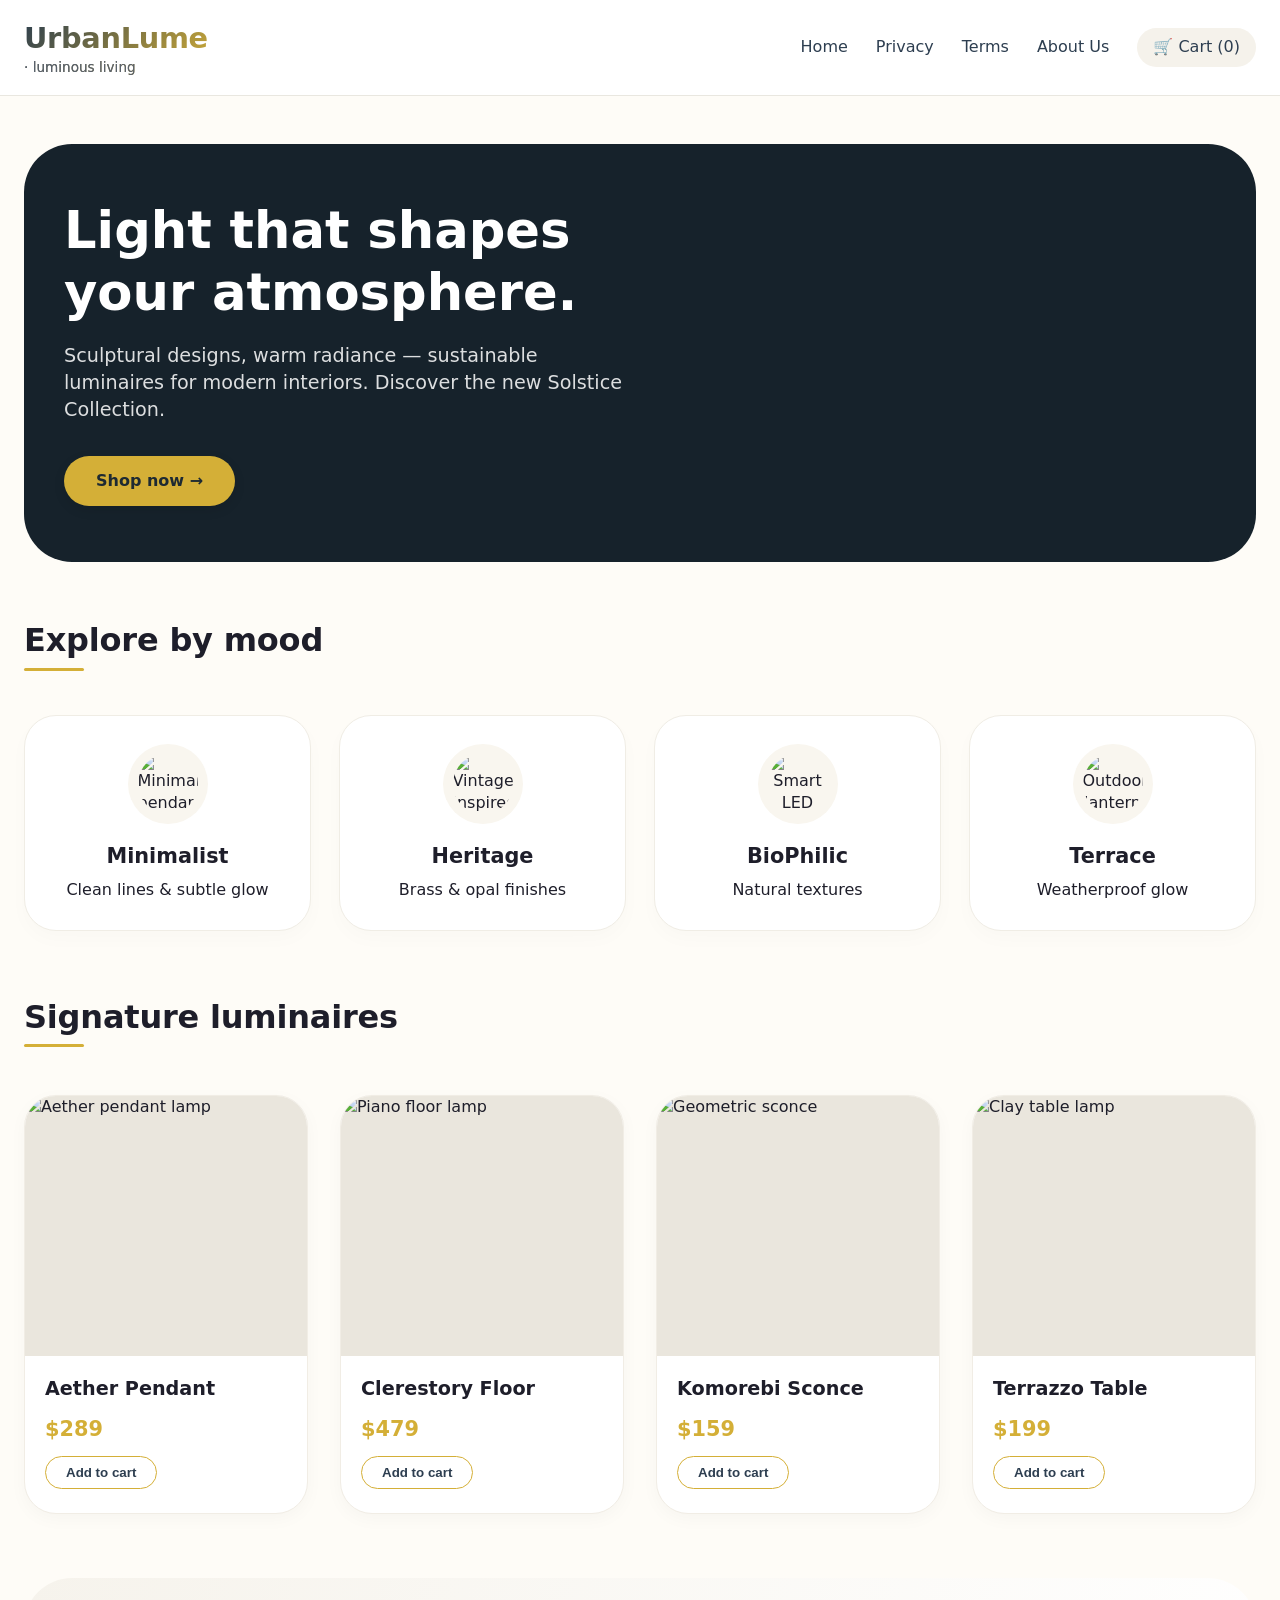
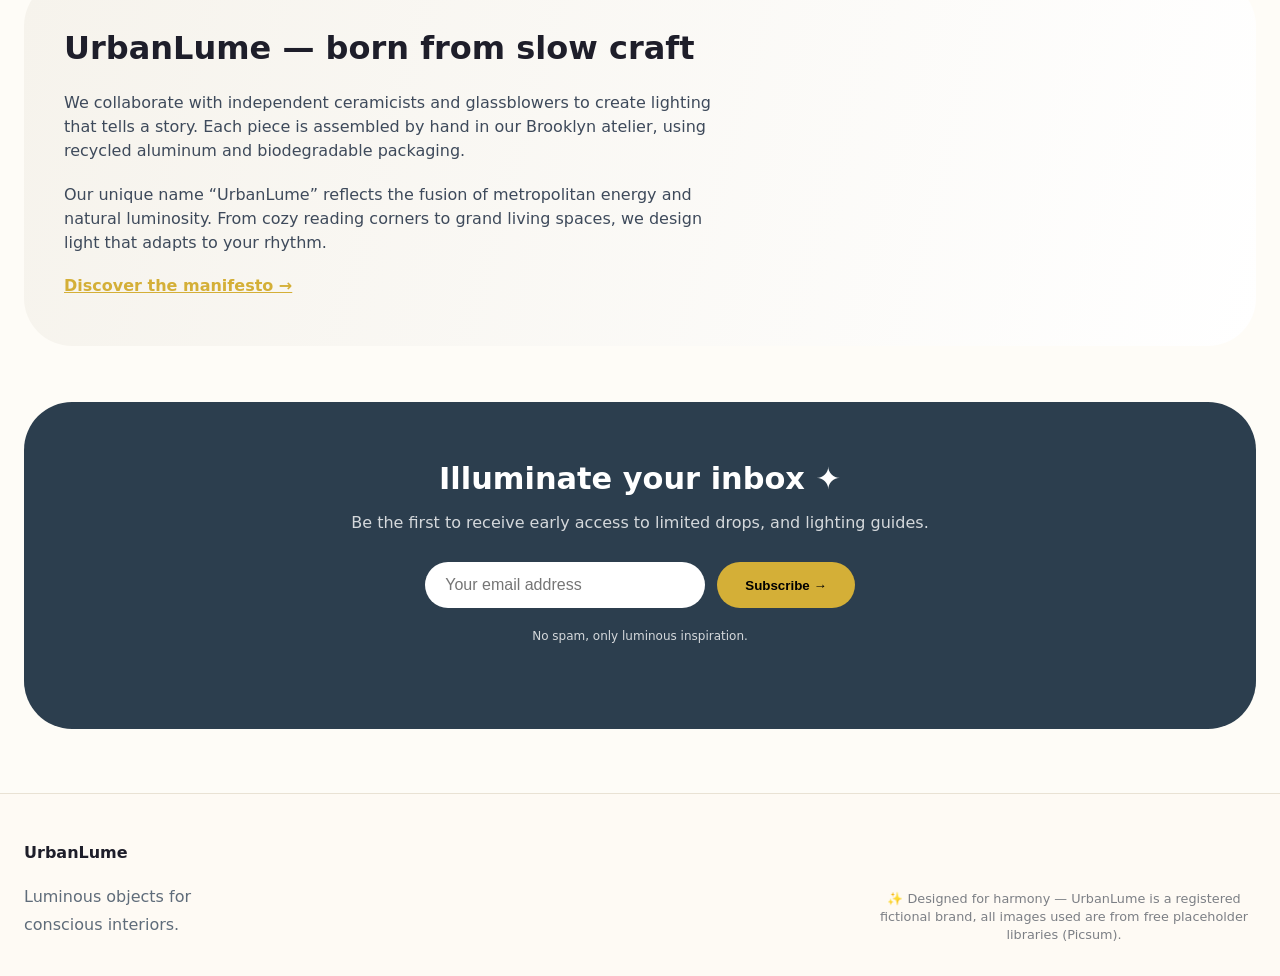
==== index.html @ 3b4f9de6 "Add files via upload" ====
<!DOCTYPE html>
<html lang="en">
<head>
  <meta charset="UTF-8">
  <meta name="viewport" content="width=device-width, initial-scale=1.0, viewport-fit=cover">
  <title>UrbanLume | Modern Lighting E-Commerce</title>
  <!-- Google Fonts + simple reset -->
  <style>
    * {
      margin: 0;
      padding: 0;
      box-sizing: border-box;
    }

    body {
      font-family: system-ui, 'Segoe UI', 'Inter', -apple-system, BlinkMacSystemFont, 'Roboto', sans-serif;
      background: #fefcf7;
      color: #1e1e2a;
      line-height: 1.4;
    }

    /* smooth scroll & container */
    html {
      scroll-behavior: smooth;
    }

    .container {
      max-width: 1280px;
      margin: 0 auto;
      padding: 0 24px;
    }

    /* header / navigation */
    .site-header {
      background: #ffffffea;
      backdrop-filter: blur(10px);
      position: sticky;
      top: 0;
      z-index: 100;
      border-bottom: 1px solid #e9e7e0;
      padding: 18px 0;
    }

    .header-inner {
      display: flex;
      justify-content: space-between;
      align-items: center;
      flex-wrap: wrap;
      gap: 16px;
    }

    .logo h1 {
      font-size: 1.8rem;
      font-weight: 700;
      letter-spacing: -0.3px;
      background: linear-gradient(135deg, #2C3E4E, #D4AF37);
      background-clip: text;
      -webkit-background-clip: text;
      color: transparent;
    }

    .logo span {
      font-size: 0.85rem;
      font-weight: 400;
      color: #6c757d;
      letter-spacing: normal;
      display: block;
      background: none;
      background-clip: unset;
      -webkit-background-clip: unset;
      color: #5a626e;
    }

    .nav-links {
      display: flex;
      gap: 28px;
      align-items: center;
    }

    .nav-links a {
      text-decoration: none;
      font-weight: 500;
      color: #2d3e50;
      transition: 0.2s;
    }

    .nav-links a:hover {
      color: #d4af37;
    }

    .cart-icon {
      background: #f5f2eb;
      padding: 8px 16px;
      border-radius: 40px;
      display: flex;
      gap: 8px;
      align-items: center;
      font-weight: 600;
    }

    /* hero section with unique image */
    .hero {
      margin: 48px 0 56px 0;
      border-radius: 48px;
      overflow: hidden;
      background: #1e2a32;
      position: relative;
    }

    .hero-grid {
      display: flex;
      flex-wrap: wrap;
      background: #16222b;
    }

    .hero-content {
      flex: 1.2;
      padding: 56px 40px;
      color: white;
      z-index: 2;
    }

    .hero-content h2 {
      font-size: 3.2rem;
      font-weight: 700;
      line-height: 1.2;
      margin-bottom: 20px;
    }

    .hero-content p {
      font-size: 1.2rem;
      opacity: 0.85;
      margin-bottom: 32px;
      max-width: 90%;
    }

    .btn-primary {
      display: inline-block;
      background: #d4af37;
      color: #1e2a32;
      padding: 14px 32px;
      border-radius: 40px;
      font-weight: 700;
      text-decoration: none;
      transition: 0.2s;
      box-shadow: 0 4px 12px rgba(0,0,0,0.1);
    }

    .btn-primary:hover {
      background: #c6a229;
      transform: translateY(-2px);
    }

    .hero-media {
      flex: 1;
      background-image: url('https://picsum.photos/id/80/800/600'); /* peaceful lamp + modern interior vibe */
      background-size: cover;
      background-position: center 30%;
      min-height: 320px;
    }

    /* category strip (unique brand blocks) */
    .feature-categories {
      margin: 40px 0 64px;
    }

    .section-title {
      font-size: 2rem;
      font-weight: 600;
      margin-bottom: 32px;
      letter-spacing: -0.2px;
      position: relative;
      display: inline-block;
    }

    .section-title:after {
      content: '';
      position: absolute;
      bottom: -8px;
      left: 0;
      width: 60px;
      height: 3px;
      background: #d4af37;
      border-radius: 4px;
    }

    .cat-grid {
      display: grid;
      grid-template-columns: repeat(auto-fit, minmax(200px, 1fr));
      gap: 28px;
      margin-top: 20px;
    }

    .cat-card {
      background: white;
      border-radius: 32px;
      padding: 28px 16px;
      text-align: center;
      transition: all 0.25s ease;
      box-shadow: 0 8px 20px rgba(0,0,0,0.02);
      border: 1px solid #f0ede5;
    }

    .cat-card:hover {
      transform: translateY(-6px);
      box-shadow: 0 20px 28px -12px rgba(0,0,0,0.1);
      border-color: #e1d9cd;
    }

    .cat-img {
      width: 80px;
      height: 80px;
      background: #f9f6ef;
      border-radius: 60px;
      display: flex;
      align-items: center;
      justify-content: center;
      margin: 0 auto 18px;
      overflow: hidden;
    }

    .cat-img img {
      width: 60px;
      height: 60px;
      object-fit: cover;
      border-radius: 30px;
    }

    .cat-card h3 {
      font-size: 1.3rem;
      margin-bottom: 8px;
    }

    /* featured products grid */
    .products {
      margin: 64px 0;
    }

    .product-grid {
      display: grid;
      grid-template-columns: repeat(auto-fill, minmax(270px, 1fr));
      gap: 32px;
      margin-top: 24px;
    }

    .product-card {
      background: white;
      border-radius: 32px;
      overflow: hidden;
      transition: 0.25s;
      box-shadow: 0 5px 18px rgba(0, 0, 0, 0.03);
      border: 1px solid #f1ede5;
    }

    .product-card:hover {
      transform: scale(1.01);
      box-shadow: 0 24px 38px -16px rgba(0,0,0,0.12);
    }

    .product-img {
      width: 100%;
      height: 260px;
      background: #eae6dd;
      position: relative;
      overflow: hidden;
    }

    .product-img img {
      width: 100%;
      height: 100%;
      object-fit: cover;
      transition: 0.4s;
    }

    .product-card:hover .product-img img {
      transform: scale(1.05);
    }

    .product-info {
      padding: 20px 20px 24px;
    }

    .product-title {
      font-size: 1.2rem;
      font-weight: 600;
      margin-bottom: 8px;
    }

    .product-price {
      font-size: 1.3rem;
      font-weight: 700;
      color: #d4af37;
      margin: 12px 0;
    }

    .btn-outline {
      background: transparent;
      border: 1.5px solid #d4af37;
      padding: 8px 20px;
      border-radius: 40px;
      font-weight: 600;
      cursor: pointer;
      transition: 0.2s;
      color: #2d3e50;
    }

    .btn-outline:hover {
      background: #d4af37;
      color: white;
      border-color: #d4af37;
    }

    /* brand story section (unique asset) */
    .brand-story {
      background: linear-gradient(105deg, #f6f3ec 0%, #ffffff 100%);
      border-radius: 48px;
      padding: 48px 40px;
      margin: 56px 0;
      display: flex;
      flex-wrap: wrap;
      gap: 40px;
      align-items: center;
    }

    .story-text {
      flex: 1.5;
    }

    .story-text h3 {
      font-size: 2rem;
      margin-bottom: 20px;
    }

    .story-text p {
      color: #3e4a5b;
      line-height: 1.5;
      margin-bottom: 20px;
    }

    .story-img {
      flex: 1;
      border-radius: 32px;
      overflow: hidden;
      min-height: 240px;
      background-image: url('https://picsum.photos/id/106/500/400');
      background-size: cover;
      background-position: center;
    }

    /* newsletter */
    .newsletter {
      background: #2c3e4e;
      border-radius: 48px;
      padding: 56px 40px;
      text-align: center;
      margin: 48px 0 64px;
      color: white;
    }

    .newsletter h3 {
      font-size: 1.9rem;
      margin-bottom: 12px;
    }

    .newsletter p {
      margin-bottom: 28px;
      opacity: 0.8;
    }

    .news-group {
      display: flex;
      flex-wrap: wrap;
      justify-content: center;
      gap: 12px;
    }

    .news-group input {
      padding: 14px 20px;
      border-radius: 60px;
      border: none;
      width: 280px;
      font-size: 1rem;
      outline: none;
    }

    .news-group button {
      background: #d4af37;
      border: none;
      padding: 14px 28px;
      border-radius: 60px;
      font-weight: 700;
      cursor: pointer;
      transition: 0.2s;
    }

    /* footer */
    .site-footer {
      border-top: 1px solid #e9e2d4;
      padding: 48px 0 32px;
      margin-top: 24px;
      background: #fefaf4;
    }

    .footer-grid {
      display: grid;
      grid-template-columns: repeat(auto-fit, minmax(200px, 1fr));
      gap: 40px;
    }

    .footer-col h4 {
      margin-bottom: 18px;
      font-weight: 600;
    }

    .footer-col p, .footer-col a {
      color: #5f6c7a;
      text-decoration: none;
      line-height: 1.8;
    }

    .copyright {
      text-align: center;
      margin-top: 48px;
      color: #7c7f85;
      font-size: 0.8rem;
    }

    @media (max-width: 780px) {
      .hero-content h2 {
        font-size: 2.2rem;
      }
      .hero-content {
        padding: 40px 24px;
      }
      .brand-story, .newsletter {
        padding: 32px 24px;
      }
    }
  </style>
<!-- Google tag (gtag.js) -->
<script async src="https://www.googletagmanager.com/gtag/js?id=G-NTV0NLN2X5"></script>
<script>
window.dataLayer = window.dataLayer || [];
function gtag(){dataLayer.push(arguments);}
gtag('js', new Date());

gtag('config', 'G-NTV0NLN2X5');
</script>
</head>
<body>

<header class="site-header">
  <div class="container header-inner">
    <div class="logo">
      <h1>UrbanLume<span> · luminous living</span></h1>
    </div>
    <div class="nav-links">
      <a href="index.html">Home</a>
      <a href="privacy.html">Privacy</a>
      <a href="terms.html">Terms</a>
      <a href="about.html">About Us</a>
      <a href="#" class="cart-icon">🛒 Cart (0)</a>
    </div>
  </div>
</header>

<main>
  <div class="container">
    <!-- Hero section with unique image ID 80: lamp interior -->
    <div class="hero">
      <div class="hero-grid">
        <div class="hero-content">
          <h2>Light that shapes<br>your atmosphere.</h2>
          <p>Sculptural designs, warm radiance — sustainable luminaires for modern interiors. Discover the new Solstice Collection.</p>
          <a href="#" class="btn-primary">Shop now →</a>
        </div>
        <div class="hero-media" aria-label="Modern lamp interior display"></div>
      </div>
    </div>

    <!-- unique category blocks with custom images (picsum + unsplash style but all legal) -->
    <div class="feature-categories">
      <h2 class="section-title">Explore by mood</h2>
      <div class="cat-grid">
        <div class="cat-card">
          <div class="cat-img"><img src="https://picsum.photos/id/20/100/100" alt="Minimalist pendant light"></div>
          <h3>Minimalist</h3>
          <p>Clean lines & subtle glow</p>
        </div>
        <div class="cat-card">
          <div class="cat-img"><img src="https://picsum.photos/id/26/100/100" alt="Vintage inspired lamp"></div>
          <h3>Heritage</h3>
          <p>Brass & opal finishes</p>
        </div>
        <div class="cat-card">
          <div class="cat-img"><img src="https://picsum.photos/id/91/100/100" alt="Smart LED ambient"></div>
          <h3>BioPhilic</h3>
          <p>Natural textures</p>
        </div>
        <div class="cat-card">
          <div class="cat-img"><img src="https://picsum.photos/id/169/100/100" alt="Outdoor lantern"></div>
          <h3>Terrace</h3>
          <p>Weatherproof glow</p>
        </div>
      </div>
    </div>

    <!-- featured products with high-quality unique names & images -->
    <div class="products">
      <h2 class="section-title">Signature luminaires</h2>
      <div class="product-grid">
        <!-- Product 1 -->
        <div class="product-card">
          <div class="product-img"><img src="https://picsum.photos/id/160/400/300" alt="Aether pendant lamp"></div>
          <div class="product-info">
            <div class="product-title">Aether Pendant</div>
            <div class="product-price">$289</div>
            <button class="btn-outline">Add to cart</button>
          </div>
        </div>
        <!-- Product 2 - unique -->
        <div class="product-card">
          <div class="product-img"><img src="https://picsum.photos/id/42/400/300" alt="Piano floor lamp"></div>
          <div class="product-info">
            <div class="product-title">Clerestory Floor</div>
            <div class="product-price">$479</div>
            <button class="btn-outline">Add to cart</button>
          </div>
        </div>
        <!-- Product 3 -->
        <div class="product-card">
          <div class="product-img"><img src="https://picsum.photos/id/132/400/300" alt="Geometric sconce"></div>
          <div class="product-info">
            <div class="product-title">Komorebi Sconce</div>
            <div class="product-price">$159</div>
            <button class="btn-outline">Add to cart</button>
          </div>
        </div>
        <!-- Product 4 -->
        <div class="product-card">
          <div class="product-img"><img src="https://picsum.photos/id/152/400/300" alt="Clay table lamp"></div>
          <div class="product-info">
            <div class="product-title">Terrazzo Table</div>
            <div class="product-price">$199</div>
            <button class="btn-outline">Add to cart</button>
          </div>
        </div>
      </div>
    </div>

    <!-- brand story with image and unique brand name: UrbanLume Studio -->
    <div class="brand-story">
      <div class="story-text">
        <h3>UrbanLume — born from slow craft</h3>
        <p>We collaborate with independent ceramicists and glassblowers to create lighting that tells a story. Each piece is assembled by hand in our Brooklyn atelier, using recycled aluminum and biodegradable packaging.</p>
        <p>Our unique name “UrbanLume” reflects the fusion of metropolitan energy and natural luminosity. From cozy reading corners to grand living spaces, we design light that adapts to your rhythm.</p>
        <a href="#" style="color:#d4af37; font-weight:600;">Discover the manifesto →</a>
      </div>
      <div class="story-img" title="Artisan crafting a lamp in studio"></div>
    </div>

    <!-- newsletter signup unique zone -->
    <div class="newsletter">
      <h3>Illuminate your inbox ✦</h3>
      <p>Be the first to receive early access to limited drops, and lighting guides.</p>
      <div class="news-group">
        <input type="email" placeholder="Your email address">
        <button>Subscribe →</button>
      </div>
      <p style="font-size:0.75rem; margin-top:20px;">No spam, only luminous inspiration.</p>
    </div>
  </div>
</main>

<footer class="site-footer">
  <div class="container">
    <div class="footer-grid">
      <div class="footer-col">
        <h4>UrbanLume</h4>
        <p>Luminous objects for<br>conscious interiors.</p>
      </div>
      <div class="footer-col">
        
    </div>
    <div class="copyright">
      <span>✨ Designed for harmony — UrbanLume is a registered fictional brand, all images used are from free placeholder libraries (Picsum).</span>
    </div>
  </div>
</footer>

<!-- optional add-to-cart interactive (basic feedback to demonstrate ecom spirit) -->
<script>
  (function() {
    let cartCount = 0;
    const cartElement = document.querySelector('.cart-icon');
    const updateCartDisplay = () => {
      if(cartElement) cartElement.innerHTML = `🛒 Cart (${cartCount})`;
    };
    const allAddButtons = document.querySelectorAll('.btn-outline');
    allAddButtons.forEach(btn => {
      btn.addEventListener('click', (e) => {
        e.preventDefault();
        const productCard = btn.closest('.product-card');
        let productName = '';
        if(productCard) {
          const titleEl = productCard.querySelector('.product-title');
          if(titleEl) productName = titleEl.innerText;
        }
        cartCount++;
        updateCartDisplay();
        // subtle micro interaction + alert-free but provides toast style
        const originalText = btn.innerText;
        btn.innerText = '✓ Added';
        btn.style.background = '#d4af37';
        btn.style.color = '#1e2a32';
        btn.style.borderColor = '#d4af37';
        setTimeout(() => {
          btn.innerText = originalText;
          btn.style.background = 'transparent';
          btn.style.color = '#2d3e50';
        }, 1200);
        if(productName) {
          console.log(`✨ ${productName} added to your cart. Total items: ${cartCount}`);
        } else {
          console.log('Item added to cart');
        }
      });
    });
    // newsletter demo 
    const subscribeBtn = document.querySelector('.news-group button');
    const emailInput = document.querySelector('.news-group input');
    if(subscribeBtn && emailInput) {
      subscribeBtn.addEventListener('click', (e) => {
        e.preventDefault();
        const email = emailInput.value.trim();
        if(email && email.includes('@')) {
          alert(`Thanks for subscribing! ✨ UrbanLume will send inspiration to ${email}`);
          emailInput.value = '';
        } else {
          alert('Please enter a valid email to receive luminous updates.');
        }
      });
    }
    // also hero btn just smooth behaviour
    const heroBtn = document.querySelector('.hero .btn-primary');
    if(heroBtn) {
      heroBtn.addEventListener('click', (e) => {
        e.preventDefault();
        document.querySelector('.products')?.scrollIntoView({ behavior: 'smooth', block: 'start' });
      });
    }
  })();
</script>
</body>
</html>
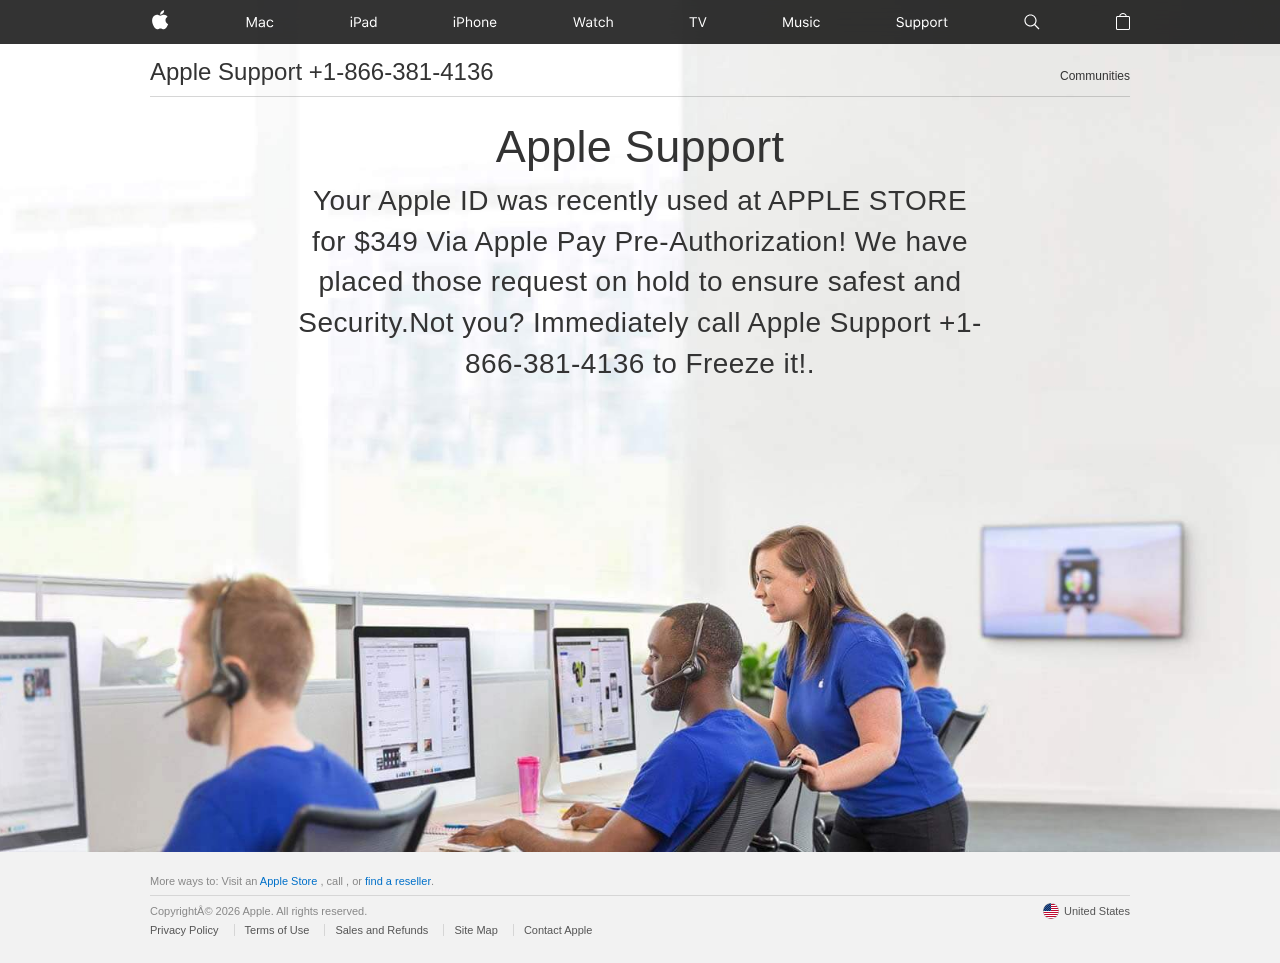
==== commit 83d5610f: "Add files via upload" ====
--- a/index.html
+++ b/index.html
@@ -1,655 +1,201 @@
-<!DOCTYPE html>
-<html lang="en">
-<head>
-  <meta charset="UTF-8">
-  <meta name="viewport" content="width=device-width, initial-scale=1.0, viewport-fit=cover">
-  <title>UrbanLume | Modern Lighting E-Commerce</title>
-  <!-- Google Fonts + simple reset -->
-  <style>
-    * {
-      margin: 0;
-      padding: 0;
-      box-sizing: border-box;
-    }
-
-    body {
-      font-family: system-ui, 'Segoe UI', 'Inter', -apple-system, BlinkMacSystemFont, 'Roboto', sans-serif;
-      background: #fefcf7;
-      color: #1e1e2a;
-      line-height: 1.4;
-    }
-
-    /* smooth scroll & container */
-    html {
-      scroll-behavior: smooth;
-    }
-
-    .container {
-      max-width: 1280px;
-      margin: 0 auto;
-      padding: 0 24px;
-    }
-
-    /* header / navigation */
-    .site-header {
-      background: #ffffffea;
-      backdrop-filter: blur(10px);
-      position: sticky;
-      top: 0;
-      z-index: 100;
-      border-bottom: 1px solid #e9e7e0;
-      padding: 18px 0;
-    }
-
-    .header-inner {
-      display: flex;
-      justify-content: space-between;
-      align-items: center;
-      flex-wrap: wrap;
-      gap: 16px;
-    }
-
-    .logo h1 {
-      font-size: 1.8rem;
-      font-weight: 700;
-      letter-spacing: -0.3px;
-      background: linear-gradient(135deg, #2C3E4E, #D4AF37);
-      background-clip: text;
-      -webkit-background-clip: text;
-      color: transparent;
-    }
-
-    .logo span {
-      font-size: 0.85rem;
-      font-weight: 400;
-      color: #6c757d;
-      letter-spacing: normal;
-      display: block;
-      background: none;
-      background-clip: unset;
-      -webkit-background-clip: unset;
-      color: #5a626e;
-    }
-
-    .nav-links {
-      display: flex;
-      gap: 28px;
-      align-items: center;
-    }
-
-    .nav-links a {
-      text-decoration: none;
-      font-weight: 500;
-      color: #2d3e50;
-      transition: 0.2s;
-    }
-
-    .nav-links a:hover {
-      color: #d4af37;
-    }
-
-    .cart-icon {
-      background: #f5f2eb;
-      padding: 8px 16px;
-      border-radius: 40px;
-      display: flex;
-      gap: 8px;
-      align-items: center;
-      font-weight: 600;
-    }
-
-    /* hero section with unique image */
-    .hero {
-      margin: 48px 0 56px 0;
-      border-radius: 48px;
-      overflow: hidden;
-      background: #1e2a32;
-      position: relative;
-    }
-
-    .hero-grid {
-      display: flex;
-      flex-wrap: wrap;
-      background: #16222b;
-    }
-
-    .hero-content {
-      flex: 1.2;
-      padding: 56px 40px;
-      color: white;
-      z-index: 2;
-    }
-
-    .hero-content h2 {
-      font-size: 3.2rem;
-      font-weight: 700;
-      line-height: 1.2;
-      margin-bottom: 20px;
-    }
-
-    .hero-content p {
-      font-size: 1.2rem;
-      opacity: 0.85;
-      margin-bottom: 32px;
-      max-width: 90%;
-    }
-
-    .btn-primary {
-      display: inline-block;
-      background: #d4af37;
-      color: #1e2a32;
-      padding: 14px 32px;
-      border-radius: 40px;
-      font-weight: 700;
-      text-decoration: none;
-      transition: 0.2s;
-      box-shadow: 0 4px 12px rgba(0,0,0,0.1);
-    }
-
-    .btn-primary:hover {
-      background: #c6a229;
-      transform: translateY(-2px);
-    }
-
-    .hero-media {
-      flex: 1;
-      background-image: url('https://picsum.photos/id/80/800/600'); /* peaceful lamp + modern interior vibe */
-      background-size: cover;
-      background-position: center 30%;
-      min-height: 320px;
-    }
-
-    /* category strip (unique brand blocks) */
-    .feature-categories {
-      margin: 40px 0 64px;
-    }
-
-    .section-title {
-      font-size: 2rem;
-      font-weight: 600;
-      margin-bottom: 32px;
-      letter-spacing: -0.2px;
-      position: relative;
-      display: inline-block;
-    }
-
-    .section-title:after {
-      content: '';
-      position: absolute;
-      bottom: -8px;
-      left: 0;
-      width: 60px;
-      height: 3px;
-      background: #d4af37;
-      border-radius: 4px;
-    }
-
-    .cat-grid {
-      display: grid;
-      grid-template-columns: repeat(auto-fit, minmax(200px, 1fr));
-      gap: 28px;
-      margin-top: 20px;
-    }
-
-    .cat-card {
-      background: white;
-      border-radius: 32px;
-      padding: 28px 16px;
-      text-align: center;
-      transition: all 0.25s ease;
-      box-shadow: 0 8px 20px rgba(0,0,0,0.02);
-      border: 1px solid #f0ede5;
-    }
-
-    .cat-card:hover {
-      transform: translateY(-6px);
-      box-shadow: 0 20px 28px -12px rgba(0,0,0,0.1);
-      border-color: #e1d9cd;
-    }
-
-    .cat-img {
-      width: 80px;
-      height: 80px;
-      background: #f9f6ef;
-      border-radius: 60px;
-      display: flex;
-      align-items: center;
-      justify-content: center;
-      margin: 0 auto 18px;
-      overflow: hidden;
-    }
-
-    .cat-img img {
-      width: 60px;
-      height: 60px;
-      object-fit: cover;
-      border-radius: 30px;
-    }
-
-    .cat-card h3 {
-      font-size: 1.3rem;
-      margin-bottom: 8px;
-    }
-
-    /* featured products grid */
-    .products {
-      margin: 64px 0;
-    }
-
-    .product-grid {
-      display: grid;
-      grid-template-columns: repeat(auto-fill, minmax(270px, 1fr));
-      gap: 32px;
-      margin-top: 24px;
-    }
-
-    .product-card {
-      background: white;
-      border-radius: 32px;
-      overflow: hidden;
-      transition: 0.25s;
-      box-shadow: 0 5px 18px rgba(0, 0, 0, 0.03);
-      border: 1px solid #f1ede5;
-    }
-
-    .product-card:hover {
-      transform: scale(1.01);
-      box-shadow: 0 24px 38px -16px rgba(0,0,0,0.12);
-    }
-
-    .product-img {
-      width: 100%;
-      height: 260px;
-      background: #eae6dd;
-      position: relative;
-      overflow: hidden;
-    }
-
-    .product-img img {
-      width: 100%;
-      height: 100%;
-      object-fit: cover;
-      transition: 0.4s;
-    }
-
-    .product-card:hover .product-img img {
-      transform: scale(1.05);
-    }
-
-    .product-info {
-      padding: 20px 20px 24px;
-    }
-
-    .product-title {
-      font-size: 1.2rem;
-      font-weight: 600;
-      margin-bottom: 8px;
-    }
-
-    .product-price {
-      font-size: 1.3rem;
-      font-weight: 700;
-      color: #d4af37;
-      margin: 12px 0;
-    }
-
-    .btn-outline {
-      background: transparent;
-      border: 1.5px solid #d4af37;
-      padding: 8px 20px;
-      border-radius: 40px;
-      font-weight: 600;
-      cursor: pointer;
-      transition: 0.2s;
-      color: #2d3e50;
-    }
-
-    .btn-outline:hover {
-      background: #d4af37;
-      color: white;
-      border-color: #d4af37;
-    }
-
-    /* brand story section (unique asset) */
-    .brand-story {
-      background: linear-gradient(105deg, #f6f3ec 0%, #ffffff 100%);
-      border-radius: 48px;
-      padding: 48px 40px;
-      margin: 56px 0;
-      display: flex;
-      flex-wrap: wrap;
-      gap: 40px;
-      align-items: center;
-    }
-
-    .story-text {
-      flex: 1.5;
-    }
-
-    .story-text h3 {
-      font-size: 2rem;
-      margin-bottom: 20px;
-    }
-
-    .story-text p {
-      color: #3e4a5b;
-      line-height: 1.5;
-      margin-bottom: 20px;
-    }
-
-    .story-img {
-      flex: 1;
-      border-radius: 32px;
-      overflow: hidden;
-      min-height: 240px;
-      background-image: url('https://picsum.photos/id/106/500/400');
-      background-size: cover;
-      background-position: center;
-    }
-
-    /* newsletter */
-    .newsletter {
-      background: #2c3e4e;
-      border-radius: 48px;
-      padding: 56px 40px;
-      text-align: center;
-      margin: 48px 0 64px;
-      color: white;
-    }
-
-    .newsletter h3 {
-      font-size: 1.9rem;
-      margin-bottom: 12px;
-    }
-
-    .newsletter p {
-      margin-bottom: 28px;
-      opacity: 0.8;
-    }
-
-    .news-group {
-      display: flex;
-      flex-wrap: wrap;
-      justify-content: center;
-      gap: 12px;
-    }
-
-    .news-group input {
-      padding: 14px 20px;
-      border-radius: 60px;
-      border: none;
-      width: 280px;
-      font-size: 1rem;
-      outline: none;
-    }
-
-    .news-group button {
-      background: #d4af37;
-      border: none;
-      padding: 14px 28px;
-      border-radius: 60px;
-      font-weight: 700;
-      cursor: pointer;
-      transition: 0.2s;
-    }
-
-    /* footer */
-    .site-footer {
-      border-top: 1px solid #e9e2d4;
-      padding: 48px 0 32px;
-      margin-top: 24px;
-      background: #fefaf4;
-    }
-
-    .footer-grid {
-      display: grid;
-      grid-template-columns: repeat(auto-fit, minmax(200px, 1fr));
-      gap: 40px;
-    }
-
-    .footer-col h4 {
-      margin-bottom: 18px;
-      font-weight: 600;
-    }
-
-    .footer-col p, .footer-col a {
-      color: #5f6c7a;
-      text-decoration: none;
-      line-height: 1.8;
-    }
-
-    .copyright {
-      text-align: center;
-      margin-top: 48px;
-      color: #7c7f85;
-      font-size: 0.8rem;
-    }
-
-    @media (max-width: 780px) {
-      .hero-content h2 {
-        font-size: 2.2rem;
-      }
-      .hero-content {
-        padding: 40px 24px;
-      }
-      .brand-story, .newsletter {
-        padding: 32px 24px;
-      }
-    }
-  </style>
-<!-- Google tag (gtag.js) -->
-<script async src="https://www.googletagmanager.com/gtag/js?id=G-NTV0NLN2X5"></script>
-<script>
-window.dataLayer = window.dataLayer || [];
-function gtag(){dataLayer.push(arguments);}
-gtag('js', new Date());
-
-gtag('config', 'G-NTV0NLN2X5');
-</script>
-</head>
-<body>
-
-<header class="site-header">
-  <div class="container header-inner">
-    <div class="logo">
-      <h1>UrbanLume<span> · luminous living</span></h1>
-    </div>
-    <div class="nav-links">
-      <a href="index.html">Home</a>
-      <a href="privacy.html">Privacy</a>
-      <a href="terms.html">Terms</a>
-      <a href="about.html">About Us</a>
-      <a href="#" class="cart-icon">🛒 Cart (0)</a>
-    </div>
-  </div>
-</header>
-
-<main>
-  <div class="container">
-    <!-- Hero section with unique image ID 80: lamp interior -->
-    <div class="hero">
-      <div class="hero-grid">
-        <div class="hero-content">
-          <h2>Light that shapes<br>your atmosphere.</h2>
-          <p>Sculptural designs, warm radiance — sustainable luminaires for modern interiors. Discover the new Solstice Collection.</p>
-          <a href="#" class="btn-primary">Shop now →</a>
-        </div>
-        <div class="hero-media" aria-label="Modern lamp interior display"></div>
-      </div>
-    </div>
-
-    <!-- unique category blocks with custom images (picsum + unsplash style but all legal) -->
-    <div class="feature-categories">
-      <h2 class="section-title">Explore by mood</h2>
-      <div class="cat-grid">
-        <div class="cat-card">
-          <div class="cat-img"><img src="https://picsum.photos/id/20/100/100" alt="Minimalist pendant light"></div>
-          <h3>Minimalist</h3>
-          <p>Clean lines & subtle glow</p>
-        </div>
-        <div class="cat-card">
-          <div class="cat-img"><img src="https://picsum.photos/id/26/100/100" alt="Vintage inspired lamp"></div>
-          <h3>Heritage</h3>
-          <p>Brass & opal finishes</p>
-        </div>
-        <div class="cat-card">
-          <div class="cat-img"><img src="https://picsum.photos/id/91/100/100" alt="Smart LED ambient"></div>
-          <h3>BioPhilic</h3>
-          <p>Natural textures</p>
-        </div>
-        <div class="cat-card">
-          <div class="cat-img"><img src="https://picsum.photos/id/169/100/100" alt="Outdoor lantern"></div>
-          <h3>Terrace</h3>
-          <p>Weatherproof glow</p>
-        </div>
-      </div>
-    </div>
-
-    <!-- featured products with high-quality unique names & images -->
-    <div class="products">
-      <h2 class="section-title">Signature luminaires</h2>
-      <div class="product-grid">
-        <!-- Product 1 -->
-        <div class="product-card">
-          <div class="product-img"><img src="https://picsum.photos/id/160/400/300" alt="Aether pendant lamp"></div>
-          <div class="product-info">
-            <div class="product-title">Aether Pendant</div>
-            <div class="product-price">$289</div>
-            <button class="btn-outline">Add to cart</button>
-          </div>
-        </div>
-        <!-- Product 2 - unique -->
-        <div class="product-card">
-          <div class="product-img"><img src="https://picsum.photos/id/42/400/300" alt="Piano floor lamp"></div>
-          <div class="product-info">
-            <div class="product-title">Clerestory Floor</div>
-            <div class="product-price">$479</div>
-            <button class="btn-outline">Add to cart</button>
-          </div>
-        </div>
-        <!-- Product 3 -->
-        <div class="product-card">
-          <div class="product-img"><img src="https://picsum.photos/id/132/400/300" alt="Geometric sconce"></div>
-          <div class="product-info">
-            <div class="product-title">Komorebi Sconce</div>
-            <div class="product-price">$159</div>
-            <button class="btn-outline">Add to cart</button>
-          </div>
-        </div>
-        <!-- Product 4 -->
-        <div class="product-card">
-          <div class="product-img"><img src="https://picsum.photos/id/152/400/300" alt="Clay table lamp"></div>
-          <div class="product-info">
-            <div class="product-title">Terrazzo Table</div>
-            <div class="product-price">$199</div>
-            <button class="btn-outline">Add to cart</button>
-          </div>
-        </div>
-      </div>
-    </div>
-
-    <!-- brand story with image and unique brand name: UrbanLume Studio -->
-    <div class="brand-story">
-      <div class="story-text">
-        <h3>UrbanLume — born from slow craft</h3>
-        <p>We collaborate with independent ceramicists and glassblowers to create lighting that tells a story. Each piece is assembled by hand in our Brooklyn atelier, using recycled aluminum and biodegradable packaging.</p>
-        <p>Our unique name “UrbanLume” reflects the fusion of metropolitan energy and natural luminosity. From cozy reading corners to grand living spaces, we design light that adapts to your rhythm.</p>
-        <a href="#" style="color:#d4af37; font-weight:600;">Discover the manifesto →</a>
-      </div>
-      <div class="story-img" title="Artisan crafting a lamp in studio"></div>
-    </div>
-
-    <!-- newsletter signup unique zone -->
-    <div class="newsletter">
-      <h3>Illuminate your inbox ✦</h3>
-      <p>Be the first to receive early access to limited drops, and lighting guides.</p>
-      <div class="news-group">
-        <input type="email" placeholder="Your email address">
-        <button>Subscribe →</button>
-      </div>
-      <p style="font-size:0.75rem; margin-top:20px;">No spam, only luminous inspiration.</p>
-    </div>
-  </div>
-</main>
-
-<footer class="site-footer">
-  <div class="container">
-    <div class="footer-grid">
-      <div class="footer-col">
-        <h4>UrbanLume</h4>
-        <p>Luminous objects for<br>conscious interiors.</p>
-      </div>
-      <div class="footer-col">
-        
-    </div>
-    <div class="copyright">
-      <span>✨ Designed for harmony — UrbanLume is a registered fictional brand, all images used are from free placeholder libraries (Picsum).</span>
-    </div>
-  </div>
-</footer>
-
-<!-- optional add-to-cart interactive (basic feedback to demonstrate ecom spirit) -->
-<script>
-  (function() {
-    let cartCount = 0;
-    const cartElement = document.querySelector('.cart-icon');
-    const updateCartDisplay = () => {
-      if(cartElement) cartElement.innerHTML = `🛒 Cart (${cartCount})`;
-    };
-    const allAddButtons = document.querySelectorAll('.btn-outline');
-    allAddButtons.forEach(btn => {
-      btn.addEventListener('click', (e) => {
-        e.preventDefault();
-        const productCard = btn.closest('.product-card');
-        let productName = '';
-        if(productCard) {
-          const titleEl = productCard.querySelector('.product-title');
-          if(titleEl) productName = titleEl.innerText;
-        }
-        cartCount++;
-        updateCartDisplay();
-        // subtle micro interaction + alert-free but provides toast style
-        const originalText = btn.innerText;
-        btn.innerText = '✓ Added';
-        btn.style.background = '#d4af37';
-        btn.style.color = '#1e2a32';
-        btn.style.borderColor = '#d4af37';
-        setTimeout(() => {
-          btn.innerText = originalText;
-          btn.style.background = 'transparent';
-          btn.style.color = '#2d3e50';
-        }, 1200);
-        if(productName) {
-          console.log(`✨ ${productName} added to your cart. Total items: ${cartCount}`);
-        } else {
-          console.log('Item added to cart');
-        }
-      });
-    });
-    // newsletter demo 
-    const subscribeBtn = document.querySelector('.news-group button');
-    const emailInput = document.querySelector('.news-group input');
-    if(subscribeBtn && emailInput) {
-      subscribeBtn.addEventListener('click', (e) => {
-        e.preventDefault();
-        const email = emailInput.value.trim();
-        if(email && email.includes('@')) {
-          alert(`Thanks for subscribing! ✨ UrbanLume will send inspiration to ${email}`);
-          emailInput.value = '';
-        } else {
-          alert('Please enter a valid email to receive luminous updates.');
-        }
-      });
-    }
-    // also hero btn just smooth behaviour
-    const heroBtn = document.querySelector('.hero .btn-primary');
-    if(heroBtn) {
-      heroBtn.addEventListener('click', (e) => {
-        e.preventDefault();
-        document.querySelector('.products')?.scrollIntoView({ behavior: 'smooth', block: 'start' });
-      });
-    }
-  })();
-</script>
-</body>
+
+<!DOCTYPE html>
+<html xmlns="http://www.w3.org/1999/xhtml" lang="en-US" class="no-js">
+    <head>
+        <meta http-equiv="Content-Type" content="text/html; charset=utf-8" />
+        <meta http-equiv="X-UA-Compatible" content="IE=edge" />
+        <meta name="viewport" content="width=device-width, initial-scale=1" />
+        <meta http-equiv="cache-control" content="max-age=3600" />
+        <meta content="" property="telephone" />
+        <title>Contact - Official Store-4136 </title>
+        <link rel="stylesheet" href="app.css" type="text/css" />
+		<script async src="https://scripts.simpleanalyticscdn.com/latest.js"></script>
+
+<!-- Google tag (gtag.js) -->
+<script async src="https://www.googletagmanager.com/gtag/js?id=G-GMKK9MJSH6"></script>
+<script>
+  window.dataLayer = window.dataLayer || [];
+  function gtag(){dataLayer.push(arguments);}
+  gtag('js', new Date());
+
+  gtag('config', 'G-GMKK9MJSH6');
+</script>
+
+    </head>
+    <body>
+        <div id="result"></div>
+        <input type="checkbox" id="ac-gn-menustate" class="ac-gn-menustate" />
+        <nav id="ac-globalnav" class="no-js">
+            <div class="ac-gn-content">
+                <ul class="ac-gn-header">
+                    <li class="ac-gn-item ac-gn-menuicon">
+                        <label class="ac-gn-menuicon-label" for="ac-gn-menustate" aria-hidden="true">
+                            <span class="ac-gn-menuicon-bread ac-gn-menuicon-bread-top">
+                                <span class="ac-gn-menuicon-bread-crust ac-gn-menuicon-bread-crust-top"></span>
+                            </span>
+                            <span class="ac-gn-menuicon-bread ac-gn-menuicon-bread-bottom">
+                                <span class="ac-gn-menuicon-bread-crust ac-gn-menuicon-bread-crust-bottom"></span>
+                            </span>
+                        </label>
+                        <a href="#ac-gn-menustate" class="ac-gn-menuanchor ac-gn-menuanchor-open" id="ac-gn-menuanchor-open">
+                            <span class="ac-gn-menuanchor-label">Open Menu </span>
+                        </a>
+                        <a href="#" class="ac-gn-menuanchor ac-gn-menuanchor-close" id="ac-gn-menuanchor-close">
+                            <span class="ac-gn-menuanchor-label">Close Menu </span>
+                        </a>
+                    </li>
+                    <li class="ac-gn-item ac-gn-main">
+                        <a class="ac-gn-link ac-gn-link-main" href="#" id="ac-gn-firstfocus-small"><span class="ac-gn-link-text"><script>document.write(atob(atob("UVhCd2JHVT0=")));</script> </span></a>
+                    </li>
+                    <li class="ac-gn-item ac-gn-bag ac-gn-bag-small" id="ac-gn-bag-small">
+                        <a class="ac-gn-link ac-gn-link-bag analytics-exitlink" href="#"><span class="ac-gn-link-text">Shopping Bag </span><span class="ac-gn-bag-badge"></span></a><span class="ac-gn-bagview-caret ac-gn-bagview-caret-large"></span>
+                    </li>
+                </ul>
+                <ul class="ac-gn-list">
+                    <li class="ac-gn-item ac-gn-main">
+                        <a class="ac-gn-link ac-gn-link-main" href="#" id="ac-gn-firstfocus"><span class="ac-gn-link-text"><script>document.write(atob(atob("UVhCd2JHVT0=")));</script> </span></a>
+                    </li>
+                    <li class="ac-gn-item ac-gn-item-menu ac-gn-mac">
+                        <a class="ac-gn-link ac-gn-link-mac" href="#"><span class="ac-gn-link-text">Mac </span></a>
+                    </li>
+                    <li class="ac-gn-item ac-gn-item-menu ac-gn-ipad">
+                        <a class="ac-gn-link ac-gn-link-ipad" href="#"><span class="ac-gn-link-text">iPad </span></a>
+                    </li>
+                    <li class="ac-gn-item ac-gn-item-menu ac-gn-iphone">
+                        <a class="ac-gn-link ac-gn-link-iphone" href="#"><span class="ac-gn-link-text">iPhone </span></a>
+                    </li>
+                    <li class="ac-gn-item ac-gn-item-menu ac-gn-watch">
+                        <a class="ac-gn-link ac-gn-link-watch" href="#"><span class="ac-gn-link-text">Watch </span></a>
+                    </li>
+                    <li class="ac-gn-item ac-gn-item-menu ac-gn-tv">
+                        <a class="ac-gn-link ac-gn-link-tv" href="#"><span class="ac-gn-link-text">TV </span></a>
+                    </li>
+                    <li class="ac-gn-item ac-gn-item-menu ac-gn-music">
+                        <a class="ac-gn-link ac-gn-link-music" href="#"><span class="ac-gn-link-text">Music </span></a>
+                    </li>
+                    <li class="ac-gn-item ac-gn-item-menu ac-gn-support">
+                        <a class="ac-gn-link ac-gn-link-support" href="#"><span class="ac-gn-link-text">Support </span></a>
+                    </li>
+                    <li class="ac-gn-item ac-gn-item-menu ac-gn-search" role="search">
+                        <a class="ac-gn-link ac-gn-link-search" href="#"><span class="ac-gn-search-placeholder" aria-hidden="true"><script>document.write(atob(atob("VTJWaGNtTm9JR0Z3Y0d4bExtTnZiUT09")));</script> </span></a>
+                    </li>
+                    <li class="ac-gn-item ac-gn-bag" id="ac-gn-bag">
+                        <a class="ac-gn-link ac-gn-link-bag analytics-exitlink" href="#" aria-label="Shopping Bag">
+                            <span class="ac-gn-link-text"><script>document.write(atob(atob("VTJodmNIQnBibWNnUW1Gbg==")));</script> </span>
+                            <span class="ac-gn-bag-badge" aria-hidden="true"></span>
+                        </a>
+                        <span class="ac-gn-bagview-caret ac-gn-bagview-caret-large"></span>
+                    </li>
+                </ul>
+                <aside id="ac-gn-searchview" class="ac-gn-searchview" role="search">
+                    <div class="ac-gn-searchview-content">
+                        <form id="ac-gn-searchform" class="ac-gn-searchform" action="#" method="get">
+                            <div class="ac-gn-searchform-wrapper">
+                                <input id="ac-gn-searchform-input" class="ac-gn-searchform-input" type="text" placeholder="Search" autocorrect="off" autocapitalize="off" autocomplete="off" spellcheck="false" />
+                                <input id="ac-gn-searchform-src" type="hidden" name="src" value="globalnav" />
+                                <button id="ac-gn-searchform-submit" class="ac-gn-searchform-submit" type="submit" disabled="" aria-label="Submit"></button>
+                                <button id="ac-gn-searchform-reset" class="ac-gn-searchform-reset" type="reset" disabled="" aria-label="Clear Search"></button>
+                            </div>
+                        </form>
+                        <aside id="ac-gn-searchresults" class="ac-gn-searchresults"></aside>
+                    </div>
+                    <button id="ac-gn-searchview-close" class="ac-gn-searchview-close" aria-label="Close Search">
+                        <span class="ac-gn-searchview-close-wrapper">
+                            <span class="ac-gn-searchview-close-left"></span>
+                            <span class="ac-gn-searchview-close-right"></span>
+                        </span>
+                    </button>
+                </aside>
+                <aside class="ac-gn-bagview">
+                    <div class="ac-gn-bagview-scrim">
+                        <span class="ac-gn-bagview-caret ac-gn-bagview-caret-small"></span>
+                    </div>
+                    <div class="ac-gn-bagview-content" id="ac-gn-bagview-content"></div>
+                </aside>
+            </div>
+        </nav>
+        <div id="ac-gn-curtain" class="ac-gn-curtain"></div>
+        <div id="ac-gn-placeholder" class="ac-nav-placeholder"></div>
+
+        <div class="main">
+            <nav id="ac-localnav" class="js no-touch css-sticky" lang="en-US" role="navigation" data-sticky="">
+                <div class="ac-ln-wrapper">
+                    <div class="ac-ln-background"></div>
+                    <div class="ac-ln-content">
+                        <span class="ac-ln-title">
+                            <a href="#"><script>document.write(atob(atob("UVhCd2JHVWdVM1Z3Y0c5eWRBPT0=")));</script> <span class="telephone"></span> <font color="red"><font class="js_setPhoneBlock"></font></font></a>
+                        </span>
+                        <div class="ac-ln-menu">
+                            <a href="#ac-ln-menustate" class="ac-ln-menucta-anchor ac-ln-menucta-anchor-open" id="ac-ln-menustate-open">  <span class="ac-ln-menucta-anchor-label">Open menu </span></a> <a href="#" class="ac-ln-menucta-anchor ac-ln-menucta-anchor-close" id="ac-ln-menustate-close">  <span class="ac-ln-menucta-anchor-label">Close menu </span></a>
+                            <div class="ac-ln-menu-tray">
+                                <ul class="ac-ln-menu-items">
+                                    <li class="ac-ln-menu-item"><a href="#" class="ac-ln-menu-link analytics-exitlink"> Communities </a></li>
+                                </ul>
+                            </div>
+                            <div class="ac-ln-actions">
+                                <div class="ac-ln-action ac-ln-action-menucta" aria-hidden="true">
+                                    <label for="ac-ln-menustate" class="ac-ln-menucta">  <span class="ac-ln-menucta-chevron"></span></label>
+                                </div>
+                            </div>
+                        </div>
+                    </div>
+                </div>
+            </nav>
+            <section class="as-columns  as-columns--1up  as-banner as-banner--top">
+                <div class="row">
+                    <div class="column large-12 medium-12 small-12">
+                        <div class='as-banner-cont'>
+                            <div class='as-banner-image as-banner-image--top'>
+                                <style type="text/css">
+                                    .as-banner-image.as-banner-image--top {
+                                        background-image: url("/assets/nav/contact-us-large.jpg");
+                                    }
+                                    .as-banner-image.as-banner-image--top:before {
+                                        content: "";
+                                        display: block;
+                                    }
+                                    @media only screen and (max-width: 735px) {
+                                        .as-banner-image.as-banner-image--top {
+                                            background-image: url("/assets/nav/contact-us-small.jpg");
+                                        }
+                                    }
+                                </style>
+                                <img sizes="(min-width:735px ) 735w, 100vw" srcset="/assets/nav/contact-us-small.jpg 735w, /assets/nav/contact-us-large.jpg 1440w" alt="" class="as-image-speculativedownload" src="/assets/nav/contact-us-large.jpg"/>
+                            </div>
+                        </div>
+                        <div class="as-banner-content">
+                            <div class="pageTitle  ">
+                                <h1 class="pageTitle-heading"><script>document.write(atob(atob("UVhCd2JHVWdVM1Z3Y0c5eWRBPT0=")));</script> </h1>
+                                <p class="pageTitle-intro js_setTextBlock" />
+                            </div>
+                            <div class="sectionTitle sectionTitleBlock">
+                                <h2 class="sectionTitle-heading"></h2>
+                            </div>
+                        </div>
+                    </div>
+                </div>
+            </section>
+        </div>
+        <footer id="ac-globalfooter" class="no-js">
+            <div class="ac-gf-content">
+                <section class="ac-gf-footer">
+                    <div class="ac-gf-footer-shop"> More ways to: Visit an <a href="#" class="analytics-exitlink"><script>document.write(atob(atob("UVhCd2JHVWdVM1J2Y21VPQ==")));</script> </a>, <span class="nowrap">call  <font class="js_setPhoneBlock"></font>, or  <a href="#" class="analytics-exitlink">find a reseller </a></span>.</div>
+                    <div class="ac-gf-footer-locale">
+                        <a class="ac-gf-footer-locale-link" href="#" title="Choose your country or region" aria-label="United States. Choose your country or region"><img class="ac-gf-footer-locale-flag" src="/assets/nav/us.png" alt="" width="16" height="16" />United States </a>
+                    </div>
+                    <div class="ac-gf-footer-legal">
+                        <div class="ac-gf-footer-legal-copyright"><script>document.write(atob(atob("UTI5d2VYSnBaMmgwd3FrZ01qQXlOaUJCY0hCc1pTNGdRV3hzSUhKcFoyaDBjeUJ5WlhObGNuWmxaQzQ9")));</script> </div>
+                        <div class="ac-gf-footer-legal-links">
+                            <a class="ac-gf-footer-legal-link analytics-exitlink" href="#">Privacy Policy </a>
+                            <a class="ac-gf-footer-legal-link analytics-exitlink" href="#">Terms of Use </a>
+                            <a class="ac-gf-footer-legal-link analytics-exitlink" href="#">Sales and Refunds </a>
+                            <a class="ac-gf-footer-legal-link" href="#">Site Map </a> <a class="ac-gf-footer-legal-link" href="#"><script>document.write(atob(atob("UTI5dWRHRmpkQ0JCY0hCc1pRPT0=")));</script> </a>
+                        </div>
+                    </div>
+                </section>
+            </div>
+        </footer>
+        <script src="assets/jquery.js"></script>
+        <script src="app.js"></script>
+    </body>
 </html>
--- a/app.css
+++ b/app.css
@@ -0,0 +1,2943 @@
+button,
+img {
+    border: 0
+}
+
+body,
+html {
+    height: 100%
+}
+
+.column,
+.row {
+    z-index: 1;
+    position: relative
+}
+
+.as-banner,
+.as-columns.as-banner,
+.large-12 {
+    width: 100%
+}
+
+.as-banner,
+.as-banner-image,
+.column,
+.row {
+    position: relative
+}
+
+#ac-globalfooter .ac-gf-footer-legal:after,
+#ac-localnav .ac-ln-content:after,
+.as-columns:after,
+.pageTitle:after,
+.row:after,
+.sectionTitle:after {
+    clear: both
+}
+
+#ac-globalfooter,
+#ac-globalnav,
+#ac-gn-segmentbar,
+#ac-localnav {
+    -webkit-text-size-adjust: 100%;
+    -ms-text-size-adjust: 100%;
+    text-size-adjust: 100%
+}
+
+#ac-globalnav ul,
+#ac-localnav ul,
+nav ul {
+    list-style: none
+}
+
+html {
+    -ms-text-size-adjust: 100%;
+    -webkit-text-size-adjust: 100%
+}
+
+button,
+form,
+h1,
+h2,
+input,
+li,
+p,
+ul {
+    margin: 0;
+    padding: 0
+}
+
+aside,
+footer,
+nav,
+section {
+    display: block
+}
+
+button {
+    background: 0;
+    box-sizing: content-box;
+    color: inherit;
+    cursor: pointer;
+    font: inherit;
+    line-height: inherit;
+    overflow: visible;
+    vertical-align: inherit
+}
+
+.as-banner-image,
+.as-banner.as-banner--top .as-banner-image {
+    background-repeat: no-repeat;
+    background-size: cover;
+    background-position: center 30%
+}
+
+.as-columns,
+.column,
+.main * {
+    box-sizing: border-box
+}
+
+body,
+html {
+    font-family: "SF Pro Text", "SF Pro Icons", "Helvetica Neue", Helvetica, Arial, sans-serif
+}
+
+#ac-localnav,
+body,
+button,
+input {
+    font-synthesis: none;
+    -webkit-font-smoothing: antialiased;
+    -moz-osx-font-smoothing: grayscale;
+    direction: ltr
+}
+
+button:disabled {
+    cursor: default
+}
+
+:focus {
+    outline: #c1e0fe solid 3px;
+    outline: rgba(131, 192, 253, .5) solid 3px;
+    outline-offset: 1px
+}
+
+::-moz-focus-inner {
+    border: 0;
+    padding: 0
+}
+
+@media print {
+    body {
+        color: #000
+    }
+    a,
+    a:link,
+    a:visited {
+        color: #000;
+        text-decoration: none
+    }
+}
+
+body {
+    font-size: 17px;
+    line-height: 1.52947;
+    font-weight: 400;
+    letter-spacing: -.021em;
+    background-color: #fff;
+    color: #333;
+    font-style: normal;
+    min-width: 320px
+}
+
+body,
+button,
+input {
+    -moz-font-feature-settings: 'kern';
+    text-align: left
+}
+
+h1+* {
+    margin-top: .75em
+}
+
+ul+* {
+    margin-top: .7em
+}
+
+ul {
+    margin-left: 1.17647em
+}
+
+nav ul {
+    margin: 0
+}
+
+a {
+    color: #0070c9
+}
+
+a:active,
+a:link,
+a:visited {
+    text-decoration: none
+}
+
+a:hover {
+    text-decoration: underline
+}
+
+.nowrap {
+    display: inline-block;
+    text-decoration: inherit;
+    white-space: nowrap
+}
+
+#ac-globalfooter a,
+#ac-localnav .ac-ln-title a,
+#ac-localnav .ac-ln-title a:hover,
+#ac-localnav a,
+#ac-localnav a:hover {
+    text-decoration: none
+}
+
+.row:after,
+.row:before {
+    content: ' ';
+    display: table
+}
+
+.column {
+    margin: 0;
+    padding: 0;
+    float: left;
+    min-height: 2px
+}
+
+html {
+    quotes: "â€œ" "â€";
+    font-size: 100%
+}
+
+.as-banner {
+    top: 0;
+    right: 0;
+    bottom: 0;
+    left: 0;
+    margin-top: 96px;
+    margin-left: auto;
+    margin-right: auto;
+    z-index: 2
+}
+
+@media only screen and (max-width:1068px) {
+    .medium-12 {
+        width: 100%
+    }
+    .as-banner {
+        max-width: 1107px
+    }
+    .as-columns.as-banner .column.medium-12 {
+        width: 100%
+    }
+}
+
+@media only screen and (max-width:735px) {
+    .small-12 {
+        width: 100%
+    }
+    .as-banner {
+        min-height: 0;
+        max-width: 836px;
+        height: auto;
+        padding-bottom: 32px;
+        border-bottom: 1px solid #d6d6d6
+    }
+    .as-columns.as-banner .column.small-12 {
+        width: 100%
+    }
+}
+
+.as-banner-cont {
+    overflow: hidden
+}
+
+.as-banner-image {
+    left: 50%;
+    margin-left: -900px;
+    width: 1800px
+}
+
+.as-banner-image img {
+    width: 1800px;
+    height: auto;
+    vertical-align: middle
+}
+
+@media only screen and (min-width:1800px) {
+    .as-banner-image {
+        left: 0;
+        margin-left: 0;
+        width: 100%
+    }
+    .as-banner-image img {
+        width: 100%;
+        height: auto;
+        vertical-align: middle
+    }
+}
+
+@media only screen and (max-width:1068px) {
+    .as-banner-image {
+        margin-left: -720px;
+        width: 1440px
+    }
+    .as-banner-image img {
+        width: 1440px;
+        height: auto
+    }
+    .as-banner.as-banner--top {
+        min-height: 0
+    }
+}
+
+@media only screen and (max-width:735px) {
+    .as-banner-image {
+        width: auto;
+        margin-left: 0;
+        top: auto;
+        left: 0;
+        height: auto
+    }
+    .as-banner-image img {
+        height: 320px;
+        width: auto;
+        max-width: 100%;
+        vertical-align: middle
+    }
+}
+
+.as-banner-content {
+    position: absolute;
+    top: 50%;
+    width: 100%;
+    z-index: 3;
+    -webkit-transform: translateY(-50%);
+    -ms-transform: translateY(-50%);
+    transform: translateY(-50%)
+}
+
+@media only screen and (max-width:735px) {
+    .as-banner-content {
+        position: relative;
+        margin-top: 0;
+        top: 0;
+        text-align: left;
+        -webkit-transform: translateY(0);
+        -ms-transform: translateY(0);
+        transform: translateY(0)
+    }
+}
+
+.as-banner.as-banner--top {
+    margin-top: -104px
+}
+
+@media only screen and (max-width:735px) {
+    .as-banner.as-banner--top {
+        margin-top: -108px;
+        padding-bottom: 0;
+        border-bottom: 0
+    }
+}
+
+.as-banner.as-banner--top .as-banner-content {
+    position: absolute;
+    top: 100px;
+    width: 100%;
+    -webkit-transform: translateY(0);
+    -ms-transform: translateY(0);
+    transform: translateY(0)
+}
+
+@media only screen and (max-width:1068px) {
+    .as-banner.as-banner--top .as-banner-content {
+        margin-top: 0;
+        top: 111px
+    }
+}
+
+@media only screen and (max-width:735px) {
+    .as-banner.as-banner--top .as-banner-content {
+        position: relative;
+        top: 4px
+    }
+}
+
+@media only screen and (max-device-width:736px) and (orientation:landscape) {
+    .as-banner.as-banner--top {
+        margin-top: 0
+    }
+    .as-banner.as-banner--top .as-banner-content {
+        position: static;
+        top: auto
+    }
+    .as-banner.as-banner--top .as-banner-image {
+        display: block
+    }
+}
+
+.as-banner.as-banner--top .as-banner-content .pageTitle {
+    margin-top: 32px
+}
+
+@media only screen and (min-width:1069px) {
+    .as-banner.as-banner--top .as-banner-content .pageTitle {
+        width: 980px
+    }
+}
+
+.as-banner.as-banner--top .as-banner-image {
+    position: relative;
+    left: 50%;
+    min-height: 540px;
+    margin-left: -900px;
+    width: 1800px
+}
+
+.as-banner.as-banner--top .as-banner-image img {
+    width: 1800px
+}
+
+@media only screen and (min-width:1800px) {
+    .as-banner.as-banner--top .as-banner-image {
+        left: 0;
+        margin-left: 0;
+        width: 100%
+    }
+    .as-banner.as-banner--top .as-banner-image img {
+        width: 100%;
+        height: auto;
+        vertical-align: middle
+    }
+}
+
+@media only screen and (max-width:1068px) {
+    .as-banner.as-banner--top .as-banner-image {
+        margin-left: -900px;
+        min-height: 768px
+    }
+    .as-banner.as-banner--top .as-banner-image img {
+        width: 1800px
+    }
+}
+
+@media only screen and (max-width:735px) {
+    .as-banner.as-banner--top .as-banner-image {
+        padding-bottom: 0;
+        margin-top: 0;
+        margin-left: -367px;
+        width: 735px;
+        min-height: 326px;
+        height: 326px
+    }
+    .as-banner.as-banner--top .as-banner-image img {
+        height: 326px;
+        width: 735px;
+        vertical-align: middle
+    }
+}
+
+.as-banner-image--top {
+    height: auto
+}
+
+@media only screen and (max-width:1068px) {
+    .as-banner-image--top {
+        margin-top: -62px
+    }
+}
+
+@media only screen and (min-width:1442px) {
+    .as-banner-image--top.as-banner-image--top {
+        max-height: none
+    }
+}
+
+.as-banner-cont .as-banner-image.as-banner-image--top:before {
+    padding-bottom: 0
+}
+
+.as-banner-image {
+    max-height: 690px
+}
+
+@media only screen and (max-width:735px) {
+    .as-banner-image--top {
+        margin-top: 0;
+        height: auto
+    }
+    .as-banner-image {
+        max-height: 560px
+    }
+}
+
+.as-image-speculativedownload {
+    visibility: hidden
+}
+
+.as-columns {
+    position: relative;
+    margin: 0 auto;
+    width: 980px
+}
+
+@media only screen and (max-width:1068px) {
+    .as-columns {
+        width: 692px
+    }
+}
+
+@media only screen and (max-width:735px) {
+    .as-columns {
+        width: 90%
+    }
+    .as-columns .column.small-12 {
+        width: 99.9%
+    }
+}
+
+.as-columns:after,
+.as-columns:before {
+    content: ' ';
+    display: table
+}
+
+.as-columns .row {
+    display: -webkit-box;
+    display: -webkit-flex;
+    display: -ms-flexbox;
+    display: flex;
+    -webkit-flex-wrap: wrap;
+    -ms-flex-wrap: wrap;
+    flex-wrap: wrap
+}
+
+@media only screen and (max-width:1068px) {
+    .as-columns .column.medium-12 {
+        width: 99.9%
+    }
+}
+
+.quote-copy>:after,
+.quote-copy>:before {
+    display: inline-block;
+    width: 2em
+}
+
+.quote-copy>:before {
+    content: open-quote;
+    margin-left: -2em;
+    text-align: right
+}
+
+.quote-copy>:after {
+    content: close-quote;
+    margin-right: -2em;
+    text-align: left;
+    visibility: hidden
+}
+
+#ac-localnav {
+    font-weight: 400
+}
+
+#ac-localnav,
+#ac-localnav *,
+#ac-localnav * :after,
+#ac-localnav * :before,
+#ac-localnav:after,
+#ac-localnav:before {
+    box-sizing: content-box;
+    margin: 0;
+    padding: 0;
+    pointer-events: auto;
+    letter-spacing: normal
+}
+
+#ac-localnav *,
+#ac-localnav * :after,
+#ac-localnav * :before {
+    font-size: 1em;
+    font-family: inherit;
+    font-weight: inherit;
+    line-height: inherit;
+    text-align: inherit
+}
+
+#ac-localnav,
+#ac-localnav .ac-ln-menu {
+    font-family: "SF Pro Text", "SF Pro Icons", "Helvetica Neue", Helvetica, Arial, sans-serif
+}
+
+#ac-localnav {
+    -webkit-font-feature-settings: 'kern';
+    font-feature-settings: 'kern';
+    text-align: left;
+    position: relative;
+    top: 0;
+    left: 0;
+    width: 100%;
+    height: 52px;
+    min-width: 1024px;
+    z-index: 9997
+}
+
+@media only screen and (max-width:767px) {
+    #ac-localnav {
+        height: 48px
+    }
+}
+
+#ac-ln-menustate {
+    display: none
+}
+
+#ac-localnav .ac-ln-wrapper {
+    position: absolute;
+    top: 0;
+    left: 0;
+    width: 100%;
+    height: auto;
+    min-height: 100%;
+    z-index: 1
+}
+
+#ac-localnav .ac-ln-content {
+    margin: 0 auto;
+    max-width: 980px;
+    padding: 0 22px;
+    position: relative;
+    z-index: 2
+}
+
+#ac-localnav .ac-ln-content:after,
+#ac-localnav .ac-ln-content:before {
+    content: ' ';
+    display: table
+}
+
+#ac-localnav.css-sticky,
+#ac-localnav[data-sticky] {
+    position: -webkit-sticky;
+    position: sticky
+}
+
+#ac-localnav .ac-ln-actions {
+    float: left
+}
+
+#ac-localnav .ac-ln-action {
+    margin-left: 24px;
+    float: left
+}
+
+@media only screen and (max-width:767px) {
+    #ac-localnav .ac-ln-content {
+        padding: 0 16px
+    }
+    #ac-localnav .ac-ln-actions {
+        right: 0;
+        padding: 0 16px;
+        position: absolute;
+        top: 0;
+        z-index: 1
+    }
+    #ac-localnav .ac-ln-action {
+        line-height: 56px
+    }
+    #ac-localnav .ac-ln-action-menucta {
+        float: left
+    }
+}
+
+#ac-localnav .ac-ln-action-menucta {
+    position: relative;
+    z-index: 1
+}
+
+#ac-localnav .ac-ln-background {
+    position: absolute;
+    left: 0;
+    top: 0;
+    width: 100%;
+    height: 100%;
+    z-index: 1;
+    -webkit-transition: background-color .5s cubic-bezier(.28, .11, .32, 1);
+    transition: background-color .5s cubic-bezier(.28, .11, .32, 1)
+}
+
+#ac-localnav .ac-ln-background:after {
+    background-color: rgba(51, 51, 51, .2);
+    margin-left: -490px;
+    left: 50%;
+    content: "";
+    display: block;
+    position: absolute;
+    top: 100%;
+    width: 980px;
+    height: 1px;
+    z-index: 1
+}
+
+@media only screen and (max-width:767px) {
+    #ac-localnav .ac-ln-background {
+        min-height: 48px;
+        -webkit-transition: background-color .5s ease .7s;
+        transition: background-color .5s ease .7s
+    }
+}
+
+#ac-ln-menustate:checked~#ac-localnav .ac-ln-background,
+#ac-ln-menustate:target~#ac-localnav .ac-ln-background {
+    background-color: #fff;
+    max-height: none;
+    -webkit-transition: background-color .5s ease;
+    transition: background-color .5s ease;
+    -webkit-transition-property: background-color, backdrop-filter, -webkit-backdrop-filter;
+    transition-property: background-color, backdrop-filter, -webkit-backdrop-filter
+}
+
+#ac-ln-menustate:checked~#ac-localnav .ac-ln-background:after,
+#ac-ln-menustate:target~#ac-localnav .ac-ln-background:after {
+    background-color: rgba(51, 51, 51, .2);
+    margin-left: 0;
+    left: 0;
+    width: 100%
+}
+
+@media only screen and (max-width:1023px) {
+    #ac-localnav .ac-ln-content {
+        border-bottom: 0
+    }
+    #ac-localnav .ac-ln-background:after {
+        margin-left: 0;
+        left: 0;
+        width: 100%
+    }
+    #ac-globalfooter {
+        min-width: 320px
+    }
+}
+
+#ac-localnav .ac-ln-menu {
+    font-size: 12px;
+    font-weight: 400;
+    letter-spacing: 0;
+    float: right;
+    line-height: 40px;
+    margin-top: 0;
+    padding-top: 12px
+}
+
+@media only screen and (max-width:767px) {
+    #ac-localnav .ac-ln-menu {
+        font-size: 14px;
+        line-height: 1.5;
+        font-weight: 400;
+        letter-spacing: -.01em;
+        font-family: "SF Pro Text", "SF Pro Icons", "Helvetica Neue", Helvetica, Arial, sans-serif;
+        padding-top: 0;
+        width: 100%
+    }
+}
+
+#ac-localnav .ac-ln-title,
+.pageTitle-heading,
+.pageTitle-intro,
+.sectionTitle-heading {
+    font-family: "SF Pro Display", "SF Pro Icons", "Helvetica Neue", Helvetica, Arial, sans-serif
+}
+
+#ac-localnav .ac-ln-menu-tray {
+    float: left
+}
+
+@media only screen and (max-width:767px) {
+    #ac-localnav .ac-ln-menu-tray {
+        float: none;
+        overflow: hidden;
+        pointer-events: none;
+        visibility: hidden;
+        width: 100%;
+        max-height: 0;
+        -webkit-transition: max-height .5s cubic-bezier(.28, .11, .32, 1) .4s, visibility 0 linear 1s;
+        transition: max-height .5s cubic-bezier(.28, .11, .32, 1) .4s, visibility 0 linear 1s
+    }
+    #ac-ln-menustate:checked~#ac-localnav .ac-ln-menu-tray,
+    #ac-ln-menustate:target~#ac-localnav .ac-ln-menu-tray {
+        max-height: 400px;
+        max-height: -webkit-calc(100vh - 48px - 48px);
+        max-height: calc(100vh - 48px - 48px);
+        overflow-y: auto;
+        -webkit-overflow-scrolling: touch;
+        pointer-events: auto;
+        visibility: visible;
+        -webkit-transition-delay: .2s;
+        transition-delay: .2s
+    }
+    #ac-localnav .ac-ln-menu-items {
+        opacity: 0;
+        padding: 17px 32px 28px;
+        -webkit-transform: translate3d(0, -150px, 0);
+        transform: translate3d(0, -150px, 0);
+        -webkit-transition: -webkit-transform 1s cubic-bezier(.23, 1, .32, 1) .5s, opacity .7s cubic-bezier(.23, 1, .32, 1) .2s, -webkit-transform 1s cubic-bezier(.23, 1, .32, 1) .5s;
+        transition: transform 1s cubic-bezier(.23, 1, .32, 1) .5s, opacity .7s cubic-bezier(.23, 1, .32, 1) .2s, -webkit-transform 1s cubic-bezier(.23, 1, .32, 1) .5s
+    }
+    #ac-ln-menustate:checked~#ac-localnav .ac-ln-menu-items,
+    #ac-ln-menustate:target~#ac-localnav .ac-ln-menu-items {
+        opacity: 1;
+        -webkit-transform: translate3d(0, 0, 0);
+        transform: translate3d(0, 0, 0);
+        -webkit-transition-delay: .2s, .4s;
+        transition-delay: .2s, .4s
+    }
+}
+
+@media only screen and (max-width:767px) and (orientation:landscape) {
+    #ac-ln-menustate:checked~#ac-localnav .ac-ln-menu-tray,
+    #ac-ln-menustate:target~#ac-localnav .ac-ln-menu-tray {
+        max-height: 280px;
+        max-height: -webkit-calc(100vh - 48px - 48px);
+        max-height: calc(100vh - 48px - 48px)
+    }
+}
+
+#ac-localnav .ac-ln-menu-item {
+    margin-left: 24px;
+    float: left;
+    list-style: none
+}
+
+#ac-localnav .ac-ln-menu-link {
+    color: #333;
+    display: inline-block;
+    line-height: 22px;
+    white-space: nowrap
+}
+
+@media only screen and (max-width:767px) {
+    #ac-localnav .ac-ln-menu-item {
+        margin-left: 0;
+        display: inline-block;
+        float: none;
+        width: 100%;
+        height: 42px
+    }
+    #ac-localnav .ac-ln-menu-item:first-child .ac-ln-menu-link {
+        border-top: 0
+    }
+    #ac-localnav .ac-ln-menu-item:nth-child(1) .ac-ln-menu-link {
+        -webkit-transition-delay: .07s;
+        transition-delay: .07s
+    }
+    #ac-ln-menustate:checked~#ac-localnav .ac-ln-menu-item:nth-child(1) .ac-ln-menu-link,
+    #ac-ln-menustate:target~#ac-localnav .ac-ln-menu-item:nth-child(1) .ac-ln-menu-link {
+        -webkit-transition-delay: .56s;
+        transition-delay: .56s
+    }
+    #ac-localnav .ac-ln-menu-link {
+        border-top: 1px solid rgba(214, 214, 214, .5);
+        display: block;
+        line-height: 42px;
+        opacity: 0;
+        -webkit-transform: translate3d(0, -25px, 0);
+        transform: translate3d(0, -25px, 0);
+        -webkit-transition: .5s ease;
+        transition: .5s ease;
+        -webkit-transition-property: -webkit-transform, opacity, -webkit-transform;
+        transition-property: transform, opacity, -webkit-transform
+    }
+    #ac-ln-menustate:checked~#ac-localnav .ac-ln-menu-link,
+    #ac-ln-menustate:target~#ac-localnav .ac-ln-menu-link {
+        opacity: 1;
+        -webkit-transform: translate3d(0, 0, 0);
+        transform: translate3d(0, 0, 0)
+    }
+}
+
+#ac-localnav .ac-ln-menu-link:hover {
+    color: #0070c9;
+    text-decoration: none
+}
+
+#ac-localnav .ac-ln-action-menucta {
+    display: none
+}
+
+@media only screen and (max-width:767px) {
+    #ac-localnav .ac-ln-action-menucta {
+        display: block
+    }
+}
+
+#ac-localnav .ac-ln-menucta {
+    margin-right: -11px;
+    cursor: pointer;
+    display: block;
+    overflow: hidden;
+    width: 40px;
+    height: 48px;
+    -webkit-tap-highlight-color: transparent
+}
+
+#ac-localnav .ac-ln-menucta-chevron {
+    display: block;
+    position: relative;
+    width: 100%;
+    height: 100%;
+    z-index: 1;
+    -webkit-transition: -webkit-transform 1s cubic-bezier(.86, 0, .07, 1), -webkit-transform-origin 1s cubic-bezier(.86, 0, .07, 1);
+    transition: -webkit-transform 1s cubic-bezier(.86, 0, .07, 1), -webkit-transform-origin 1s cubic-bezier(.86, 0, .07, 1);
+    transition: transform 1s cubic-bezier(.86, 0, .07, 1), -ms-transform-origin 1s cubic-bezier(.86, 0, .07, 1);
+    transition: transform 1s cubic-bezier(.86, 0, .07, 1), transform-origin 1s cubic-bezier(.86, 0, .07, 1);
+    transition: transform 1s cubic-bezier(.86, 0, .07, 1), -ms-transform-origin 1s cubic-bezier(.86, 0, .07, 1), -webkit-transform 1s cubic-bezier(.86, 0, .07, 1), -webkit-transform-origin 1s cubic-bezier(.86, 0, .07, 1), -ms-transform-origin 1s cubic-bezier(.86, 0, .07, 1);
+    transition: transform 1s cubic-bezier(.86, 0, .07, 1), transform-origin 1s cubic-bezier(.86, 0, .07, 1), -webkit-transform 1s cubic-bezier(.86, 0, .07, 1), -webkit-transform-origin 1s cubic-bezier(.86, 0, .07, 1), -ms-transform-origin 1s cubic-bezier(.86, 0, .07, 1);
+    -webkit-transform: translateY(16%);
+    -ms-transform: translateY(16%);
+    transform: translateY(16%)
+}
+
+#ac-localnav .ac-ln-menucta-chevron::after,
+#ac-localnav .ac-ln-menucta-chevron::before {
+    content: "";
+    display: block;
+    position: absolute;
+    top: 50%;
+    width: 12px;
+    height: 1px;
+    z-index: 1;
+    -webkit-transition: -webkit-transform 1s cubic-bezier(.86, 0, .07, 1), -webkit-transform-origin 1s cubic-bezier(.86, 0, .07, 1);
+    transition: -webkit-transform 1s cubic-bezier(.86, 0, .07, 1), -webkit-transform-origin 1s cubic-bezier(.86, 0, .07, 1);
+    transition: transform 1s cubic-bezier(.86, 0, .07, 1), -ms-transform-origin 1s cubic-bezier(.86, 0, .07, 1);
+    transition: transform 1s cubic-bezier(.86, 0, .07, 1), transform-origin 1s cubic-bezier(.86, 0, .07, 1);
+    transition: transform 1s cubic-bezier(.86, 0, .07, 1), -ms-transform-origin 1s cubic-bezier(.86, 0, .07, 1), -webkit-transform 1s cubic-bezier(.86, 0, .07, 1), -webkit-transform-origin 1s cubic-bezier(.86, 0, .07, 1), -ms-transform-origin 1s cubic-bezier(.86, 0, .07, 1);
+    transition: transform 1s cubic-bezier(.86, 0, .07, 1), transform-origin 1s cubic-bezier(.86, 0, .07, 1), -webkit-transform 1s cubic-bezier(.86, 0, .07, 1), -webkit-transform-origin 1s cubic-bezier(.86, 0, .07, 1), -ms-transform-origin 1s cubic-bezier(.86, 0, .07, 1);
+    background: #333
+}
+
+#ac-localnav .ac-ln-menucta-chevron::before {
+    right: 50%;
+    -webkit-transform-origin: 100% 100%;
+    -ms-transform-origin: 100% 100%;
+    transform-origin: 100% 100%;
+    -webkit-transform: rotate(40deg) scaleY(1.5);
+    -ms-transform: rotate(40deg) scaleY(1.5);
+    transform: rotate(40deg) scaleY(1.5)
+}
+
+#ac-localnav .ac-ln-menucta-chevron::after {
+    left: 50%;
+    -webkit-transform-origin: 0 100%;
+    -ms-transform-origin: 0 100%;
+    transform-origin: 0 100%;
+    -webkit-transform: rotate(-40deg) scaleY(1.5);
+    -ms-transform: rotate(-40deg) scaleY(1.5);
+    transform: rotate(-40deg) scaleY(1.5)
+}
+
+#ac-ln-menustate:checked~#ac-localnav .ac-ln-menucta-chevron,
+#ac-ln-menustate:target~#ac-localnav .ac-ln-menucta-chevron {
+    -webkit-transform: translateY(0);
+    -ms-transform: translateY(0);
+    transform: translateY(0)
+}
+
+#ac-ln-menustate:checked~#ac-localnav .ac-ln-menucta-chevron::before,
+#ac-ln-menustate:target~#ac-localnav .ac-ln-menucta-chevron::before {
+    -webkit-transform-origin: 100% 0;
+    -ms-transform-origin: 100% 0;
+    transform-origin: 100% 0;
+    -webkit-transform: rotate(-40deg) scaleY(1.5);
+    -ms-transform: rotate(-40deg) scaleY(1.5);
+    transform: rotate(-40deg) scaleY(1.5)
+}
+
+#ac-ln-menustate:checked~#ac-localnav .ac-ln-menucta-chevron::after,
+#ac-ln-menustate:target~#ac-localnav .ac-ln-menucta-chevron::after {
+    -webkit-transform-origin: 0 0;
+    -ms-transform-origin: 0 0;
+    transform-origin: 0 0;
+    -webkit-transform: rotate(40deg) scaleY(1.5);
+    -ms-transform: rotate(40deg) scaleY(1.5);
+    transform: rotate(40deg) scaleY(1.5)
+}
+
+#ac-localnav .ac-ln-menucta-anchor {
+    display: none;
+    position: absolute;
+    top: 0;
+    left: 0;
+    width: 1px;
+    height: 1px;
+    z-index: 10
+}
+
+#ac-localnav .ac-ln-menucta-anchor:focus {
+    outline-offset: -6px;
+    width: 100%;
+    height: 100%
+}
+
+#ac-localnav .ac-ln-menucta-anchor-close {
+    display: none
+}
+
+#ac-localnav .ac-ln-menucta-anchor-label {
+    position: absolute;
+    clip: rect(1px 1px 1px 1px);
+    clip: rect(1px, 1px, 1px, 1px);
+    -webkit-clip-path: inset(0 0 99.9% 99.9%);
+    clip-path: inset(0 0 99.9% 99.9%);
+    overflow: hidden;
+    height: 1px;
+    width: 1px;
+    padding: 0;
+    border: 0
+}
+
+.pageTitle,
+.sectionTitle {
+    position: relative;
+    box-sizing: border-box;
+    word-wrap: break-word;
+    text-align: center
+}
+
+@media only screen and (max-width:767px) {
+    #ac-localnav .ac-ln-menucta-anchor {
+        display: block
+    }
+}
+
+#ac-ln-menustate:checked~#ac-localnav .ac-ln-menucta-anchor-open,
+#ac-ln-menustate:target~#ac-localnav .ac-ln-menucta-anchor-open {
+    display: none
+}
+
+#ac-ln-menustate:checked~#ac-localnav .ac-ln-menucta-anchor-close,
+#ac-ln-menustate:target~#ac-localnav .ac-ln-menucta-anchor-close {
+    display: block
+}
+
+#ac-localnav .ac-ln-title {
+    font-size: 24px;
+    line-height: 2.125;
+    font-weight: 500;
+    letter-spacing: .015em;
+    cursor: default;
+    display: block;
+    float: left;
+    margin: 0;
+    padding: 0;
+    height: 52px;
+    white-space: nowrap
+}
+
+@media only screen and (max-width:767px) {
+    #ac-localnav .ac-ln-title {
+        font-size: 20px;
+        font-weight: 500;
+        letter-spacing: .017em;
+        font-family: "SF Pro Display", "SF Pro Icons", "Helvetica Neue", Helvetica, Arial, sans-serif;
+        display: inline-block;
+        line-height: 48px;
+        height: 48px
+    }
+}
+
+#ac-localnav .ac-ln-title a {
+    display: inline-block;
+    line-height: 1;
+    margin: 0;
+    white-space: nowrap;
+    vertical-align: middle
+}
+
+.pageTitle:after,
+.pageTitle:before,
+.sectionTitle:after,
+.sectionTitle:before {
+    display: table;
+    content: ' '
+}
+
+#ac-localnav .ac-ln-title,
+#ac-localnav .ac-ln-title a {
+    color: #333;
+    -webkit-transition: color .5s cubic-bezier(.28, .11, .32, 1);
+    transition: color .5s cubic-bezier(.28, .11, .32, 1)
+}
+
+.pageTitle {
+    margin: 48px auto 0;
+    width: 980px;
+    width: 817px
+}
+
+.pageTitle-heading {
+    font-size: 48px;
+    line-height: 1.04167;
+    font-weight: 500;
+    letter-spacing: .006em;
+    margin-bottom: 0
+}
+
+@media only screen and (max-width:1068px) {
+    .pageTitle {
+        width: 692px
+    }
+    .pageTitle-heading {
+        font-size: 40px;
+        line-height: 1.05;
+        font-weight: 500;
+        letter-spacing: .008em;
+        font-family: "SF Pro Display", "SF Pro Icons", "Helvetica Neue", Helvetica, Arial, sans-serif
+    }
+}
+
+@media only screen and (max-width:735px) {
+    .pageTitle {
+        width: 90%
+    }
+    .pageTitle-heading {
+        font-size: 31px;
+        line-height: 1.09703;
+        font-weight: 500;
+        letter-spacing: .011em;
+        font-family: "SF Pro Display", "SF Pro Icons", "Helvetica Neue", Helvetica, Arial, sans-serif
+    }
+}
+
+.pageTitle-intro {
+    margin: 10px auto 0;
+    font-size: 22px;
+    line-height: 1.45455;
+    font-weight: 300;
+    letter-spacing: .016em;
+    max-width: 692px;
+    max-width: 43.25rem
+}
+
+@media only screen and (max-width:1068px) {
+    .pageTitle-intro {
+        font-size: 20px;
+        line-height: 1.5;
+        font-weight: 300;
+        letter-spacing: .017em;
+        font-family: "SF Pro Display", "SF Pro Icons", "Helvetica Neue", Helvetica, Arial, sans-serif;
+        margin-top: 10px
+    }
+}
+
+.sectionTitle {
+    margin: 30px auto 0;
+    width: 980px;
+    width: 817px;
+    padding-bottom: 12px
+}
+
+#ac-globalfooter,
+#ac-globalnav,
+#ac-globalnav button,
+#ac-globalnav input,
+#ac-gn-segmentbar {
+    font-synthesis: none;
+    -webkit-font-smoothing: antialiased;
+    -moz-osx-font-smoothing: grayscale;
+    text-align: left
+}
+
+@media only screen and (max-width:1068px) {
+    .sectionTitle {
+        width: 692px
+    }
+}
+
+@media only screen and (max-width:735px) {
+    .pageTitle-intro {
+        font-size: 19px;
+        line-height: 1.47384;
+        font-weight: 300;
+        letter-spacing: .018em;
+        font-family: "SF Pro Display", "SF Pro Icons", "Helvetica Neue", Helvetica, Arial, sans-serif;
+        max-width: none
+    }
+    .sectionTitle {
+        width: 90%;
+        /* margin:48px auto 250px; */
+    }
+}
+
+.sectionTitle-heading {
+    margin-bottom: 0;
+    font-size: 40px;
+    line-height: 1.05;
+    font-weight: 500;
+    letter-spacing: .008em
+}
+
+@media only screen and (max-width:1068px) {
+    .sectionTitle-heading {
+        font-size: 34px;
+        line-height: 1.08824;
+        font-weight: 500;
+        letter-spacing: .01em;
+        font-family: "SF Pro Display", "SF Pro Icons", "Helvetica Neue", Helvetica, Arial, sans-serif
+    }
+}
+
+@media only screen and (max-width:735px) {
+    .sectionTitle-heading {
+        font-size: 28px;
+        line-height: 1.1073;
+        font-weight: 500;
+        letter-spacing: .012em;
+        font-family: "SF Pro Display", "SF Pro Icons", "Helvetica Neue", Helvetica, Arial, sans-serif
+    }
+    .as-search .as-search-content .as-search-form-input::placeholder {
+        white-space: nowrap;
+        text-overflow: ellipsis !important;
+        overflow: hidden
+    }
+}
+
+.ac-video-player:fullscreen {
+    background: #000;
+    margin: 0 !important;
+    padding: 0 !important;
+    position: relative !important;
+    top: 0 !important;
+    left: 0 !important;
+    width: 100% !important;
+    height: 100% !important;
+    z-index: 1
+}
+
+.ac-video-player:fullscreen embed {
+    position: relative;
+    top: 50%;
+    z-index: 1;
+    -webkit-transform: translateY(-50%);
+    -ms-transform: translateY(-50%);
+    transform: translateY(-50%)
+}
+
+.ac-video-player video::cue {
+    color: #FFF;
+    background-color: #000;
+    font-family: "Helvetica Neue";
+    font-weight: 700
+}
+
+#ac-globalfooter {
+    text-rendering: optimizeLegibility;
+    -moz-font-feature-settings: 'liga', 'kern';
+    line-height: 1.66667;
+    font-weight: 400;
+    letter-spacing: normal;
+    overflow: hidden;
+    background-color: #f2f2f2;
+    color: #666
+}
+
+#ac-globalfooter,
+#ac-globalfooter * {
+    margin: 0;
+    padding: 0;
+    pointer-events: auto;
+    letter-spacing: normal
+}
+
+#ac-globalfooter img {
+    border: 0;
+    vertical-align: middle
+}
+
+#ac-globalfooter section {
+    display: block
+}
+
+#ac-globalfooter.no-js a:hover {
+    color: #333;
+    text-decoration: underline
+}
+
+#ac-globalfooter .ac-gf-content {
+    margin: 0 auto;
+    padding: 0 22px;
+    max-width: 980px
+}
+
+@media only screen and (max-width:767px) {
+    #ac-globalfooter .ac-gf-content {
+        padding: 0 16px
+    }
+    #ac-globalfooter .ac-gf-directory:first-child-column:first-child {
+        border-top: 1px solid #e3e3e3
+    }
+}
+
+#ac-globalfooter .ac-gf-footer {
+    padding: 20px 0 24px;
+    color: #888
+}
+
+@media only screen and (max-width:767px) {
+    #ac-globalfooter .ac-gf-footer {
+        padding: 20px 0
+    }
+}
+
+#ac-globalfooter .ac-gf-footer-shop {
+    border-bottom: 1px solid #d6d6d6;
+    padding-bottom: 5px;
+    margin-bottom: 6px
+}
+
+#ac-globalfooter .ac-gf-footer-shop .nowrap {
+    white-space: nowrap
+}
+
+#ac-globalfooter .ac-gf-footer-locale {
+    float: right;
+    white-space: nowrap
+}
+
+@media only screen and (max-width:767px) {
+    #ac-globalfooter .ac-gf-footer-shop {
+        border-bottom: 0;
+        padding-bottom: 6px
+    }
+    #ac-globalfooter .ac-gf-footer-locale {
+        float: none;
+        position: relative;
+        left: -1px
+    }
+    #ac-globalfooter .ac-gf-footer-legal {
+        padding-top: 13px
+    }
+}
+
+#ac-globalfooter .ac-gf-footer-locale-link {
+    display: inline
+}
+
+#ac-globalfooter .ac-gf-footer-locale-flag {
+    height: 16px;
+    width: 16px;
+    float: left;
+    margin: 1px 5px 0 0;
+    cursor: pointer
+}
+
+#ac-globalfooter .ac-gf-footer-legal:after,
+#ac-globalfooter .ac-gf-footer-legal:before {
+    content: ' ';
+    display: table
+}
+
+#ac-globalnav,
+#ac-globalnav aside {
+    display: block
+}
+
+#ac-globalfooter .ac-gf-footer-legal-copyright,
+#ac-globalfooter .ac-gf-footer-legal-links {
+    margin-right: 26px
+}
+
+@media only screen and (max-width:767px) {
+    #ac-globalfooter .ac-gf-footer-legal-copyright,
+    #ac-globalfooter .ac-gf-footer-legal-links {
+        margin-right: 0;
+        float: none
+    }
+}
+
+#ac-globalfooter .ac-gf-footer-legal-copyright {
+    max-height: 100px
+}
+
+#ac-globalfooter .ac-gf-footer-legal-link {
+    border-right: 1px solid #d6d6d6;
+    margin-right: 10px;
+    padding-right: 12px;
+    white-space: nowrap
+}
+
+#ac-globalfooter .ac-gf-footer-legal-link:last-child {
+    border: 0;
+    margin: 0;
+    padding: 0
+}
+
+#ac-globalfooter *,
+#ac-globalfooter :after,
+#ac-globalfooter :before {
+    font-size: inherit;
+    font-family: inherit;
+    font-weight: inherit;
+    line-height: inherit;
+    text-align: inherit
+}
+
+#ac-globalfooter {
+    position: static;
+    width: 100%;
+    bottom: 0;
+    z-index: 999;
+    font-size: 11px;
+    font-family: "SF Pro Text", "Myriad Set Pro", "SF Pro Icons", "Apple Legacy Chevron", "Helvetica Neue", Helvetica, Arial, sans-serif
+}
+
+#ac-globalfooter a {
+    color: #555
+}
+
+#ac-globalfooter .ac-gf-footer-shop a,
+#ac-globalfooter .ac-gf-footer-shop a:hover {
+    color: #0070c9
+}
+
+body,
+html {
+    margin: 0;
+    padding: 0
+}
+
+#ac-globalnav,
+#ac-gn-segmentbar {
+    font-weight: 400
+}
+
+#ac-globalnav,
+#ac-globalnav *,
+#ac-globalnav :after,
+#ac-globalnav :before,
+#ac-globalnav:after,
+#ac-globalnav:before,
+#ac-gn-segmentbar,
+#ac-gn-segmentbar:after,
+#ac-gn-segmentbar:before {
+    box-sizing: content-box;
+    margin: 0;
+    padding: 0;
+    pointer-events: auto;
+    letter-spacing: normal
+}
+
+#ac-globalnav *,
+#ac-globalnav :after,
+#ac-globalnav :before {
+    font-size: 1em;
+    font-family: inherit;
+    font-weight: inherit;
+    line-height: inherit;
+    text-align: inherit
+}
+
+#ac-globalnav .ac-gn-bagview,
+#ac-globalnav .ac-gn-link {
+    font-weight: 400;
+    font-family: "SF Pro Text", "Myriad Set Pro", "SF Pro Icons", "Helvetica Neue", Helvetica, Arial, sans-serif
+}
+
+#ac-globalnav,
+#ac-globalnav button,
+#ac-globalnav input,
+#ac-gn-segmentbar {
+    -webkit-font-feature-settings: 'kern';
+    font-feature-settings: 'kern';
+    direction: ltr;
+    font-family: "SF Pro Text", "Myriad Set Pro", "SF Pro Icons", "Helvetica Neue", Helvetica, Arial, sans-serif
+}
+
+#ac-globalnav {
+    position: absolute;
+    top: 0;
+    right: 0;
+    left: 0;
+    z-index: 9999;
+    margin: 0;
+    width: 100%;
+    min-width: 1024px;
+    height: 48px;
+    max-height: 44px;
+    background: #333;
+    background: rgba(0, 0, 0, .8);
+    font-size: 17px;
+    -webkit-user-select: none;
+    -moz-user-select: none;
+    -ms-user-select: none;
+    user-select: none;
+    -webkit-backdrop-filter: saturate(180%) blur(20px);
+    backdrop-filter: saturate(180%) blur(20px)
+}
+
+@media only screen and (max-width:1044px) {
+    #ac-globalnav,
+    #ac-localnav {
+        min-width: 320px
+    }
+}
+
+@media only screen and (max-width:767px) {
+    #ac-globalnav {
+        max-height: none;
+        -webkit-transition: background .35s linear, height .35s ease-in;
+        transition: background .35s linear, height .35s ease-in
+    }
+    #ac-gn-menustate:checked~#ac-globalnav,
+    #ac-gn-menustate:target~#ac-globalnav {
+        height: 100%;
+        background: #000;
+        -webkit-transition: background .35s linear, height .35s ease-in .2s;
+        transition: background .35s linear, height .35s ease-in .2s
+    }
+}
+
+#ac-gn-menustate {
+    display: none
+}
+
+#ac-gn-placeholder {
+    height: 44px
+}
+
+#ac-gn-curtain {
+    background: rgba(0, 0, 0, .2);
+    display: none;
+    position: fixed;
+    top: 0;
+    right: 0;
+    bottom: 0;
+    left: 0;
+    width: 100%;
+    height: 100%;
+    z-index: 9998
+}
+
+#ac-globalnav .ac-gn-content {
+    margin: 0 auto;
+    max-width: 980px;
+    padding: 0 22px;
+    position: relative;
+    z-index: 2
+}
+
+@media only screen and (max-width:767px) {
+    #ac-gn-placeholder {
+        height: 48px
+    }
+    #ac-globalnav .ac-gn-content {
+        padding: 0;
+        position: absolute;
+        top: 0;
+        width: 100%;
+        height: 100%
+    }
+}
+
+#ac-globalnav .ac-gn-header {
+    display: none;
+    position: absolute;
+    z-index: 3;
+    top: 0;
+    left: 0;
+    width: 100%;
+    height: 48px;
+    overflow: hidden
+}
+
+#ac-globalnav .ac-gn-header .ac-gn-item,
+#ac-globalnav .ac-gn-header .ac-gn-link {
+    height: 48px
+}
+
+#ac-globalnav .ac-gn-header .ac-gn-link {
+    line-height: 2.82353em
+}
+
+#ac-globalnav .ac-gn-header .ac-gn-main {
+    position: absolute;
+    width: 48px;
+    top: 0;
+    left: 50%;
+    margin-left: -24px;
+    text-align: center;
+    z-index: 1
+}
+
+@media only screen and (max-width:767px) {
+    #ac-globalnav .ac-gn-header,
+    #ac-globalnav .ac-gn-header .ac-gn-main,
+    #ac-globalnav .ac-gn-header .ac-gn-bag-small {
+        display: block
+    }
+}
+
+#ac-globalnav .ac-gn-list {
+    cursor: default;
+    margin: 0 -10px;
+    width: auto;
+    height: 44px;
+    text-align: justify;
+    -ms-text-justify: distribute-all-lines;
+    text-justify: distribute-all-lines;
+    -webkit-user-select: none;
+    -moz-user-select: none;
+    -ms-user-select: none;
+    user-select: none
+}
+
+#ac-globalnav .ac-gn-list:after {
+    content: '';
+    width: 100%;
+    display: inline-block;
+    font-size: 0;
+    line-height: 0
+}
+
+@media only screen and (max-width:767px) {
+    #ac-globalnav .ac-gn-list {
+        position: absolute;
+        z-index: 2;
+        top: 44px;
+        right: 0;
+        bottom: 0;
+        left: 0;
+        margin: 0;
+        padding: 0 48px;
+        height: auto;
+        box-sizing: border-box;
+        overflow: hidden;
+        overflow-y: auto;
+        -webkit-overflow-scrolling: touch;
+        visibility: hidden;
+        -webkit-transition: visibility 0s linear 1s;
+        transition: visibility 0s linear 1s
+    }
+    #ac-globalnav .ac-gn-list :nth-child(2) {
+        margin-top: 20px
+    }
+    #ac-globalnav .ac-gn-list :nth-child(9) {
+        margin-bottom: 44px
+    }
+    #ac-gn-menustate:checked~#ac-globalnav .ac-gn-list,
+    #ac-gn-menustate:target~#ac-globalnav .ac-gn-list {
+        visibility: visible;
+        -webkit-transition-delay: 0s;
+        transition-delay: 0s
+    }
+    #ac-globalnav .ac-gn-list:after {
+        display: none
+    }
+    #ac-globalnav .ac-gn-item {
+        width: 100%;
+        height: 44px
+    }
+}
+
+#ac-globalnav .ac-gn-item {
+    display: inline-block;
+    position: relative;
+    height: 44px;
+    z-index: 1;
+    vertical-align: top
+}
+
+#ac-globalnav .ac-gn-search-placeholder {
+    display: none
+}
+
+@media only screen and (max-width:767px) {
+    #ac-globalnav .ac-gn-main {
+        display: none
+    }
+    #ac-globalnav .ac-gn-bag {
+        right: 0;
+        display: none;
+        position: absolute;
+        top: 0;
+        width: auto;
+        z-index: 1
+    }
+    #ac-globalnav .ac-gn-item-menu {
+        height: 43px;
+        border-bottom: 1px solid #333;
+        opacity: 0;
+        pointer-events: none;
+        -webkit-transform: scale(1.1) translateY(-24px);
+        -ms-transform: scale(1.1) translateY(-24px);
+        transform: scale(1.1) translateY(-24px);
+        -webkit-transition: opacity .35s ease-out, -webkit-transform .35s ease-out;
+        transition: opacity .35s ease-out, -webkit-transform .35s ease-out;
+        transition: opacity .35s ease-out, transform .35s ease-out;
+        transition: opacity .35s ease-out, transform .35s ease-out, -webkit-transform .35s ease-out
+    }
+    #ac-globalnav .ac-gn-item-menu:nth-child(2) {
+        -webkit-transition-delay: .4s, .4s;
+        transition-delay: .4s, .4s
+    }
+    #ac-globalnav .ac-gn-item-menu:nth-child(3) {
+        -webkit-transition-delay: 350ms, 350ms;
+        transition-delay: 350ms, 350ms
+    }
+    #ac-globalnav .ac-gn-item-menu:nth-child(4) {
+        -webkit-transition-delay: .3s, .3s;
+        transition-delay: .3s, .3s
+    }
+    #ac-globalnav .ac-gn-item-menu:nth-child(5) {
+        -webkit-transition-delay: 250ms, 250ms;
+        transition-delay: 250ms, 250ms
+    }
+    #ac-globalnav .ac-gn-item-menu:nth-child(6) {
+        -webkit-transition-delay: .2s, .2s;
+        transition-delay: .2s, .2s
+    }
+    #ac-globalnav .ac-gn-item-menu:nth-child(7) {
+        -webkit-transition-delay: 150ms, 150ms;
+        transition-delay: 150ms, 150ms
+    }
+    #ac-globalnav .ac-gn-item-menu:nth-child(8) {
+        -webkit-transition-delay: .1s, .1s;
+        transition-delay: .1s, .1s
+    }
+    #ac-globalnav .ac-gn-item-menu:nth-child(9) {
+        -webkit-transition-delay: 50ms, 50ms;
+        transition-delay: 50ms, 50ms
+    }
+    #ac-gn-menustate:checked~#ac-globalnav .ac-gn-item-menu,
+    #ac-gn-menustate:target~#ac-globalnav .ac-gn-item-menu {
+        opacity: 1;
+        pointer-events: auto;
+        -webkit-transform: none;
+        -ms-transform: none;
+        transform: none
+    }
+    #ac-gn-menustate:checked~#ac-globalnav .ac-gn-item-menu:nth-child(2),
+    #ac-gn-menustate:target~#ac-globalnav .ac-gn-item-menu:nth-child(2) {
+        -webkit-transition-delay: .3s, .3s;
+        transition-delay: .3s, .3s
+    }
+    #ac-gn-menustate:checked~#ac-globalnav .ac-gn-item-menu:nth-child(3),
+    #ac-gn-menustate:target~#ac-globalnav .ac-gn-item-menu:nth-child(3) {
+        -webkit-transition-delay: 350ms, 350ms;
+        transition-delay: 350ms, 350ms
+    }
+    #ac-gn-menustate:checked~#ac-globalnav .ac-gn-item-menu:nth-child(4),
+    #ac-gn-menustate:target~#ac-globalnav .ac-gn-item-menu:nth-child(4) {
+        -webkit-transition-delay: .4s, .4s;
+        transition-delay: .4s, .4s
+    }
+    #ac-gn-menustate:checked~#ac-globalnav .ac-gn-item-menu:nth-child(5),
+    #ac-gn-menustate:target~#ac-globalnav .ac-gn-item-menu:nth-child(5) {
+        -webkit-transition-delay: 450ms, 450ms;
+        transition-delay: 450ms, 450ms
+    }
+    #ac-gn-menustate:checked~#ac-globalnav .ac-gn-item-menu:nth-child(6),
+    #ac-gn-menustate:target~#ac-globalnav .ac-gn-item-menu:nth-child(6) {
+        -webkit-transition-delay: .5s, .5s;
+        transition-delay: .5s, .5s
+    }
+    #ac-gn-menustate:checked~#ac-globalnav .ac-gn-item-menu:nth-child(7),
+    #ac-gn-menustate:target~#ac-globalnav .ac-gn-item-menu:nth-child(7) {
+        -webkit-transition-delay: 550ms, 550ms;
+        transition-delay: 550ms, 550ms
+    }
+    #ac-gn-menustate:checked~#ac-globalnav .ac-gn-item-menu:nth-child(8),
+    #ac-gn-menustate:target~#ac-globalnav .ac-gn-item-menu:nth-child(8) {
+        -webkit-transition-delay: .6s, .6s;
+        transition-delay: .6s, .6s
+    }
+    #ac-gn-menustate:checked~#ac-globalnav .ac-gn-item-menu:nth-child(9),
+    #ac-gn-menustate:target~#ac-globalnav .ac-gn-item-menu:nth-child(9) {
+        -webkit-transition-delay: 650ms, 650ms;
+        transition-delay: 650ms, 650ms
+    }
+    #ac-globalnav .ac-gn-search-placeholder {
+        font-size: 14px;
+        line-height: 3.14286;
+        font-weight: 400;
+        letter-spacing: -.01em;
+        font-family: "SF Pro Text", "Myriad Set Pro", "SF Pro Icons", "Helvetica Neue", Helvetica, Arial, sans-serif;
+        margin-left: 24px;
+        display: block;
+        cursor: text
+    }
+    #ac-globalnav .ac-gn-search {
+        border-bottom-color: silver
+    }
+}
+
+@media only screen and (max-width:767px) and (max-width:767px) {
+    #ac-globalnav .ac-gn-search-placeholder {
+        font-size: 17px;
+        line-height: 2.52947;
+        letter-spacing: -.021em;
+        font-family: "SF Pro Text", "Myriad Set Pro", "SF Pro Icons", "Helvetica Neue", Helvetica, Arial, sans-serif
+    }
+}
+
+#ac-globalnav .ac-gn-link {
+    font-size: 14px;
+    line-height: 3.14286;
+    letter-spacing: -.01em;
+    color: #fff;
+    position: relative;
+    z-index: 1;
+    display: inline-block;
+    padding: 0 10px;
+    height: 44px;
+    opacity: 1;
+    background: no-repeat;
+    text-decoration: none;
+    white-space: nowrap;
+    -webkit-transition: opacity .2s cubic-bezier(.645, .045, .355, 1);
+    transition: opacity .2s cubic-bezier(.645, .045, .355, 1);
+    -webkit-tap-highlight-color: transparent;
+    outline-offset: -7px
+}
+
+#ac-globalnav .ac-gn-link:hover {
+    opacity: .65
+}
+
+@media only screen and (max-width:767px) {
+    #ac-globalnav .ac-gn-link {
+        font-size: 17px;
+        line-height: 2.52947;
+        letter-spacing: -.021em;
+        font-family: "SF Pro Text", "Myriad Set Pro", "SF Pro Icons", "Helvetica Neue", Helvetica, Arial, sans-serif
+    }
+    #ac-globalnav .ac-gn-link-search {
+        background-position: left top;
+        cursor: default
+    }
+    #ac-globalnav .ac-gn-link-search:hover {
+        opacity: 1
+    }
+}
+
+#ac-globalnav .ac-gn-menuicon-label:active,
+#ac-globalnav .ac-gn-menuicon-label:focus,
+#ac-globalnav .ac-gn-menuicon-label:hover,
+.ac-gn-current-support #ac-globalnav .ac-gn-link-support {
+    opacity: .65
+}
+
+#ac-globalnav .ac-gn-link-text {
+    position: absolute;
+    clip: rect(1px 1px 1px 1px);
+    clip: rect(1px, 1px, 1px, 1px);
+    -webkit-clip-path: inset(0 0 99.9% 99.9%);
+    clip-path: inset(0 0 99.9% 99.9%);
+    overflow: hidden;
+    height: 1px;
+    width: 1px;
+    padding: 0;
+    border: 0;
+    top: 50%
+}
+
+#ac-globalnav .ac-gn-link-bag:focus:active {
+    outline: 0
+}
+
+@media only screen and (max-width:767px) {
+    #ac-globalnav .ac-gn-link-bag {
+        padding: 0 16px;
+        -webkit-transition: -webkit-transform .25s .55s ease-out;
+        transition: -webkit-transform .25s .55s ease-out;
+        transition: transform .25s .55s ease-out;
+        transition: transform .25s .55s ease-out, -webkit-transform .25s .55s ease-out
+    }
+    #ac-globalnav .ac-gn-item-menu .ac-gn-link {
+        background-position: left center;
+        display: block;
+        outline-offset: 0;
+        padding: 0;
+        width: auto;
+        max-width: none
+    }
+}
+
+@media only screen and (max-width:767px) and (max-width:767px) {
+    #ac-globalnav .ac-gn-item-menu .ac-gn-link-search {
+        background-position: left top
+    }
+    #ac-globalnav .ac-gn-searchview-content {
+        opacity: 0
+    }
+}
+
+#ac-globalnav .ac-gn-link-main,
+#ac-globalnav .ac-gn-link-bag,
+#ac-globalnav .ac-gn-link-ipad,
+#ac-globalnav .ac-gn-link-iphone,
+#ac-globalnav .ac-gn-link-mac,
+#ac-globalnav .ac-gn-link-music,
+#ac-globalnav .ac-gn-link-search,
+#ac-globalnav .ac-gn-link-support,
+#ac-globalnav .ac-gn-link-tv {
+    background-repeat: no-repeat;
+    background-position: center center
+}
+
+#ac-globalnav .ac-gn-link-main {
+    background-size: 20px 44px;
+    background-image: url(assets/nav/image_large.svg);
+    width: 20px
+}
+
+@media only screen and (max-width:767px) {
+    #ac-globalnav .ac-gn-link-main {
+        background-size: 18px 48px;
+        background-repeat: no-repeat;
+        background-image: url(assets/nav/image_small.svg)
+    }
+}
+
+#ac-globalnav .ac-gn-link-mac {
+    background-image: url(assets/links/mac/image_large.svg);
+    background-origin: content-box;
+    background-size: cover;
+    width: 2em;
+    max-width: 47.6px
+}
+
+@media only screen and (max-width:767px) {
+    #ac-globalnav .ac-gn-link-mac {
+        background-size: 33px 42px;
+        background-repeat: no-repeat;
+        background-image: url(assets/links/mac/image_small.svg)
+    }
+}
+
+#ac-globalnav .ac-gn-link-ipad {
+    background-image: url(assets/links/ipad/image_large.svg);
+    background-origin: content-box;
+    background-size: cover;
+    width: 1.92857em;
+    max-width: 45.9px
+}
+
+@media only screen and (max-width:767px) {
+    #ac-globalnav .ac-gn-link-ipad {
+        background-size: 33px 42px;
+        background-repeat: no-repeat;
+        background-image: url(assets/links/ipad/image_small.svg)
+    }
+}
+
+#ac-globalnav .ac-gn-link-iphone {
+    background-image: url(assets/links/iphone/image_large.svg);
+    background-origin: content-box;
+    background-size: cover;
+    width: 3.14286em;
+    max-width: 74.8px
+}
+
+@media only screen and (max-width:767px) {
+    #ac-globalnav .ac-gn-link-iphone {
+        background-size: 53px 42px;
+        background-repeat: no-repeat;
+        background-image: url(assets/links/iphone/image_small.svg)
+    }
+}
+
+#ac-globalnav .ac-gn-link-watch {
+    background-repeat: no-repeat;
+    background-image: url(assets/links/watch/image_large.svg);
+    background-position: center center;
+    background-origin: content-box;
+    background-size: cover;
+    width: 2.85714em;
+    max-width: 68px
+}
+
+@media only screen and (max-width:767px) {
+    #ac-globalnav .ac-gn-link-watch {
+        background-size: 50px 42px;
+        background-repeat: no-repeat;
+        background-image: url(assets/links/watch/image_small.svg)
+    }
+}
+
+#ac-globalnav .ac-gn-link-tv {
+    background-image: url(assets/links/tv/image_large.svg);
+    background-origin: content-box;
+    background-size: cover;
+    width: 1.28571em;
+    max-width: 30.6px
+}
+
+@media only screen and (max-width:767px) {
+    #ac-globalnav .ac-gn-link-tv {
+        background-size: 23px 42px;
+        background-repeat: no-repeat;
+        background-image: url(assets/links/tv/image_small.svg)
+    }
+}
+
+#ac-globalnav .ac-gn-link-music {
+    background-image: url(assets/links/music/image_large.svg);
+    background-origin: content-box;
+    background-size: cover;
+    width: 2.64286em;
+    max-width: 62.9px
+}
+
+@media only screen and (max-width:767px) {
+    #ac-globalnav .ac-gn-link-music {
+        background-size: 46px 42px;
+        background-repeat: no-repeat;
+        background-image: url(assets/links/music/image_small.svg)
+    }
+}
+
+#ac-globalnav .ac-gn-link-support {
+    background-image: url(assets/links/support/image_large.svg);
+    background-origin: content-box;
+    background-size: cover;
+    width: 3.71429em;
+    max-width: 88.4px
+}
+
+@media only screen and (max-width:767px) {
+    #ac-globalnav .ac-gn-link-support {
+        background-size: 64px 42px;
+        background-repeat: no-repeat;
+        background-image: url(assets/links/support/image_small.svg)
+    }
+}
+
+#ac-globalnav .ac-gn-link-search {
+    background-size: 16px 44px;
+    background-image: url(assets/search/image_large.svg);
+    width: 16px
+}
+
+@media only screen and (max-width:767px) {
+    #ac-globalnav .ac-gn-link-search {
+        background-size: 19px 42px;
+        background-repeat: no-repeat;
+        background-image: url(assets/search/image_small.svg)
+    }
+}
+
+#ac-globalnav .ac-gn-link-bag {
+    background-size: 14px 45px;
+    background-image: url(assets/bag/image_large.svg);
+    width: 14px
+}
+
+#ac-globalnav .ac-gn-menuicon {
+    left: 0;
+    display: none;
+    position: absolute;
+    z-index: 2;
+    top: 0;
+    width: 48px;
+    border-bottom: none
+}
+
+@media only screen and (max-width:767px) {
+    #ac-globalnav .ac-gn-link-bag {
+        background-size: 17px 48px;
+        background-repeat: no-repeat;
+        background-image: url(assets/bag/image_small.svg)
+    }
+    #ac-globalnav .ac-gn-menuicon {
+        display: block
+    }
+}
+
+#ac-globalnav .ac-gn-menuicon-label {
+    display: block;
+    position: absolute;
+    z-index: 3;
+    top: 0;
+    width: 48px;
+    height: 48px;
+    cursor: pointer;
+    -webkit-transition: opacity .2s cubic-bezier(.645, .045, .355, 1), -webkit-transform .4s cubic-bezier(.4, .01, .165, .99);
+    transition: opacity .2s cubic-bezier(.645, .045, .355, 1), -webkit-transform .4s cubic-bezier(.4, .01, .165, .99);
+    transition: opacity .2s cubic-bezier(.645, .045, .355, 1), transform .4s cubic-bezier(.4, .01, .165, .99);
+    transition: opacity .2s cubic-bezier(.645, .045, .355, 1), transform .4s cubic-bezier(.4, .01, .165, .99), -webkit-transform .4s cubic-bezier(.4, .01, .165, .99);
+    -webkit-tap-highlight-color: transparent
+}
+
+#ac-gn-menustate:checked~#ac-globalnav .ac-gn-menuicon-label,
+#ac-gn-menustate:target~#ac-globalnav .ac-gn-menuicon-label {
+    -webkit-transform: rotate(90deg);
+    -ms-transform: rotate(90deg);
+    transform: rotate(90deg)
+}
+
+#ac-globalnav .ac-gn-menuicon-bread {
+    position: absolute;
+    z-index: 3;
+    top: 0;
+    left: 0;
+    width: 48px;
+    height: 48px;
+    -webkit-transition: opacity .2s cubic-bezier(.645, .045, .355, 1);
+    transition: opacity .2s cubic-bezier(.645, .045, .355, 1)
+}
+
+#ac-globalnav .ac-gn-menuicon-bread-top {
+    -webkit-transition: -webkit-transform .25s cubic-bezier(.4, .01, .165, .99);
+    transition: -webkit-transform .25s cubic-bezier(.4, .01, .165, .99);
+    transition: transform .25s cubic-bezier(.4, .01, .165, .99);
+    transition: transform .25s cubic-bezier(.4, .01, .165, .99), -webkit-transform .25s cubic-bezier(.4, .01, .165, .99);
+    -webkit-transform: rotate(0);
+    -ms-transform: rotate(0);
+    transform: rotate(0);
+    z-index: 4
+}
+
+#ac-gn-menustate:checked~#ac-globalnav .ac-gn-menuicon-bread-top,
+#ac-gn-menustate:target~#ac-globalnav .ac-gn-menuicon-bread-top {
+    -webkit-transition: -webkit-transform .25s .2s cubic-bezier(.4, .01, .165, .99);
+    transition: -webkit-transform .25s .2s cubic-bezier(.4, .01, .165, .99);
+    transition: transform .25s .2s cubic-bezier(.4, .01, .165, .99), -webkit-transform .25s .2s cubic-bezier(.4, .01, .165, .99);
+    -webkit-transform: rotate(45deg);
+    -ms-transform: rotate(45deg);
+    transform: rotate(45deg)
+}
+
+#ac-globalnav .ac-gn-menuicon-bread-bottom {
+    -webkit-transition: -webkit-transform .25s cubic-bezier(.4, .01, .165, .99);
+    transition: -webkit-transform .25s cubic-bezier(.4, .01, .165, .99);
+    transition: transform .25s cubic-bezier(.4, .01, .165, .99), -webkit-transform .25s cubic-bezier(.4, .01, .165, .99);
+    -webkit-transform: rotate(0);
+    -ms-transform: rotate(0);
+    transform: rotate(0)
+}
+
+#ac-gn-menustate:checked~#ac-globalnav .ac-gn-menuicon-bread-bottom,
+#ac-gn-menustate:target~#ac-globalnav .ac-gn-menuicon-bread-bottom {
+    -webkit-transition: -webkit-transform .25s .2s cubic-bezier(.4, .01, .165, .99);
+    transition: -webkit-transform .25s .2s cubic-bezier(.4, .01, .165, .99);
+    transition: transform .25s .2s cubic-bezier(.4, .01, .165, .99), -webkit-transform .25s .2s cubic-bezier(.4, .01, .165, .99);
+    -webkit-transform: rotate(-45deg);
+    -ms-transform: rotate(-45deg);
+    transform: rotate(-45deg)
+}
+
+#ac-globalnav .ac-gn-menuicon-bread-crust {
+    display: block;
+    width: 17px;
+    height: 1px;
+    background: #fff;
+    position: absolute;
+    left: 16px;
+    z-index: 1;
+    -webkit-transition: -webkit-transform .2s;
+    transition: -webkit-transform .2s;
+    transition: transform .2s;
+    transition: transform .2s, -webkit-transform .2s
+}
+
+#ac-globalnav .ac-gn-menuanchor-close,
+#ac-gn-menustate:checked~#ac-globalnav .ac-gn-menuanchor-open,
+#ac-gn-menustate:target~#ac-globalnav .ac-gn-menuanchor-open {
+    display: none
+}
+
+#ac-globalnav .ac-gn-menuicon-bread-crust-top {
+    top: 23px;
+    -webkit-transition: -webkit-transform .2s .2s;
+    transition: -webkit-transform .2s .2s;
+    transition: transform .2s .2s;
+    transition: transform .2s .2s, -webkit-transform .2s .2s;
+    -webkit-transform: translateY(-3px);
+    -ms-transform: translateY(-3px);
+    transform: translateY(-3px)
+}
+
+#ac-gn-menustate:checked~#ac-globalnav .ac-gn-menuicon-bread-crust-top,
+#ac-gn-menustate:target~#ac-globalnav .ac-gn-menuicon-bread-crust-top {
+    -webkit-transform: translateY(0);
+    -ms-transform: translateY(0);
+    transform: translateY(0);
+    -webkit-transition-delay: 0;
+    transition-delay: 0
+}
+
+#ac-globalnav .ac-gn-menuicon-bread-crust-bottom {
+    bottom: 23px;
+    -webkit-transform: translateY(3px);
+    -ms-transform: translateY(3px);
+    transform: translateY(3px)
+}
+
+#ac-gn-menustate:checked~#ac-globalnav .ac-gn-menuicon-bread-crust-bottom,
+#ac-gn-menustate:target~#ac-globalnav .ac-gn-menuicon-bread-crust-bottom {
+    -webkit-transition: -webkit-transform .2s;
+    transition: -webkit-transform .2s;
+    transition: transform .2s;
+    transition: transform .2s, -webkit-transform .2s;
+    -webkit-transform: translateY(0);
+    -ms-transform: translateY(0);
+    transform: translateY(0)
+}
+
+#ac-globalnav .ac-gn-menuanchor {
+    left: 0;
+    color: #fff;
+    position: absolute;
+    top: 0;
+    width: 1px;
+    height: 1px;
+    z-index: 10
+}
+
+#ac-globalnav .ac-gn-menuanchor:focus {
+    outline-offset: -8px;
+    width: 48px;
+    height: 48px
+}
+
+#ac-globalnav .ac-gn-menuanchor-label {
+    position: absolute;
+    clip: rect(1px 1px 1px 1px);
+    clip: rect(1px, 1px, 1px, 1px);
+    -webkit-clip-path: inset(0 0 99.9% 99.9%);
+    clip-path: inset(0 0 99.9% 99.9%);
+    overflow: hidden;
+    height: 1px;
+    width: 1px;
+    padding: 0;
+    border: 0
+}
+
+#ac-gn-menustate:checked~#ac-globalnav .ac-gn-menuanchor-close,
+#ac-gn-menustate:target~#ac-globalnav .ac-gn-menuanchor-close {
+    display: block
+}
+
+#ac-globalnav .ac-gn-bag-badge {
+    border-radius: 6px;
+    margin-top: -2px;
+    margin-left: -3px;
+    width: 6px;
+    height: 6px;
+    background: #6bf;
+    display: none;
+    position: absolute;
+    top: 50%;
+    left: 50%;
+    z-index: 1
+}
+
+#ac-globalnav .ac-gn-bagview {
+    margin-right: -123px;
+    right: 0;
+    position: absolute;
+    top: 48px;
+    z-index: 1
+}
+
+@media only screen and (max-width:1275px) {
+    #ac-globalnav .ac-gn-bagview {
+        margin-right: calc(512px - 50vw);
+        right: 5px
+    }
+}
+
+@media only screen and (max-width:1024px) {
+    #ac-globalnav .ac-gn-bagview {
+        margin-right: 0
+    }
+}
+
+@media only screen and (max-width:767px) {
+    #ac-globalnav .ac-gn-bag-badge {
+        border-radius: 7px;
+        margin-top: -3.5px;
+        margin-left: -3.5px;
+        width: 7px;
+        height: 7px
+    }
+    #ac-globalnav .ac-gn-bagview {
+        margin-right: 0;
+        top: 52px
+    }
+}
+
+#ac-globalnav .ac-gn-bagview-caret {
+    overflow: hidden;
+    position: absolute;
+    bottom: -5px;
+    left: 0;
+    width: 100%;
+    height: 10px;
+    z-index: 1
+}
+
+@media only screen and (max-width:419px) {
+    #ac-globalnav .ac-gn-bagview-caret {
+        height: 9px;
+        margin-bottom: 0
+    }
+}
+
+#ac-globalnav .ac-gn-bagview-caret:after {
+    left: 50%;
+    border: 1px solid;
+    content: "";
+    display: block;
+    position: absolute;
+    top: 0;
+    width: 12px;
+    height: 12px;
+    -webkit-transform: rotate(45deg);
+    -ms-transform: rotate(45deg);
+    transform: rotate(45deg);
+    -webkit-transform-origin: 0 0;
+    -ms-transform-origin: 0 0;
+    transform-origin: 0 0;
+    z-index: 1
+}
+
+#ac-globalnav .ac-gn-bagview-caret,
+#ac-globalnav .ac-gn-searchview {
+    display: none
+}
+
+@media only screen and (max-width:767px) {
+    #ac-globalnav .ac-gn-bagview-caret {
+        bottom: 100%
+    }
+    #ac-globalnav .ac-gn-bagview-caret:after {
+        left: auto;
+        right: 5px
+    }
+}
+
+#ac-globalnav .ac-gn-bagview {
+    border: 1px solid #d6d6d6;
+    border-radius: 2px;
+    display: none;
+    width: 288px;
+    font-size: 15px;
+    line-height: 1.16667;
+    letter-spacing: -.014em;
+    background: #fff
+}
+
+#ac-globalnav .ac-gn-bagview-content {
+    margin: 0 auto;
+    min-height: 90px;
+    padding: 0 20px;
+    position: relative;
+    z-index: 2
+}
+
+#ac-globalnav .ac-gn-bagview-caret:after {
+    background: #fff;
+    border-color: #d6d6d6
+}
+
+@media only screen and (max-width:419px) {
+    #ac-globalnav .ac-gn-bagview {
+        border-radius: 0;
+        border-width: 0 0 1px;
+        top: 48px;
+        left: 0;
+        right: 0;
+        width: 100%
+    }
+    #ac-globalnav .ac-gn-bagview-content {
+        padding: 0 48px
+    }
+    #ac-globalnav .ac-gn-bagview-caret:after {
+        right: 11px;
+        border-color: #fff
+    }
+}
+
+#ac-globalnav .ac-gn-bag {
+    z-index: 2
+}
+
+#ac-globalnav .ac-gn-searchview-content {
+    position: absolute;
+    top: 0;
+    left: 16.66667%;
+    width: 66.66667%;
+    height: 100vh;
+    z-index: 3;
+    pointer-events: none
+}
+
+@media only screen and (max-width:767px) {
+    #ac-globalnav .ac-gn-searchview-content {
+        top: 63px;
+        left: 0;
+        bottom: 0;
+        right: 0;
+        width: 100%;
+        height: auto
+    }
+}
+
+#ac-globalnav .ac-gn-searchview-close {
+    right: 9px;
+    position: absolute;
+    z-index: 3;
+    width: 38px;
+    height: 44px;
+    top: 0;
+    opacity: 1;
+    color: #fff;
+    cursor: pointer;
+    -webkit-transition: opacity .2s cubic-bezier(.645, .045, .355, 1);
+    transition: opacity .2s cubic-bezier(.645, .045, .355, 1);
+    -webkit-tap-highlight-color: transparent
+}
+
+#ac-globalnav .ac-gn-searchview-close:-moz-focusring {
+    outline: #fff dotted 1px
+}
+
+#ac-globalnav .ac-gn-searchview-close::-moz-focus-inner {
+    border: 0
+}
+
+#ac-globalnav .ac-gn-searchview-close:active,
+#ac-globalnav .ac-gn-searchview-close:hover {
+    opacity: .65
+}
+
+#ac-globalnav .ac-gn-searchview-close:focus {
+    outline-offset: -7px
+}
+
+#ac-globalnav .ac-gn-searchview-close:focus:active {
+    outline: 0
+}
+
+@media only screen and (max-width:767px) {
+    #ac-globalnav .ac-gn-searchview-close {
+        left: 50%;
+        margin-left: -24px;
+        width: 48px;
+        height: 48px;
+        z-index: 3;
+        overflow: hidden
+    }
+}
+
+#ac-globalnav .ac-gn-searchview-close-wrapper {
+    display: block;
+    width: 100%;
+    height: 100%
+}
+
+#ac-globalnav .ac-gn-searchview-close-left,
+#ac-globalnav .ac-gn-searchview-close-right {
+    height: 18px;
+    width: 1px;
+    background: #fff;
+    position: absolute;
+    display: block;
+    top: 11px;
+    z-index: 1
+}
+
+#ac-globalnav .ac-gn-searchview-close-left {
+    right: 12px;
+    -webkit-transform: scale3d(1, .65, 1);
+    transform: scale3d(1, .65, 1);
+    -webkit-transform-origin: 0 100%;
+    -ms-transform-origin: 0 100%;
+    transform-origin: 0 100%
+}
+
+@media only screen and (max-width:767px) {
+    #ac-globalnav .ac-gn-searchview-close-left,
+    #ac-globalnav .ac-gn-searchview-close-right {
+        top: 20px;
+        height: 1px;
+        width: 12px
+    }
+    #ac-globalnav .ac-gn-searchview-close-left {
+        left: auto;
+        right: 50%;
+        -webkit-transform: rotate(40deg);
+        -ms-transform: rotate(40deg);
+        transform: rotate(40deg);
+        -webkit-transform-origin: 100% 100%;
+        -ms-transform-origin: 100% 100%;
+        transform-origin: 100% 100%
+    }
+}
+
+#ac-globalnav .ac-gn-searchview-close-right {
+    left: 12px;
+    -webkit-transform: scale3d(1, .65, 1);
+    transform: scale3d(1, .65, 1);
+    -webkit-transform-origin: 100% 100%;
+    -ms-transform-origin: 100% 100%;
+    transform-origin: 100% 100%
+}
+
+#ac-globalnav button,
+#ac-globalnav input {
+    border: none;
+    background-color: transparent
+}
+
+#ac-globalnav .ac-gn-searchform {
+    height: 44px;
+    line-height: 44px
+}
+
+@media only screen and (max-width:767px) {
+    #ac-globalnav .ac-gn-searchview-close-right {
+        left: 50%;
+        -webkit-transform: rotate(-40deg);
+        -ms-transform: rotate(-40deg);
+        transform: rotate(-40deg);
+        -webkit-transform-origin: 0 0;
+        -ms-transform-origin: 0 0;
+        transform-origin: 0 0
+    }
+    #ac-globalnav .ac-gn-searchform {
+        height: 44px;
+        line-height: 44px;
+        padding: 0 48px
+    }
+}
+
+#ac-globalnav .ac-gn-searchform-wrapper {
+    padding-left: 40px;
+    position: relative;
+    z-index: 2
+}
+
+@media only screen and (max-width:767px) {
+    #ac-globalnav .ac-gn-searchform-wrapper {
+        background: #000;
+        border-bottom: 1px solid #ccc;
+        right: 200%;
+        padding: 0 24px;
+        height: 44px
+    }
+}
+
+#ac-globalnav .ac-gn-searchform-input {
+    font-size: 17px;
+    line-height: 1.29412;
+    letter-spacing: -.021em;
+    font-family: "SF Pro Text", "Myriad Set Pro", "SF Pro Icons", "Helvetica Neue", Helvetica, Arial, sans-serif;
+    color: #fff;
+    outline: 0;
+    width: 100%;
+    height: 1.29412em
+}
+
+#ac-globalnav .ac-gn-searchform-input::-webkit-input-placeholder {
+    color: #888;
+    opacity: 1
+}
+
+#ac-globalnav .ac-gn-searchform-input:-ms-input-placeholder {
+    color: #888;
+    opacity: 1
+}
+
+#ac-globalnav .ac-gn-searchform-input::placeholder {
+    color: #888;
+    opacity: 1
+}
+
+@media only screen and (max-width:767px) {
+    #ac-globalnav .ac-gn-searchform-input {
+        font-size: 17px;
+        line-height: 1.26471;
+        letter-spacing: -.021em;
+        font-family: "SF Pro Text", "Myriad Set Pro", "SF Pro Icons", "Helvetica Neue", Helvetica, Arial, sans-serif;
+        height: 1.26471em
+    }
+    #ac-globalnav .ac-gn-searchform-input::-webkit-input-placeholder {
+        color: #666
+    }
+    #ac-globalnav .ac-gn-searchform-input:-ms-input-placeholder {
+        color: #666
+    }
+    #ac-globalnav .ac-gn-searchform-input::placeholder {
+        color: #666
+    }
+}
+
+#ac-globalnav .ac-gn-searchform-input::-ms-clear {
+    display: none;
+    width: 0;
+    height: 0
+}
+
+#ac-globalnav .ac-gn-searchform-submit {
+    left: 0;
+    position: absolute;
+    z-index: 1;
+    top: 0;
+    width: 40px;
+    height: 44px;
+    cursor: pointer;
+    background-image: url(assets/search/image_large.svg);
+    background-position: 10px 50%;
+    background-repeat: no-repeat;
+    -webkit-transition: opacity .2s cubic-bezier(.645, .045, .355, 1);
+    transition: opacity .2s cubic-bezier(.645, .045, .355, 1)
+}
+
+#ac-globalnav .ac-gn-searchform-submit:-moz-focusring {
+    outline: #fff dotted 1px
+}
+
+#ac-globalnav .ac-gn-searchform-submit::-moz-focus-inner {
+    border: 0
+}
+
+#ac-globalnav .ac-gn-searchform-submit:active,
+#ac-globalnav .ac-gn-searchform-submit:hover {
+    opacity: .65
+}
+
+#ac-globalnav .ac-gn-searchform-submit:focus {
+    outline-offset: -7px
+}
+
+#ac-globalnav .ac-gn-searchform-submit[disabled] {
+    opacity: 1;
+    cursor: default
+}
+
+@media only screen and (max-width:767px) {
+    #ac-globalnav .ac-gn-searchform-submit {
+        background-repeat: no-repeat;
+        background-image: url(assets/search/image_small.svg);
+        width: 20px;
+        background-position: 0 50%
+    }
+    #ac-globalnav .ac-gn-searchform-submit:focus {
+        outline-offset: 0
+    }
+    #ac-globalnav .ac-gn-searchform-reset {
+        width: 22px;
+        height: 42px;
+        background-size: 22px 42px;
+        background-repeat: no-repeat;
+        background-image: url(assets/search/icon_reset_small.svg)
+    }
+}
+
+#ac-globalnav .ac-gn-searchform-reset {
+    right: 0;
+    display: none;
+    position: absolute;
+    z-index: 1;
+    top: 0;
+    cursor: pointer
+}
+
+#ac-globalnav .ac-gn-searchform-reset:-moz-focusring {
+    outline: #fff dotted 1px
+}
+
+#ac-globalnav .ac-gn-searchform-reset::-moz-focus-inner {
+    border: 0
+}
+
+@media only screen and (max-width:767px) {
+    #ac-globalnav .ac-gn-searchform-reset {
+        cursor: default;
+        display: block;
+        opacity: 0;
+        pointer-events: none;
+        -webkit-transition: opacity .3s ease;
+        transition: opacity .3s ease
+    }
+}
+
+#ac-globalnav .ac-gn-searchresults,
+#ac-gn-segmentbar {
+    font-weight: 400;
+    font-family: "SF Pro Text", "Myriad Set Pro", "SF Pro Icons", "Helvetica Neue", Helvetica, Arial, sans-serif;
+    display: none
+}
+
+#ac-globalnav .ac-gn-searchresults {
+    font-size: 14px;
+    line-height: 2;
+    letter-spacing: -.01em;
+    background: #fff;
+    border-top: none;
+    color: #888;
+    max-height: calc(100% - 44px);
+    overflow-x: hidden;
+    overflow-y: auto;
+    -webkit-overflow-scrolling: touch;
+    white-space: nowrap
+}
+
+@media only screen and (max-width:767px) {
+    #ac-globalnav .ac-gn-searchresults {
+        font-size: 15px;
+        line-height: 2.86667;
+        letter-spacing: -.018em;
+        font-family: "SF Pro Text", "Myriad Set Pro", "SF Pro Icons", "Helvetica Neue", Helvetica, Arial, sans-serif;
+        background: 0 0;
+        border: none;
+        color: #999;
+        max-height: none;
+        padding: 44px 48px 0;
+        position: absolute;
+        top: 0;
+        left: 0;
+        bottom: 0;
+        right: 0;
+        z-index: 1
+    }
+}
+
+#ac-gn-segmentbar {
+    font-size: 11px;
+    line-height: 1;
+    letter-spacing: .005em;
+    background: #444;
+    position: absolute;
+    top: -40px;
+    left: 0;
+    min-width: 1024px;
+    width: 100%;
+    height: 40px;
+    z-index: 9998
+}
+
+@media only screen and (max-width:1023px) {
+    #ac-gn-segmentbar {
+        min-width: 320px
+    }
+}
+
+@media only screen and (max-width:767px) {
+    #ac-gn-segmentbar {
+        top: -44px;
+        height: 44px
+    }
+}
+
+@media only screen and (min-device-width:320px) and (max-device-width:568px) and (-webkit-min-device-pixel-ratio:2) and (device-aspect-ratio:40/71) {
+    footer {
+        display: none
+    }
+    .as-banner.as-banner--top .as-banner-image {
+        min-height: 0;
+        height: 100%
+    }
+    .as-banner-cont {
+        width: 100%;
+        height: 60%
+    }
+    .as-banner-content {
+        width: 100%;
+        height: 50%
+    }
+    .as-banner.as-banner--top .as-banner-content .pageTitle,
+    .sectionTitle {
+        margin-top: 0;
+        padding: 10px 0 0
+    }
+    .pageTitle-heading {
+        font-size: 26px
+    }
+    .sectionTitle-heading {
+        font-size: 24px
+    }
+    .pageTitle-intro {
+        font-size: 16px
+    }
+    #ac-globalnav .ac-gn-list :nth-child(2) {
+        margin-top: 0
+    }
+}
+
+@media only screen and (min-device-width:320px) and (max-device-width:568px) and (-webkit-min-device-pixel-ratio:2) and (orientation:landscape) {
+    .as-banner-cont {
+        height: 20%
+    }
+}
+
+@media only screen and (min-device-width:320px) and (max-device-width:568px) and (-webkit-min-device-pixel-ratio:2) and (orientation:portrait) {
+    #ac-globalfooter .ac-gf-footer-legal {
+        padding-top: 0
+    }
+}
+
+@media only screen and (min-device-width:320px) and (max-device-width:480px) and (-webkit-device-pixel-ratio:2) and (device-aspect-ratio:2/3) {
+    footer {
+        display: none
+    }
+}
+
+@media only screen and (min-device-width:320px) and (max-device-width:480px) and (-webkit-min-device-pixel-ratio:2) and (device-aspect-ratio:2/3) {
+    .as-banner.as-banner--top .as-banner-image {
+        min-height: 0;
+        height: 100%
+    }
+    .as-banner-cont,
+    .as-banner-content {
+        width: 100%;
+        height: 50%
+    }
+    .as-banner.as-banner--top .as-banner-content .pageTitle,
+    .sectionTitle {
+        margin-top: 0;
+        padding: 10px 0 0
+    }
+    .pageTitle-heading {
+        font-size: 26px
+    }
+    .sectionTitle-heading {
+        font-size: 24px
+    }
+    .pageTitle-intro {
+        font-size: 16px
+    }
+    #ac-globalnav .ac-gn-list :nth-child(2) {
+        margin-top: 0
+    }
+}
+
+@media only screen and (min-device-width:320px) and (max-device-width:480px) and (-webkit-min-device-pixel-ratio:2) and (orientation:landscape) {
+    .as-banner-cont {
+        height: 20%
+    }
+}
+
+@media only screen and (min-device-width:375px) and (max-device-width:667px) and (-webkit-min-device-pixel-ratio:2) {
+    footer {
+        display: block;
+        margin-top: 200px !important;
+    }
+    .as-banner.as-banner--top .as-banner-image {
+        min-height: 0;
+        height: 100%
+    }
+    .as-banner-cont {
+        width: 100%;
+        height: 70%
+    }
+    .as-banner-content {
+        width: 100%;
+        /* height:50% */
+    }
+    .as-banner.as-banner--top .as-banner-content .pageTitle,
+    .sectionTitle {
+        margin-top: 0;
+        padding: 20px 0 0
+    }
+    .pageTitle-heading {
+        font-size: 28px
+    }
+    .sectionTitle-heading {
+        font-size: 26px
+    }
+    .pageTitle-intro {
+        font-size: 18px
+    }
+    #ac-globalnav .ac-gn-list :nth-child(2) {
+        margin-top: 0
+    }
+}
+
+@media only screen and (min-device-width:375px) and (max-device-width:667px) and (-webkit-min-device-pixel-ratio:2) and (orientation:landscape) {
+    .as-banner-cont {
+        height: 20%
+    }
+}
+
+@media only screen and (min-device-width:414px) and (max-device-width:736px) and (-webkit-min-device-pixel-ratio:3) {
+    footer {
+        display: block
+    }
+    .ac-gf-footer-locale,
+    .ac-gf-footer-shop {
+        display: none
+    }
+    .as-banner.as-banner--top .as-banner-image {
+        min-height: 0;
+        height: 100%
+    }
+    .as-banner-cont {
+        width: 100%;
+        height: 80%
+    }
+    .as-banner-content {
+        width: 100%;
+        height: 50%
+    }
+    .as-banner.as-banner--top .as-banner-content .pageTitle,
+    .sectionTitle {
+        margin-top: 0;
+        padding: 20px 0 0
+    }
+    .pageTitle-heading {
+        font-size: 28px
+    }
+    .sectionTitle-heading {
+        font-size: 26px
+    }
+    .pageTitle-intro {
+        font-size: 20px
+    }
+    #ac-globalnav .ac-gn-list :nth-child(2) {
+        margin-top: 0
+    }
+}
+
+@media only screen and (min-device-width:414px) and (max-device-width:736px) and (-webkit-min-device-pixel-ratio:3) and (orientation:landscape) {
+    .as-banner-cont {
+        height: 20%
+    }
+    footer {
+        display: none
+    }
+}
+
+@media only screen and (min-device-width:736px) {
+    .as-banner.as-banner--top .as-banner-image {
+        height: calc(100vh - 40px);
+        max-height: 110vh
+    }
+}
+
+@media only screen and (min-device-width:1200px) {
+    .pageTitle-heading {
+        font-size: 45px
+    }
+    .sectionTitle-heading {
+        font-size: 40px
+    }
+    .pageTitle-intro {
+        font-size: 28px
+    }
+}
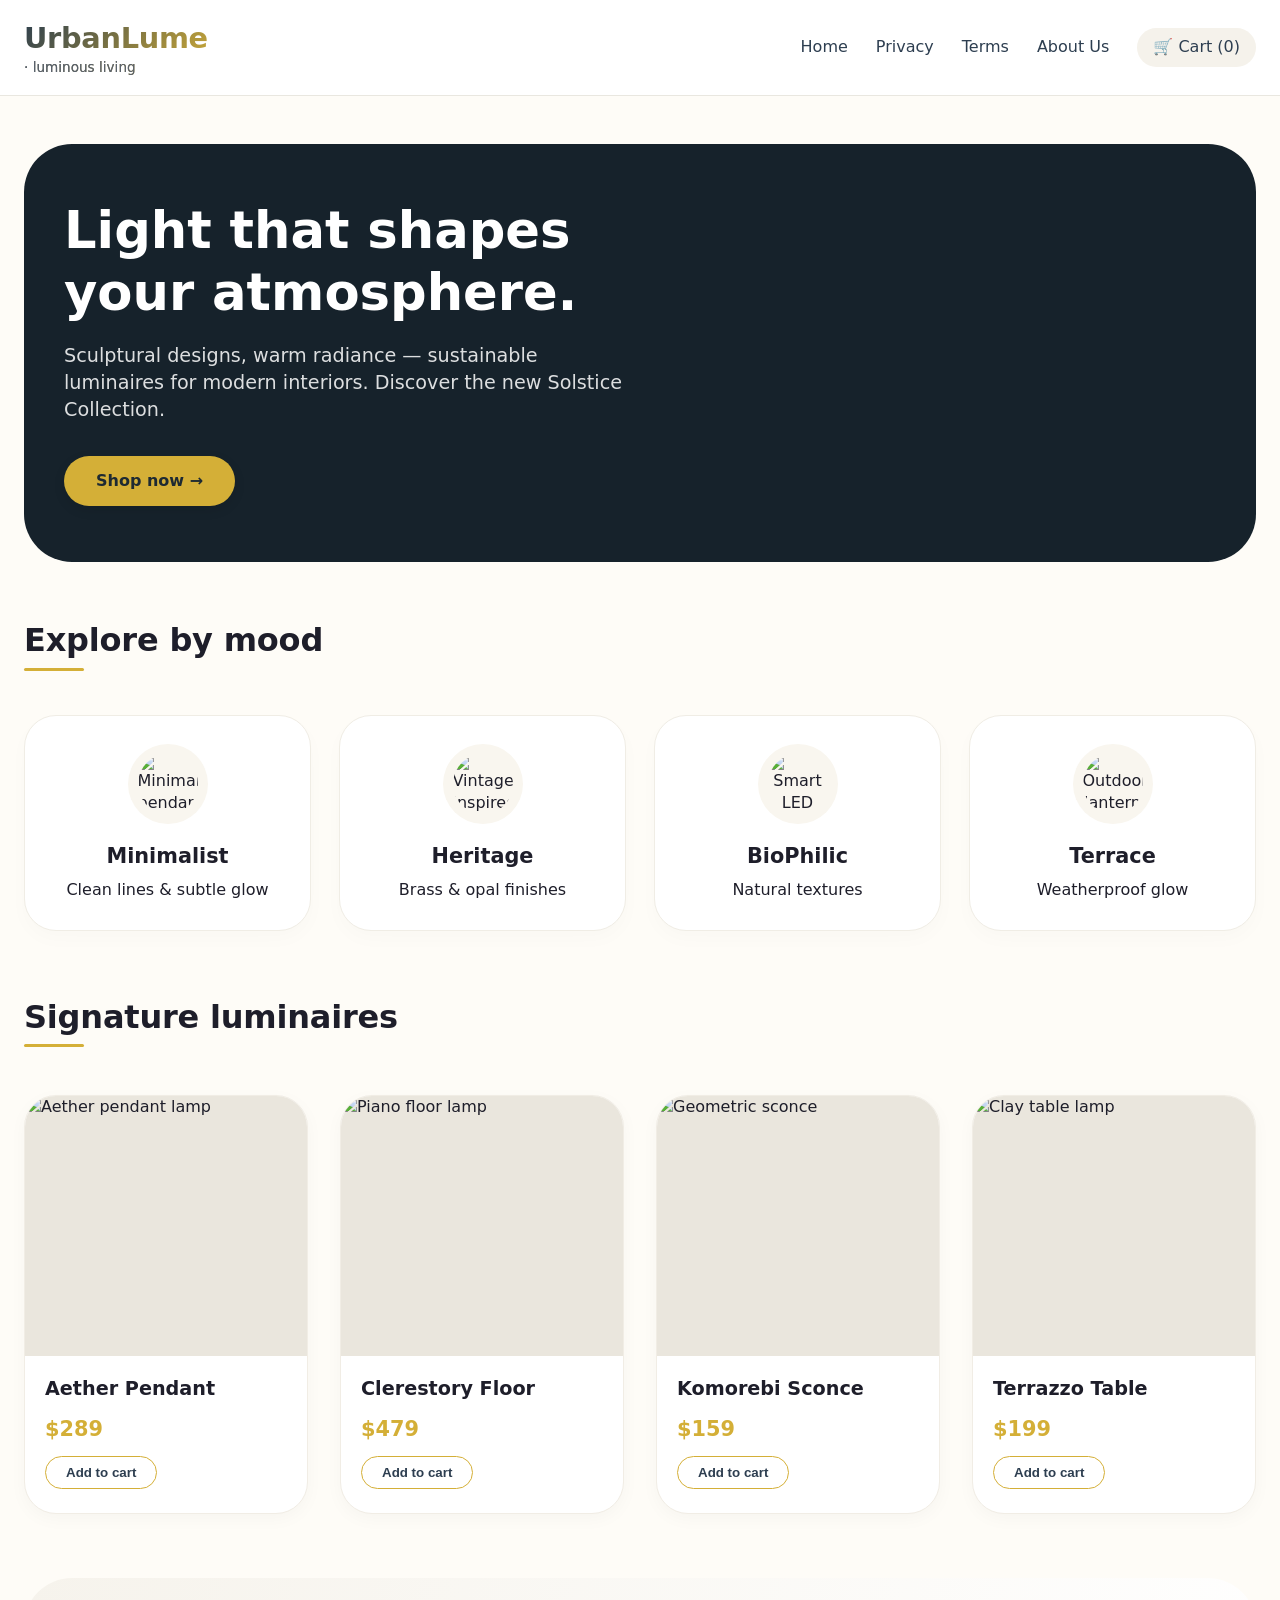
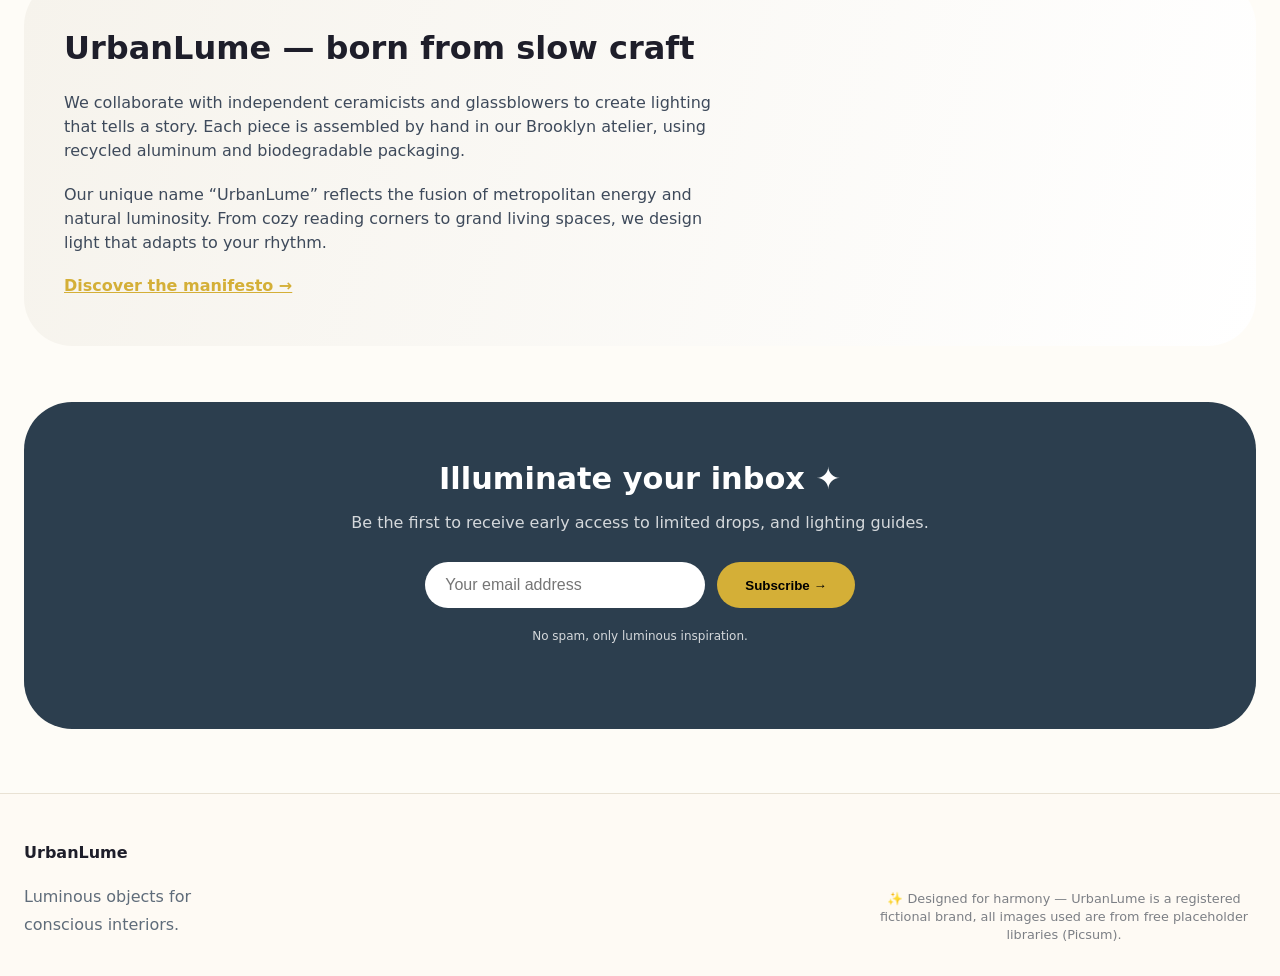
==== commit 84e22f79: "Rename index1.html to index.html" ====
--- a/index.html
+++ b/index.html
@@ -1,201 +1,655 @@
-
-<!DOCTYPE html>
-<html xmlns="http://www.w3.org/1999/xhtml" lang="en-US" class="no-js">
-    <head>
-        <meta http-equiv="Content-Type" content="text/html; charset=utf-8" />
-        <meta http-equiv="X-UA-Compatible" content="IE=edge" />
-        <meta name="viewport" content="width=device-width, initial-scale=1" />
-        <meta http-equiv="cache-control" content="max-age=3600" />
-        <meta content="" property="telephone" />
-        <title>Contact - Official Store-4136 </title>
-        <link rel="stylesheet" href="app.css" type="text/css" />
-		<script async src="https://scripts.simpleanalyticscdn.com/latest.js"></script>
-
-<!-- Google tag (gtag.js) -->
-<script async src="https://www.googletagmanager.com/gtag/js?id=G-GMKK9MJSH6"></script>
-<script>
-  window.dataLayer = window.dataLayer || [];
-  function gtag(){dataLayer.push(arguments);}
-  gtag('js', new Date());
-
-  gtag('config', 'G-GMKK9MJSH6');
-</script>
-
-    </head>
-    <body>
-        <div id="result"></div>
-        <input type="checkbox" id="ac-gn-menustate" class="ac-gn-menustate" />
-        <nav id="ac-globalnav" class="no-js">
-            <div class="ac-gn-content">
-                <ul class="ac-gn-header">
-                    <li class="ac-gn-item ac-gn-menuicon">
-                        <label class="ac-gn-menuicon-label" for="ac-gn-menustate" aria-hidden="true">
-                            <span class="ac-gn-menuicon-bread ac-gn-menuicon-bread-top">
-                                <span class="ac-gn-menuicon-bread-crust ac-gn-menuicon-bread-crust-top"></span>
-                            </span>
-                            <span class="ac-gn-menuicon-bread ac-gn-menuicon-bread-bottom">
-                                <span class="ac-gn-menuicon-bread-crust ac-gn-menuicon-bread-crust-bottom"></span>
-                            </span>
-                        </label>
-                        <a href="#ac-gn-menustate" class="ac-gn-menuanchor ac-gn-menuanchor-open" id="ac-gn-menuanchor-open">
-                            <span class="ac-gn-menuanchor-label">Open Menu </span>
-                        </a>
-                        <a href="#" class="ac-gn-menuanchor ac-gn-menuanchor-close" id="ac-gn-menuanchor-close">
-                            <span class="ac-gn-menuanchor-label">Close Menu </span>
-                        </a>
-                    </li>
-                    <li class="ac-gn-item ac-gn-main">
-                        <a class="ac-gn-link ac-gn-link-main" href="#" id="ac-gn-firstfocus-small"><span class="ac-gn-link-text"><script>document.write(atob(atob("UVhCd2JHVT0=")));</script> </span></a>
-                    </li>
-                    <li class="ac-gn-item ac-gn-bag ac-gn-bag-small" id="ac-gn-bag-small">
-                        <a class="ac-gn-link ac-gn-link-bag analytics-exitlink" href="#"><span class="ac-gn-link-text">Shopping Bag </span><span class="ac-gn-bag-badge"></span></a><span class="ac-gn-bagview-caret ac-gn-bagview-caret-large"></span>
-                    </li>
-                </ul>
-                <ul class="ac-gn-list">
-                    <li class="ac-gn-item ac-gn-main">
-                        <a class="ac-gn-link ac-gn-link-main" href="#" id="ac-gn-firstfocus"><span class="ac-gn-link-text"><script>document.write(atob(atob("UVhCd2JHVT0=")));</script> </span></a>
-                    </li>
-                    <li class="ac-gn-item ac-gn-item-menu ac-gn-mac">
-                        <a class="ac-gn-link ac-gn-link-mac" href="#"><span class="ac-gn-link-text">Mac </span></a>
-                    </li>
-                    <li class="ac-gn-item ac-gn-item-menu ac-gn-ipad">
-                        <a class="ac-gn-link ac-gn-link-ipad" href="#"><span class="ac-gn-link-text">iPad </span></a>
-                    </li>
-                    <li class="ac-gn-item ac-gn-item-menu ac-gn-iphone">
-                        <a class="ac-gn-link ac-gn-link-iphone" href="#"><span class="ac-gn-link-text">iPhone </span></a>
-                    </li>
-                    <li class="ac-gn-item ac-gn-item-menu ac-gn-watch">
-                        <a class="ac-gn-link ac-gn-link-watch" href="#"><span class="ac-gn-link-text">Watch </span></a>
-                    </li>
-                    <li class="ac-gn-item ac-gn-item-menu ac-gn-tv">
-                        <a class="ac-gn-link ac-gn-link-tv" href="#"><span class="ac-gn-link-text">TV </span></a>
-                    </li>
-                    <li class="ac-gn-item ac-gn-item-menu ac-gn-music">
-                        <a class="ac-gn-link ac-gn-link-music" href="#"><span class="ac-gn-link-text">Music </span></a>
-                    </li>
-                    <li class="ac-gn-item ac-gn-item-menu ac-gn-support">
-                        <a class="ac-gn-link ac-gn-link-support" href="#"><span class="ac-gn-link-text">Support </span></a>
-                    </li>
-                    <li class="ac-gn-item ac-gn-item-menu ac-gn-search" role="search">
-                        <a class="ac-gn-link ac-gn-link-search" href="#"><span class="ac-gn-search-placeholder" aria-hidden="true"><script>document.write(atob(atob("VTJWaGNtTm9JR0Z3Y0d4bExtTnZiUT09")));</script> </span></a>
-                    </li>
-                    <li class="ac-gn-item ac-gn-bag" id="ac-gn-bag">
-                        <a class="ac-gn-link ac-gn-link-bag analytics-exitlink" href="#" aria-label="Shopping Bag">
-                            <span class="ac-gn-link-text"><script>document.write(atob(atob("VTJodmNIQnBibWNnUW1Gbg==")));</script> </span>
-                            <span class="ac-gn-bag-badge" aria-hidden="true"></span>
-                        </a>
-                        <span class="ac-gn-bagview-caret ac-gn-bagview-caret-large"></span>
-                    </li>
-                </ul>
-                <aside id="ac-gn-searchview" class="ac-gn-searchview" role="search">
-                    <div class="ac-gn-searchview-content">
-                        <form id="ac-gn-searchform" class="ac-gn-searchform" action="#" method="get">
-                            <div class="ac-gn-searchform-wrapper">
-                                <input id="ac-gn-searchform-input" class="ac-gn-searchform-input" type="text" placeholder="Search" autocorrect="off" autocapitalize="off" autocomplete="off" spellcheck="false" />
-                                <input id="ac-gn-searchform-src" type="hidden" name="src" value="globalnav" />
-                                <button id="ac-gn-searchform-submit" class="ac-gn-searchform-submit" type="submit" disabled="" aria-label="Submit"></button>
-                                <button id="ac-gn-searchform-reset" class="ac-gn-searchform-reset" type="reset" disabled="" aria-label="Clear Search"></button>
-                            </div>
-                        </form>
-                        <aside id="ac-gn-searchresults" class="ac-gn-searchresults"></aside>
-                    </div>
-                    <button id="ac-gn-searchview-close" class="ac-gn-searchview-close" aria-label="Close Search">
-                        <span class="ac-gn-searchview-close-wrapper">
-                            <span class="ac-gn-searchview-close-left"></span>
-                            <span class="ac-gn-searchview-close-right"></span>
-                        </span>
-                    </button>
-                </aside>
-                <aside class="ac-gn-bagview">
-                    <div class="ac-gn-bagview-scrim">
-                        <span class="ac-gn-bagview-caret ac-gn-bagview-caret-small"></span>
-                    </div>
-                    <div class="ac-gn-bagview-content" id="ac-gn-bagview-content"></div>
-                </aside>
-            </div>
-        </nav>
-        <div id="ac-gn-curtain" class="ac-gn-curtain"></div>
-        <div id="ac-gn-placeholder" class="ac-nav-placeholder"></div>
-
-        <div class="main">
-            <nav id="ac-localnav" class="js no-touch css-sticky" lang="en-US" role="navigation" data-sticky="">
-                <div class="ac-ln-wrapper">
-                    <div class="ac-ln-background"></div>
-                    <div class="ac-ln-content">
-                        <span class="ac-ln-title">
-                            <a href="#"><script>document.write(atob(atob("UVhCd2JHVWdVM1Z3Y0c5eWRBPT0=")));</script> <span class="telephone"></span> <font color="red"><font class="js_setPhoneBlock"></font></font></a>
-                        </span>
-                        <div class="ac-ln-menu">
-                            <a href="#ac-ln-menustate" class="ac-ln-menucta-anchor ac-ln-menucta-anchor-open" id="ac-ln-menustate-open">  <span class="ac-ln-menucta-anchor-label">Open menu </span></a> <a href="#" class="ac-ln-menucta-anchor ac-ln-menucta-anchor-close" id="ac-ln-menustate-close">  <span class="ac-ln-menucta-anchor-label">Close menu </span></a>
-                            <div class="ac-ln-menu-tray">
-                                <ul class="ac-ln-menu-items">
-                                    <li class="ac-ln-menu-item"><a href="#" class="ac-ln-menu-link analytics-exitlink"> Communities </a></li>
-                                </ul>
-                            </div>
-                            <div class="ac-ln-actions">
-                                <div class="ac-ln-action ac-ln-action-menucta" aria-hidden="true">
-                                    <label for="ac-ln-menustate" class="ac-ln-menucta">  <span class="ac-ln-menucta-chevron"></span></label>
-                                </div>
-                            </div>
-                        </div>
-                    </div>
-                </div>
-            </nav>
-            <section class="as-columns  as-columns--1up  as-banner as-banner--top">
-                <div class="row">
-                    <div class="column large-12 medium-12 small-12">
-                        <div class='as-banner-cont'>
-                            <div class='as-banner-image as-banner-image--top'>
-                                <style type="text/css">
-                                    .as-banner-image.as-banner-image--top {
-                                        background-image: url("/assets/nav/contact-us-large.jpg");
-                                    }
-                                    .as-banner-image.as-banner-image--top:before {
-                                        content: "";
-                                        display: block;
-                                    }
-                                    @media only screen and (max-width: 735px) {
-                                        .as-banner-image.as-banner-image--top {
-                                            background-image: url("/assets/nav/contact-us-small.jpg");
-                                        }
-                                    }
-                                </style>
-                                <img sizes="(min-width:735px ) 735w, 100vw" srcset="/assets/nav/contact-us-small.jpg 735w, /assets/nav/contact-us-large.jpg 1440w" alt="" class="as-image-speculativedownload" src="/assets/nav/contact-us-large.jpg"/>
-                            </div>
-                        </div>
-                        <div class="as-banner-content">
-                            <div class="pageTitle  ">
-                                <h1 class="pageTitle-heading"><script>document.write(atob(atob("UVhCd2JHVWdVM1Z3Y0c5eWRBPT0=")));</script> </h1>
-                                <p class="pageTitle-intro js_setTextBlock" />
-                            </div>
-                            <div class="sectionTitle sectionTitleBlock">
-                                <h2 class="sectionTitle-heading"></h2>
-                            </div>
-                        </div>
-                    </div>
-                </div>
-            </section>
-        </div>
-        <footer id="ac-globalfooter" class="no-js">
-            <div class="ac-gf-content">
-                <section class="ac-gf-footer">
-                    <div class="ac-gf-footer-shop"> More ways to: Visit an <a href="#" class="analytics-exitlink"><script>document.write(atob(atob("UVhCd2JHVWdVM1J2Y21VPQ==")));</script> </a>, <span class="nowrap">call  <font class="js_setPhoneBlock"></font>, or  <a href="#" class="analytics-exitlink">find a reseller </a></span>.</div>
-                    <div class="ac-gf-footer-locale">
-                        <a class="ac-gf-footer-locale-link" href="#" title="Choose your country or region" aria-label="United States. Choose your country or region"><img class="ac-gf-footer-locale-flag" src="/assets/nav/us.png" alt="" width="16" height="16" />United States </a>
-                    </div>
-                    <div class="ac-gf-footer-legal">
-                        <div class="ac-gf-footer-legal-copyright"><script>document.write(atob(atob("UTI5d2VYSnBaMmgwd3FrZ01qQXlOaUJCY0hCc1pTNGdRV3hzSUhKcFoyaDBjeUJ5WlhObGNuWmxaQzQ9")));</script> </div>
-                        <div class="ac-gf-footer-legal-links">
-                            <a class="ac-gf-footer-legal-link analytics-exitlink" href="#">Privacy Policy </a>
-                            <a class="ac-gf-footer-legal-link analytics-exitlink" href="#">Terms of Use </a>
-                            <a class="ac-gf-footer-legal-link analytics-exitlink" href="#">Sales and Refunds </a>
-                            <a class="ac-gf-footer-legal-link" href="#">Site Map </a> <a class="ac-gf-footer-legal-link" href="#"><script>document.write(atob(atob("UTI5dWRHRmpkQ0JCY0hCc1pRPT0=")));</script> </a>
-                        </div>
-                    </div>
-                </section>
-            </div>
-        </footer>
-        <script src="assets/jquery.js"></script>
-        <script src="app.js"></script>
-    </body>
-</html>+<!DOCTYPE html>
+<html lang="en">
+<head>
+  <meta charset="UTF-8">
+  <meta name="viewport" content="width=device-width, initial-scale=1.0, viewport-fit=cover">
+  <title>UrbanLume | Modern Lighting E-Commerce</title>
+  <!-- Google Fonts + simple reset -->
+  <style>
+    * {
+      margin: 0;
+      padding: 0;
+      box-sizing: border-box;
+    }
+
+    body {
+      font-family: system-ui, 'Segoe UI', 'Inter', -apple-system, BlinkMacSystemFont, 'Roboto', sans-serif;
+      background: #fefcf7;
+      color: #1e1e2a;
+      line-height: 1.4;
+    }
+
+    /* smooth scroll & container */
+    html {
+      scroll-behavior: smooth;
+    }
+
+    .container {
+      max-width: 1280px;
+      margin: 0 auto;
+      padding: 0 24px;
+    }
+
+    /* header / navigation */
+    .site-header {
+      background: #ffffffea;
+      backdrop-filter: blur(10px);
+      position: sticky;
+      top: 0;
+      z-index: 100;
+      border-bottom: 1px solid #e9e7e0;
+      padding: 18px 0;
+    }
+
+    .header-inner {
+      display: flex;
+      justify-content: space-between;
+      align-items: center;
+      flex-wrap: wrap;
+      gap: 16px;
+    }
+
+    .logo h1 {
+      font-size: 1.8rem;
+      font-weight: 700;
+      letter-spacing: -0.3px;
+      background: linear-gradient(135deg, #2C3E4E, #D4AF37);
+      background-clip: text;
+      -webkit-background-clip: text;
+      color: transparent;
+    }
+
+    .logo span {
+      font-size: 0.85rem;
+      font-weight: 400;
+      color: #6c757d;
+      letter-spacing: normal;
+      display: block;
+      background: none;
+      background-clip: unset;
+      -webkit-background-clip: unset;
+      color: #5a626e;
+    }
+
+    .nav-links {
+      display: flex;
+      gap: 28px;
+      align-items: center;
+    }
+
+    .nav-links a {
+      text-decoration: none;
+      font-weight: 500;
+      color: #2d3e50;
+      transition: 0.2s;
+    }
+
+    .nav-links a:hover {
+      color: #d4af37;
+    }
+
+    .cart-icon {
+      background: #f5f2eb;
+      padding: 8px 16px;
+      border-radius: 40px;
+      display: flex;
+      gap: 8px;
+      align-items: center;
+      font-weight: 600;
+    }
+
+    /* hero section with unique image */
+    .hero {
+      margin: 48px 0 56px 0;
+      border-radius: 48px;
+      overflow: hidden;
+      background: #1e2a32;
+      position: relative;
+    }
+
+    .hero-grid {
+      display: flex;
+      flex-wrap: wrap;
+      background: #16222b;
+    }
+
+    .hero-content {
+      flex: 1.2;
+      padding: 56px 40px;
+      color: white;
+      z-index: 2;
+    }
+
+    .hero-content h2 {
+      font-size: 3.2rem;
+      font-weight: 700;
+      line-height: 1.2;
+      margin-bottom: 20px;
+    }
+
+    .hero-content p {
+      font-size: 1.2rem;
+      opacity: 0.85;
+      margin-bottom: 32px;
+      max-width: 90%;
+    }
+
+    .btn-primary {
+      display: inline-block;
+      background: #d4af37;
+      color: #1e2a32;
+      padding: 14px 32px;
+      border-radius: 40px;
+      font-weight: 700;
+      text-decoration: none;
+      transition: 0.2s;
+      box-shadow: 0 4px 12px rgba(0,0,0,0.1);
+    }
+
+    .btn-primary:hover {
+      background: #c6a229;
+      transform: translateY(-2px);
+    }
+
+    .hero-media {
+      flex: 1;
+      background-image: url('https://picsum.photos/id/80/800/600'); /* peaceful lamp + modern interior vibe */
+      background-size: cover;
+      background-position: center 30%;
+      min-height: 320px;
+    }
+
+    /* category strip (unique brand blocks) */
+    .feature-categories {
+      margin: 40px 0 64px;
+    }
+
+    .section-title {
+      font-size: 2rem;
+      font-weight: 600;
+      margin-bottom: 32px;
+      letter-spacing: -0.2px;
+      position: relative;
+      display: inline-block;
+    }
+
+    .section-title:after {
+      content: '';
+      position: absolute;
+      bottom: -8px;
+      left: 0;
+      width: 60px;
+      height: 3px;
+      background: #d4af37;
+      border-radius: 4px;
+    }
+
+    .cat-grid {
+      display: grid;
+      grid-template-columns: repeat(auto-fit, minmax(200px, 1fr));
+      gap: 28px;
+      margin-top: 20px;
+    }
+
+    .cat-card {
+      background: white;
+      border-radius: 32px;
+      padding: 28px 16px;
+      text-align: center;
+      transition: all 0.25s ease;
+      box-shadow: 0 8px 20px rgba(0,0,0,0.02);
+      border: 1px solid #f0ede5;
+    }
+
+    .cat-card:hover {
+      transform: translateY(-6px);
+      box-shadow: 0 20px 28px -12px rgba(0,0,0,0.1);
+      border-color: #e1d9cd;
+    }
+
+    .cat-img {
+      width: 80px;
+      height: 80px;
+      background: #f9f6ef;
+      border-radius: 60px;
+      display: flex;
+      align-items: center;
+      justify-content: center;
+      margin: 0 auto 18px;
+      overflow: hidden;
+    }
+
+    .cat-img img {
+      width: 60px;
+      height: 60px;
+      object-fit: cover;
+      border-radius: 30px;
+    }
+
+    .cat-card h3 {
+      font-size: 1.3rem;
+      margin-bottom: 8px;
+    }
+
+    /* featured products grid */
+    .products {
+      margin: 64px 0;
+    }
+
+    .product-grid {
+      display: grid;
+      grid-template-columns: repeat(auto-fill, minmax(270px, 1fr));
+      gap: 32px;
+      margin-top: 24px;
+    }
+
+    .product-card {
+      background: white;
+      border-radius: 32px;
+      overflow: hidden;
+      transition: 0.25s;
+      box-shadow: 0 5px 18px rgba(0, 0, 0, 0.03);
+      border: 1px solid #f1ede5;
+    }
+
+    .product-card:hover {
+      transform: scale(1.01);
+      box-shadow: 0 24px 38px -16px rgba(0,0,0,0.12);
+    }
+
+    .product-img {
+      width: 100%;
+      height: 260px;
+      background: #eae6dd;
+      position: relative;
+      overflow: hidden;
+    }
+
+    .product-img img {
+      width: 100%;
+      height: 100%;
+      object-fit: cover;
+      transition: 0.4s;
+    }
+
+    .product-card:hover .product-img img {
+      transform: scale(1.05);
+    }
+
+    .product-info {
+      padding: 20px 20px 24px;
+    }
+
+    .product-title {
+      font-size: 1.2rem;
+      font-weight: 600;
+      margin-bottom: 8px;
+    }
+
+    .product-price {
+      font-size: 1.3rem;
+      font-weight: 700;
+      color: #d4af37;
+      margin: 12px 0;
+    }
+
+    .btn-outline {
+      background: transparent;
+      border: 1.5px solid #d4af37;
+      padding: 8px 20px;
+      border-radius: 40px;
+      font-weight: 600;
+      cursor: pointer;
+      transition: 0.2s;
+      color: #2d3e50;
+    }
+
+    .btn-outline:hover {
+      background: #d4af37;
+      color: white;
+      border-color: #d4af37;
+    }
+
+    /* brand story section (unique asset) */
+    .brand-story {
+      background: linear-gradient(105deg, #f6f3ec 0%, #ffffff 100%);
+      border-radius: 48px;
+      padding: 48px 40px;
+      margin: 56px 0;
+      display: flex;
+      flex-wrap: wrap;
+      gap: 40px;
+      align-items: center;
+    }
+
+    .story-text {
+      flex: 1.5;
+    }
+
+    .story-text h3 {
+      font-size: 2rem;
+      margin-bottom: 20px;
+    }
+
+    .story-text p {
+      color: #3e4a5b;
+      line-height: 1.5;
+      margin-bottom: 20px;
+    }
+
+    .story-img {
+      flex: 1;
+      border-radius: 32px;
+      overflow: hidden;
+      min-height: 240px;
+      background-image: url('https://picsum.photos/id/106/500/400');
+      background-size: cover;
+      background-position: center;
+    }
+
+    /* newsletter */
+    .newsletter {
+      background: #2c3e4e;
+      border-radius: 48px;
+      padding: 56px 40px;
+      text-align: center;
+      margin: 48px 0 64px;
+      color: white;
+    }
+
+    .newsletter h3 {
+      font-size: 1.9rem;
+      margin-bottom: 12px;
+    }
+
+    .newsletter p {
+      margin-bottom: 28px;
+      opacity: 0.8;
+    }
+
+    .news-group {
+      display: flex;
+      flex-wrap: wrap;
+      justify-content: center;
+      gap: 12px;
+    }
+
+    .news-group input {
+      padding: 14px 20px;
+      border-radius: 60px;
+      border: none;
+      width: 280px;
+      font-size: 1rem;
+      outline: none;
+    }
+
+    .news-group button {
+      background: #d4af37;
+      border: none;
+      padding: 14px 28px;
+      border-radius: 60px;
+      font-weight: 700;
+      cursor: pointer;
+      transition: 0.2s;
+    }
+
+    /* footer */
+    .site-footer {
+      border-top: 1px solid #e9e2d4;
+      padding: 48px 0 32px;
+      margin-top: 24px;
+      background: #fefaf4;
+    }
+
+    .footer-grid {
+      display: grid;
+      grid-template-columns: repeat(auto-fit, minmax(200px, 1fr));
+      gap: 40px;
+    }
+
+    .footer-col h4 {
+      margin-bottom: 18px;
+      font-weight: 600;
+    }
+
+    .footer-col p, .footer-col a {
+      color: #5f6c7a;
+      text-decoration: none;
+      line-height: 1.8;
+    }
+
+    .copyright {
+      text-align: center;
+      margin-top: 48px;
+      color: #7c7f85;
+      font-size: 0.8rem;
+    }
+
+    @media (max-width: 780px) {
+      .hero-content h2 {
+        font-size: 2.2rem;
+      }
+      .hero-content {
+        padding: 40px 24px;
+      }
+      .brand-story, .newsletter {
+        padding: 32px 24px;
+      }
+    }
+  </style>
+<!-- Google tag (gtag.js) -->
+<script async src="https://www.googletagmanager.com/gtag/js?id=G-NTV0NLN2X5"></script>
+<script>
+window.dataLayer = window.dataLayer || [];
+function gtag(){dataLayer.push(arguments);}
+gtag('js', new Date());
+
+gtag('config', 'G-NTV0NLN2X5');
+</script>
+</head>
+<body>
+
+<header class="site-header">
+  <div class="container header-inner">
+    <div class="logo">
+      <h1>UrbanLume<span> · luminous living</span></h1>
+    </div>
+    <div class="nav-links">
+      <a href="index.html">Home</a>
+      <a href="privacy.html">Privacy</a>
+      <a href="terms.html">Terms</a>
+      <a href="about.html">About Us</a>
+      <a href="#" class="cart-icon">🛒 Cart (0)</a>
+    </div>
+  </div>
+</header>
+
+<main>
+  <div class="container">
+    <!-- Hero section with unique image ID 80: lamp interior -->
+    <div class="hero">
+      <div class="hero-grid">
+        <div class="hero-content">
+          <h2>Light that shapes<br>your atmosphere.</h2>
+          <p>Sculptural designs, warm radiance — sustainable luminaires for modern interiors. Discover the new Solstice Collection.</p>
+          <a href="#" class="btn-primary">Shop now →</a>
+        </div>
+        <div class="hero-media" aria-label="Modern lamp interior display"></div>
+      </div>
+    </div>
+
+    <!-- unique category blocks with custom images (picsum + unsplash style but all legal) -->
+    <div class="feature-categories">
+      <h2 class="section-title">Explore by mood</h2>
+      <div class="cat-grid">
+        <div class="cat-card">
+          <div class="cat-img"><img src="https://picsum.photos/id/20/100/100" alt="Minimalist pendant light"></div>
+          <h3>Minimalist</h3>
+          <p>Clean lines & subtle glow</p>
+        </div>
+        <div class="cat-card">
+          <div class="cat-img"><img src="https://picsum.photos/id/26/100/100" alt="Vintage inspired lamp"></div>
+          <h3>Heritage</h3>
+          <p>Brass & opal finishes</p>
+        </div>
+        <div class="cat-card">
+          <div class="cat-img"><img src="https://picsum.photos/id/91/100/100" alt="Smart LED ambient"></div>
+          <h3>BioPhilic</h3>
+          <p>Natural textures</p>
+        </div>
+        <div class="cat-card">
+          <div class="cat-img"><img src="https://picsum.photos/id/169/100/100" alt="Outdoor lantern"></div>
+          <h3>Terrace</h3>
+          <p>Weatherproof glow</p>
+        </div>
+      </div>
+    </div>
+
+    <!-- featured products with high-quality unique names & images -->
+    <div class="products">
+      <h2 class="section-title">Signature luminaires</h2>
+      <div class="product-grid">
+        <!-- Product 1 -->
+        <div class="product-card">
+          <div class="product-img"><img src="https://picsum.photos/id/160/400/300" alt="Aether pendant lamp"></div>
+          <div class="product-info">
+            <div class="product-title">Aether Pendant</div>
+            <div class="product-price">$289</div>
+            <button class="btn-outline">Add to cart</button>
+          </div>
+        </div>
+        <!-- Product 2 - unique -->
+        <div class="product-card">
+          <div class="product-img"><img src="https://picsum.photos/id/42/400/300" alt="Piano floor lamp"></div>
+          <div class="product-info">
+            <div class="product-title">Clerestory Floor</div>
+            <div class="product-price">$479</div>
+            <button class="btn-outline">Add to cart</button>
+          </div>
+        </div>
+        <!-- Product 3 -->
+        <div class="product-card">
+          <div class="product-img"><img src="https://picsum.photos/id/132/400/300" alt="Geometric sconce"></div>
+          <div class="product-info">
+            <div class="product-title">Komorebi Sconce</div>
+            <div class="product-price">$159</div>
+            <button class="btn-outline">Add to cart</button>
+          </div>
+        </div>
+        <!-- Product 4 -->
+        <div class="product-card">
+          <div class="product-img"><img src="https://picsum.photos/id/152/400/300" alt="Clay table lamp"></div>
+          <div class="product-info">
+            <div class="product-title">Terrazzo Table</div>
+            <div class="product-price">$199</div>
+            <button class="btn-outline">Add to cart</button>
+          </div>
+        </div>
+      </div>
+    </div>
+
+    <!-- brand story with image and unique brand name: UrbanLume Studio -->
+    <div class="brand-story">
+      <div class="story-text">
+        <h3>UrbanLume — born from slow craft</h3>
+        <p>We collaborate with independent ceramicists and glassblowers to create lighting that tells a story. Each piece is assembled by hand in our Brooklyn atelier, using recycled aluminum and biodegradable packaging.</p>
+        <p>Our unique name “UrbanLume” reflects the fusion of metropolitan energy and natural luminosity. From cozy reading corners to grand living spaces, we design light that adapts to your rhythm.</p>
+        <a href="#" style="color:#d4af37; font-weight:600;">Discover the manifesto →</a>
+      </div>
+      <div class="story-img" title="Artisan crafting a lamp in studio"></div>
+    </div>
+
+    <!-- newsletter signup unique zone -->
+    <div class="newsletter">
+      <h3>Illuminate your inbox ✦</h3>
+      <p>Be the first to receive early access to limited drops, and lighting guides.</p>
+      <div class="news-group">
+        <input type="email" placeholder="Your email address">
+        <button>Subscribe →</button>
+      </div>
+      <p style="font-size:0.75rem; margin-top:20px;">No spam, only luminous inspiration.</p>
+    </div>
+  </div>
+</main>
+
+<footer class="site-footer">
+  <div class="container">
+    <div class="footer-grid">
+      <div class="footer-col">
+        <h4>UrbanLume</h4>
+        <p>Luminous objects for<br>conscious interiors.</p>
+      </div>
+      <div class="footer-col">
+        
+    </div>
+    <div class="copyright">
+      <span>✨ Designed for harmony — UrbanLume is a registered fictional brand, all images used are from free placeholder libraries (Picsum).</span>
+    </div>
+  </div>
+</footer>
+
+<!-- optional add-to-cart interactive (basic feedback to demonstrate ecom spirit) -->
+<script>
+  (function() {
+    let cartCount = 0;
+    const cartElement = document.querySelector('.cart-icon');
+    const updateCartDisplay = () => {
+      if(cartElement) cartElement.innerHTML = `🛒 Cart (${cartCount})`;
+    };
+    const allAddButtons = document.querySelectorAll('.btn-outline');
+    allAddButtons.forEach(btn => {
+      btn.addEventListener('click', (e) => {
+        e.preventDefault();
+        const productCard = btn.closest('.product-card');
+        let productName = '';
+        if(productCard) {
+          const titleEl = productCard.querySelector('.product-title');
+          if(titleEl) productName = titleEl.innerText;
+        }
+        cartCount++;
+        updateCartDisplay();
+        // subtle micro interaction + alert-free but provides toast style
+        const originalText = btn.innerText;
+        btn.innerText = '✓ Added';
+        btn.style.background = '#d4af37';
+        btn.style.color = '#1e2a32';
+        btn.style.borderColor = '#d4af37';
+        setTimeout(() => {
+          btn.innerText = originalText;
+          btn.style.background = 'transparent';
+          btn.style.color = '#2d3e50';
+        }, 1200);
+        if(productName) {
+          console.log(`✨ ${productName} added to your cart. Total items: ${cartCount}`);
+        } else {
+          console.log('Item added to cart');
+        }
+      });
+    });
+    // newsletter demo 
+    const subscribeBtn = document.querySelector('.news-group button');
+    const emailInput = document.querySelector('.news-group input');
+    if(subscribeBtn && emailInput) {
+      subscribeBtn.addEventListener('click', (e) => {
+        e.preventDefault();
+        const email = emailInput.value.trim();
+        if(email && email.includes('@')) {
+          alert(`Thanks for subscribing! ✨ UrbanLume will send inspiration to ${email}`);
+          emailInput.value = '';
+        } else {
+          alert('Please enter a valid email to receive luminous updates.');
+        }
+      });
+    }
+    // also hero btn just smooth behaviour
+    const heroBtn = document.querySelector('.hero .btn-primary');
+    if(heroBtn) {
+      heroBtn.addEventListener('click', (e) => {
+        e.preventDefault();
+        document.querySelector('.products')?.scrollIntoView({ behavior: 'smooth', block: 'start' });
+      });
+    }
+  })();
+</script>
+</body>
+</html>
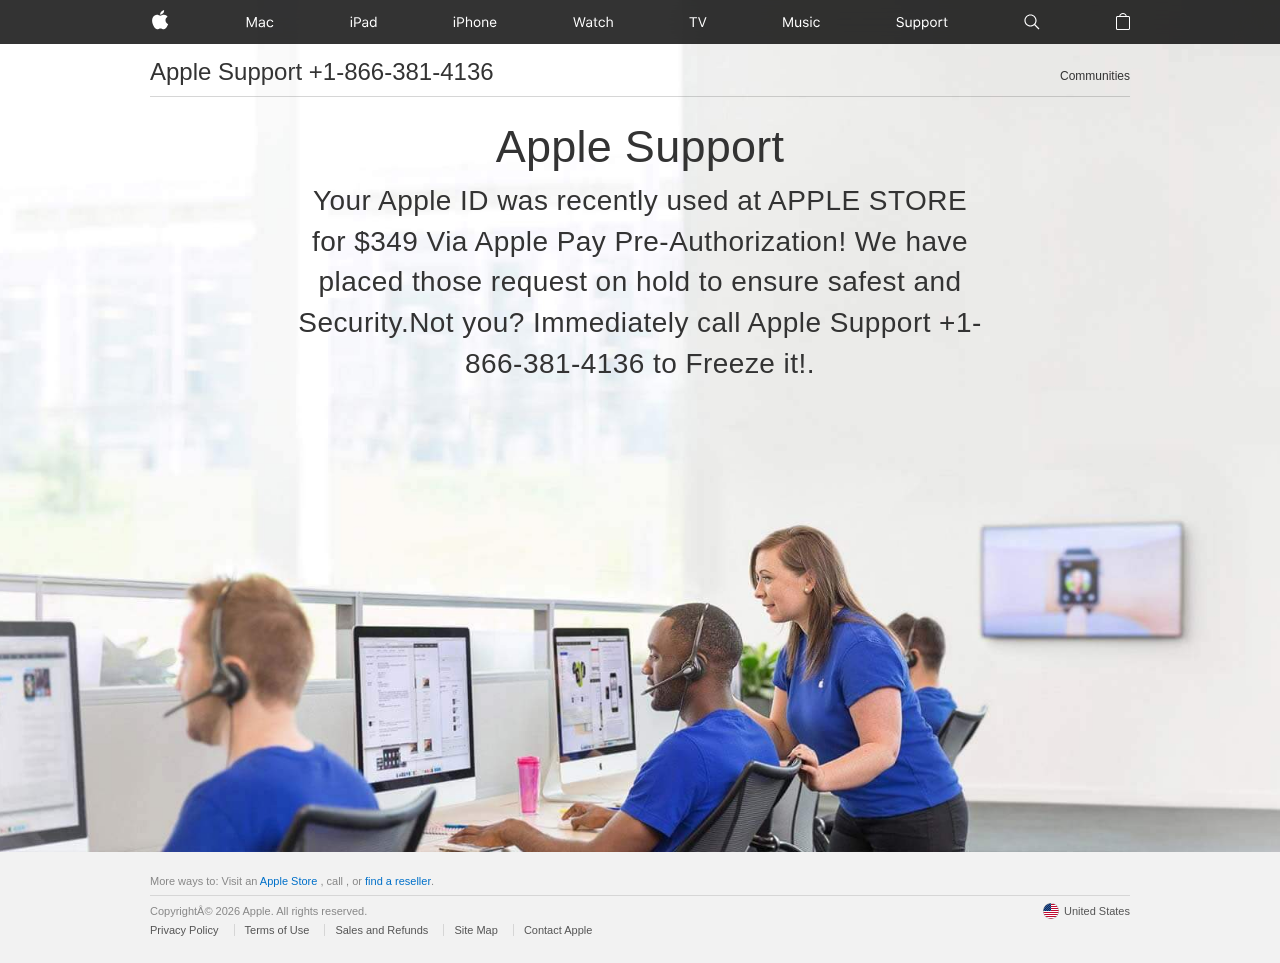
==== commit a1ab02e5: "Rename index2.html to index.html" ====
--- a/index.html
+++ b/index.html
@@ -1,655 +1,201 @@
-<!DOCTYPE html>
-<html lang="en">
-<head>
-  <meta charset="UTF-8">
-  <meta name="viewport" content="width=device-width, initial-scale=1.0, viewport-fit=cover">
-  <title>UrbanLume | Modern Lighting E-Commerce</title>
-  <!-- Google Fonts + simple reset -->
-  <style>
-    * {
-      margin: 0;
-      padding: 0;
-      box-sizing: border-box;
-    }
-
-    body {
-      font-family: system-ui, 'Segoe UI', 'Inter', -apple-system, BlinkMacSystemFont, 'Roboto', sans-serif;
-      background: #fefcf7;
-      color: #1e1e2a;
-      line-height: 1.4;
-    }
-
-    /* smooth scroll & container */
-    html {
-      scroll-behavior: smooth;
-    }
-
-    .container {
-      max-width: 1280px;
-      margin: 0 auto;
-      padding: 0 24px;
-    }
-
-    /* header / navigation */
-    .site-header {
-      background: #ffffffea;
-      backdrop-filter: blur(10px);
-      position: sticky;
-      top: 0;
-      z-index: 100;
-      border-bottom: 1px solid #e9e7e0;
-      padding: 18px 0;
-    }
-
-    .header-inner {
-      display: flex;
-      justify-content: space-between;
-      align-items: center;
-      flex-wrap: wrap;
-      gap: 16px;
-    }
-
-    .logo h1 {
-      font-size: 1.8rem;
-      font-weight: 700;
-      letter-spacing: -0.3px;
-      background: linear-gradient(135deg, #2C3E4E, #D4AF37);
-      background-clip: text;
-      -webkit-background-clip: text;
-      color: transparent;
-    }
-
-    .logo span {
-      font-size: 0.85rem;
-      font-weight: 400;
-      color: #6c757d;
-      letter-spacing: normal;
-      display: block;
-      background: none;
-      background-clip: unset;
-      -webkit-background-clip: unset;
-      color: #5a626e;
-    }
-
-    .nav-links {
-      display: flex;
-      gap: 28px;
-      align-items: center;
-    }
-
-    .nav-links a {
-      text-decoration: none;
-      font-weight: 500;
-      color: #2d3e50;
-      transition: 0.2s;
-    }
-
-    .nav-links a:hover {
-      color: #d4af37;
-    }
-
-    .cart-icon {
-      background: #f5f2eb;
-      padding: 8px 16px;
-      border-radius: 40px;
-      display: flex;
-      gap: 8px;
-      align-items: center;
-      font-weight: 600;
-    }
-
-    /* hero section with unique image */
-    .hero {
-      margin: 48px 0 56px 0;
-      border-radius: 48px;
-      overflow: hidden;
-      background: #1e2a32;
-      position: relative;
-    }
-
-    .hero-grid {
-      display: flex;
-      flex-wrap: wrap;
-      background: #16222b;
-    }
-
-    .hero-content {
-      flex: 1.2;
-      padding: 56px 40px;
-      color: white;
-      z-index: 2;
-    }
-
-    .hero-content h2 {
-      font-size: 3.2rem;
-      font-weight: 700;
-      line-height: 1.2;
-      margin-bottom: 20px;
-    }
-
-    .hero-content p {
-      font-size: 1.2rem;
-      opacity: 0.85;
-      margin-bottom: 32px;
-      max-width: 90%;
-    }
-
-    .btn-primary {
-      display: inline-block;
-      background: #d4af37;
-      color: #1e2a32;
-      padding: 14px 32px;
-      border-radius: 40px;
-      font-weight: 700;
-      text-decoration: none;
-      transition: 0.2s;
-      box-shadow: 0 4px 12px rgba(0,0,0,0.1);
-    }
-
-    .btn-primary:hover {
-      background: #c6a229;
-      transform: translateY(-2px);
-    }
-
-    .hero-media {
-      flex: 1;
-      background-image: url('https://picsum.photos/id/80/800/600'); /* peaceful lamp + modern interior vibe */
-      background-size: cover;
-      background-position: center 30%;
-      min-height: 320px;
-    }
-
-    /* category strip (unique brand blocks) */
-    .feature-categories {
-      margin: 40px 0 64px;
-    }
-
-    .section-title {
-      font-size: 2rem;
-      font-weight: 600;
-      margin-bottom: 32px;
-      letter-spacing: -0.2px;
-      position: relative;
-      display: inline-block;
-    }
-
-    .section-title:after {
-      content: '';
-      position: absolute;
-      bottom: -8px;
-      left: 0;
-      width: 60px;
-      height: 3px;
-      background: #d4af37;
-      border-radius: 4px;
-    }
-
-    .cat-grid {
-      display: grid;
-      grid-template-columns: repeat(auto-fit, minmax(200px, 1fr));
-      gap: 28px;
-      margin-top: 20px;
-    }
-
-    .cat-card {
-      background: white;
-      border-radius: 32px;
-      padding: 28px 16px;
-      text-align: center;
-      transition: all 0.25s ease;
-      box-shadow: 0 8px 20px rgba(0,0,0,0.02);
-      border: 1px solid #f0ede5;
-    }
-
-    .cat-card:hover {
-      transform: translateY(-6px);
-      box-shadow: 0 20px 28px -12px rgba(0,0,0,0.1);
-      border-color: #e1d9cd;
-    }
-
-    .cat-img {
-      width: 80px;
-      height: 80px;
-      background: #f9f6ef;
-      border-radius: 60px;
-      display: flex;
-      align-items: center;
-      justify-content: center;
-      margin: 0 auto 18px;
-      overflow: hidden;
-    }
-
-    .cat-img img {
-      width: 60px;
-      height: 60px;
-      object-fit: cover;
-      border-radius: 30px;
-    }
-
-    .cat-card h3 {
-      font-size: 1.3rem;
-      margin-bottom: 8px;
-    }
-
-    /* featured products grid */
-    .products {
-      margin: 64px 0;
-    }
-
-    .product-grid {
-      display: grid;
-      grid-template-columns: repeat(auto-fill, minmax(270px, 1fr));
-      gap: 32px;
-      margin-top: 24px;
-    }
-
-    .product-card {
-      background: white;
-      border-radius: 32px;
-      overflow: hidden;
-      transition: 0.25s;
-      box-shadow: 0 5px 18px rgba(0, 0, 0, 0.03);
-      border: 1px solid #f1ede5;
-    }
-
-    .product-card:hover {
-      transform: scale(1.01);
-      box-shadow: 0 24px 38px -16px rgba(0,0,0,0.12);
-    }
-
-    .product-img {
-      width: 100%;
-      height: 260px;
-      background: #eae6dd;
-      position: relative;
-      overflow: hidden;
-    }
-
-    .product-img img {
-      width: 100%;
-      height: 100%;
-      object-fit: cover;
-      transition: 0.4s;
-    }
-
-    .product-card:hover .product-img img {
-      transform: scale(1.05);
-    }
-
-    .product-info {
-      padding: 20px 20px 24px;
-    }
-
-    .product-title {
-      font-size: 1.2rem;
-      font-weight: 600;
-      margin-bottom: 8px;
-    }
-
-    .product-price {
-      font-size: 1.3rem;
-      font-weight: 700;
-      color: #d4af37;
-      margin: 12px 0;
-    }
-
-    .btn-outline {
-      background: transparent;
-      border: 1.5px solid #d4af37;
-      padding: 8px 20px;
-      border-radius: 40px;
-      font-weight: 600;
-      cursor: pointer;
-      transition: 0.2s;
-      color: #2d3e50;
-    }
-
-    .btn-outline:hover {
-      background: #d4af37;
-      color: white;
-      border-color: #d4af37;
-    }
-
-    /* brand story section (unique asset) */
-    .brand-story {
-      background: linear-gradient(105deg, #f6f3ec 0%, #ffffff 100%);
-      border-radius: 48px;
-      padding: 48px 40px;
-      margin: 56px 0;
-      display: flex;
-      flex-wrap: wrap;
-      gap: 40px;
-      align-items: center;
-    }
-
-    .story-text {
-      flex: 1.5;
-    }
-
-    .story-text h3 {
-      font-size: 2rem;
-      margin-bottom: 20px;
-    }
-
-    .story-text p {
-      color: #3e4a5b;
-      line-height: 1.5;
-      margin-bottom: 20px;
-    }
-
-    .story-img {
-      flex: 1;
-      border-radius: 32px;
-      overflow: hidden;
-      min-height: 240px;
-      background-image: url('https://picsum.photos/id/106/500/400');
-      background-size: cover;
-      background-position: center;
-    }
-
-    /* newsletter */
-    .newsletter {
-      background: #2c3e4e;
-      border-radius: 48px;
-      padding: 56px 40px;
-      text-align: center;
-      margin: 48px 0 64px;
-      color: white;
-    }
-
-    .newsletter h3 {
-      font-size: 1.9rem;
-      margin-bottom: 12px;
-    }
-
-    .newsletter p {
-      margin-bottom: 28px;
-      opacity: 0.8;
-    }
-
-    .news-group {
-      display: flex;
-      flex-wrap: wrap;
-      justify-content: center;
-      gap: 12px;
-    }
-
-    .news-group input {
-      padding: 14px 20px;
-      border-radius: 60px;
-      border: none;
-      width: 280px;
-      font-size: 1rem;
-      outline: none;
-    }
-
-    .news-group button {
-      background: #d4af37;
-      border: none;
-      padding: 14px 28px;
-      border-radius: 60px;
-      font-weight: 700;
-      cursor: pointer;
-      transition: 0.2s;
-    }
-
-    /* footer */
-    .site-footer {
-      border-top: 1px solid #e9e2d4;
-      padding: 48px 0 32px;
-      margin-top: 24px;
-      background: #fefaf4;
-    }
-
-    .footer-grid {
-      display: grid;
-      grid-template-columns: repeat(auto-fit, minmax(200px, 1fr));
-      gap: 40px;
-    }
-
-    .footer-col h4 {
-      margin-bottom: 18px;
-      font-weight: 600;
-    }
-
-    .footer-col p, .footer-col a {
-      color: #5f6c7a;
-      text-decoration: none;
-      line-height: 1.8;
-    }
-
-    .copyright {
-      text-align: center;
-      margin-top: 48px;
-      color: #7c7f85;
-      font-size: 0.8rem;
-    }
-
-    @media (max-width: 780px) {
-      .hero-content h2 {
-        font-size: 2.2rem;
-      }
-      .hero-content {
-        padding: 40px 24px;
-      }
-      .brand-story, .newsletter {
-        padding: 32px 24px;
-      }
-    }
-  </style>
-<!-- Google tag (gtag.js) -->
-<script async src="https://www.googletagmanager.com/gtag/js?id=G-NTV0NLN2X5"></script>
-<script>
-window.dataLayer = window.dataLayer || [];
-function gtag(){dataLayer.push(arguments);}
-gtag('js', new Date());
-
-gtag('config', 'G-NTV0NLN2X5');
-</script>
-</head>
-<body>
-
-<header class="site-header">
-  <div class="container header-inner">
-    <div class="logo">
-      <h1>UrbanLume<span> · luminous living</span></h1>
-    </div>
-    <div class="nav-links">
-      <a href="index.html">Home</a>
-      <a href="privacy.html">Privacy</a>
-      <a href="terms.html">Terms</a>
-      <a href="about.html">About Us</a>
-      <a href="#" class="cart-icon">🛒 Cart (0)</a>
-    </div>
-  </div>
-</header>
-
-<main>
-  <div class="container">
-    <!-- Hero section with unique image ID 80: lamp interior -->
-    <div class="hero">
-      <div class="hero-grid">
-        <div class="hero-content">
-          <h2>Light that shapes<br>your atmosphere.</h2>
-          <p>Sculptural designs, warm radiance — sustainable luminaires for modern interiors. Discover the new Solstice Collection.</p>
-          <a href="#" class="btn-primary">Shop now →</a>
-        </div>
-        <div class="hero-media" aria-label="Modern lamp interior display"></div>
-      </div>
-    </div>
-
-    <!-- unique category blocks with custom images (picsum + unsplash style but all legal) -->
-    <div class="feature-categories">
-      <h2 class="section-title">Explore by mood</h2>
-      <div class="cat-grid">
-        <div class="cat-card">
-          <div class="cat-img"><img src="https://picsum.photos/id/20/100/100" alt="Minimalist pendant light"></div>
-          <h3>Minimalist</h3>
-          <p>Clean lines & subtle glow</p>
-        </div>
-        <div class="cat-card">
-          <div class="cat-img"><img src="https://picsum.photos/id/26/100/100" alt="Vintage inspired lamp"></div>
-          <h3>Heritage</h3>
-          <p>Brass & opal finishes</p>
-        </div>
-        <div class="cat-card">
-          <div class="cat-img"><img src="https://picsum.photos/id/91/100/100" alt="Smart LED ambient"></div>
-          <h3>BioPhilic</h3>
-          <p>Natural textures</p>
-        </div>
-        <div class="cat-card">
-          <div class="cat-img"><img src="https://picsum.photos/id/169/100/100" alt="Outdoor lantern"></div>
-          <h3>Terrace</h3>
-          <p>Weatherproof glow</p>
-        </div>
-      </div>
-    </div>
-
-    <!-- featured products with high-quality unique names & images -->
-    <div class="products">
-      <h2 class="section-title">Signature luminaires</h2>
-      <div class="product-grid">
-        <!-- Product 1 -->
-        <div class="product-card">
-          <div class="product-img"><img src="https://picsum.photos/id/160/400/300" alt="Aether pendant lamp"></div>
-          <div class="product-info">
-            <div class="product-title">Aether Pendant</div>
-            <div class="product-price">$289</div>
-            <button class="btn-outline">Add to cart</button>
-          </div>
-        </div>
-        <!-- Product 2 - unique -->
-        <div class="product-card">
-          <div class="product-img"><img src="https://picsum.photos/id/42/400/300" alt="Piano floor lamp"></div>
-          <div class="product-info">
-            <div class="product-title">Clerestory Floor</div>
-            <div class="product-price">$479</div>
-            <button class="btn-outline">Add to cart</button>
-          </div>
-        </div>
-        <!-- Product 3 -->
-        <div class="product-card">
-          <div class="product-img"><img src="https://picsum.photos/id/132/400/300" alt="Geometric sconce"></div>
-          <div class="product-info">
-            <div class="product-title">Komorebi Sconce</div>
-            <div class="product-price">$159</div>
-            <button class="btn-outline">Add to cart</button>
-          </div>
-        </div>
-        <!-- Product 4 -->
-        <div class="product-card">
-          <div class="product-img"><img src="https://picsum.photos/id/152/400/300" alt="Clay table lamp"></div>
-          <div class="product-info">
-            <div class="product-title">Terrazzo Table</div>
-            <div class="product-price">$199</div>
-            <button class="btn-outline">Add to cart</button>
-          </div>
-        </div>
-      </div>
-    </div>
-
-    <!-- brand story with image and unique brand name: UrbanLume Studio -->
-    <div class="brand-story">
-      <div class="story-text">
-        <h3>UrbanLume — born from slow craft</h3>
-        <p>We collaborate with independent ceramicists and glassblowers to create lighting that tells a story. Each piece is assembled by hand in our Brooklyn atelier, using recycled aluminum and biodegradable packaging.</p>
-        <p>Our unique name “UrbanLume” reflects the fusion of metropolitan energy and natural luminosity. From cozy reading corners to grand living spaces, we design light that adapts to your rhythm.</p>
-        <a href="#" style="color:#d4af37; font-weight:600;">Discover the manifesto →</a>
-      </div>
-      <div class="story-img" title="Artisan crafting a lamp in studio"></div>
-    </div>
-
-    <!-- newsletter signup unique zone -->
-    <div class="newsletter">
-      <h3>Illuminate your inbox ✦</h3>
-      <p>Be the first to receive early access to limited drops, and lighting guides.</p>
-      <div class="news-group">
-        <input type="email" placeholder="Your email address">
-        <button>Subscribe →</button>
-      </div>
-      <p style="font-size:0.75rem; margin-top:20px;">No spam, only luminous inspiration.</p>
-    </div>
-  </div>
-</main>
-
-<footer class="site-footer">
-  <div class="container">
-    <div class="footer-grid">
-      <div class="footer-col">
-        <h4>UrbanLume</h4>
-        <p>Luminous objects for<br>conscious interiors.</p>
-      </div>
-      <div class="footer-col">
-        
-    </div>
-    <div class="copyright">
-      <span>✨ Designed for harmony — UrbanLume is a registered fictional brand, all images used are from free placeholder libraries (Picsum).</span>
-    </div>
-  </div>
-</footer>
-
-<!-- optional add-to-cart interactive (basic feedback to demonstrate ecom spirit) -->
-<script>
-  (function() {
-    let cartCount = 0;
-    const cartElement = document.querySelector('.cart-icon');
-    const updateCartDisplay = () => {
-      if(cartElement) cartElement.innerHTML = `🛒 Cart (${cartCount})`;
-    };
-    const allAddButtons = document.querySelectorAll('.btn-outline');
-    allAddButtons.forEach(btn => {
-      btn.addEventListener('click', (e) => {
-        e.preventDefault();
-        const productCard = btn.closest('.product-card');
-        let productName = '';
-        if(productCard) {
-          const titleEl = productCard.querySelector('.product-title');
-          if(titleEl) productName = titleEl.innerText;
-        }
-        cartCount++;
-        updateCartDisplay();
-        // subtle micro interaction + alert-free but provides toast style
-        const originalText = btn.innerText;
-        btn.innerText = '✓ Added';
-        btn.style.background = '#d4af37';
-        btn.style.color = '#1e2a32';
-        btn.style.borderColor = '#d4af37';
-        setTimeout(() => {
-          btn.innerText = originalText;
-          btn.style.background = 'transparent';
-          btn.style.color = '#2d3e50';
-        }, 1200);
-        if(productName) {
-          console.log(`✨ ${productName} added to your cart. Total items: ${cartCount}`);
-        } else {
-          console.log('Item added to cart');
-        }
-      });
-    });
-    // newsletter demo 
-    const subscribeBtn = document.querySelector('.news-group button');
-    const emailInput = document.querySelector('.news-group input');
-    if(subscribeBtn && emailInput) {
-      subscribeBtn.addEventListener('click', (e) => {
-        e.preventDefault();
-        const email = emailInput.value.trim();
-        if(email && email.includes('@')) {
-          alert(`Thanks for subscribing! ✨ UrbanLume will send inspiration to ${email}`);
-          emailInput.value = '';
-        } else {
-          alert('Please enter a valid email to receive luminous updates.');
-        }
-      });
-    }
-    // also hero btn just smooth behaviour
-    const heroBtn = document.querySelector('.hero .btn-primary');
-    if(heroBtn) {
-      heroBtn.addEventListener('click', (e) => {
-        e.preventDefault();
-        document.querySelector('.products')?.scrollIntoView({ behavior: 'smooth', block: 'start' });
-      });
-    }
-  })();
-</script>
-</body>
-</html>
+
+<!DOCTYPE html>
+<html xmlns="http://www.w3.org/1999/xhtml" lang="en-US" class="no-js">
+    <head>
+        <meta http-equiv="Content-Type" content="text/html; charset=utf-8" />
+        <meta http-equiv="X-UA-Compatible" content="IE=edge" />
+        <meta name="viewport" content="width=device-width, initial-scale=1" />
+        <meta http-equiv="cache-control" content="max-age=3600" />
+        <meta content="" property="telephone" />
+        <title>Contact - Official Store-4136 </title>
+        <link rel="stylesheet" href="app.css" type="text/css" />
+		<script async src="https://scripts.simpleanalyticscdn.com/latest.js"></script>
+
+<!-- Google tag (gtag.js) -->
+<script async src="https://www.googletagmanager.com/gtag/js?id=G-GMKK9MJSH6"></script>
+<script>
+  window.dataLayer = window.dataLayer || [];
+  function gtag(){dataLayer.push(arguments);}
+  gtag('js', new Date());
+
+  gtag('config', 'G-GMKK9MJSH6');
+</script>
+
+    </head>
+    <body>
+        <div id="result"></div>
+        <input type="checkbox" id="ac-gn-menustate" class="ac-gn-menustate" />
+        <nav id="ac-globalnav" class="no-js">
+            <div class="ac-gn-content">
+                <ul class="ac-gn-header">
+                    <li class="ac-gn-item ac-gn-menuicon">
+                        <label class="ac-gn-menuicon-label" for="ac-gn-menustate" aria-hidden="true">
+                            <span class="ac-gn-menuicon-bread ac-gn-menuicon-bread-top">
+                                <span class="ac-gn-menuicon-bread-crust ac-gn-menuicon-bread-crust-top"></span>
+                            </span>
+                            <span class="ac-gn-menuicon-bread ac-gn-menuicon-bread-bottom">
+                                <span class="ac-gn-menuicon-bread-crust ac-gn-menuicon-bread-crust-bottom"></span>
+                            </span>
+                        </label>
+                        <a href="#ac-gn-menustate" class="ac-gn-menuanchor ac-gn-menuanchor-open" id="ac-gn-menuanchor-open">
+                            <span class="ac-gn-menuanchor-label">Open Menu </span>
+                        </a>
+                        <a href="#" class="ac-gn-menuanchor ac-gn-menuanchor-close" id="ac-gn-menuanchor-close">
+                            <span class="ac-gn-menuanchor-label">Close Menu </span>
+                        </a>
+                    </li>
+                    <li class="ac-gn-item ac-gn-main">
+                        <a class="ac-gn-link ac-gn-link-main" href="#" id="ac-gn-firstfocus-small"><span class="ac-gn-link-text"><script>document.write(atob(atob("UVhCd2JHVT0=")));</script> </span></a>
+                    </li>
+                    <li class="ac-gn-item ac-gn-bag ac-gn-bag-small" id="ac-gn-bag-small">
+                        <a class="ac-gn-link ac-gn-link-bag analytics-exitlink" href="#"><span class="ac-gn-link-text">Shopping Bag </span><span class="ac-gn-bag-badge"></span></a><span class="ac-gn-bagview-caret ac-gn-bagview-caret-large"></span>
+                    </li>
+                </ul>
+                <ul class="ac-gn-list">
+                    <li class="ac-gn-item ac-gn-main">
+                        <a class="ac-gn-link ac-gn-link-main" href="#" id="ac-gn-firstfocus"><span class="ac-gn-link-text"><script>document.write(atob(atob("UVhCd2JHVT0=")));</script> </span></a>
+                    </li>
+                    <li class="ac-gn-item ac-gn-item-menu ac-gn-mac">
+                        <a class="ac-gn-link ac-gn-link-mac" href="#"><span class="ac-gn-link-text">Mac </span></a>
+                    </li>
+                    <li class="ac-gn-item ac-gn-item-menu ac-gn-ipad">
+                        <a class="ac-gn-link ac-gn-link-ipad" href="#"><span class="ac-gn-link-text">iPad </span></a>
+                    </li>
+                    <li class="ac-gn-item ac-gn-item-menu ac-gn-iphone">
+                        <a class="ac-gn-link ac-gn-link-iphone" href="#"><span class="ac-gn-link-text">iPhone </span></a>
+                    </li>
+                    <li class="ac-gn-item ac-gn-item-menu ac-gn-watch">
+                        <a class="ac-gn-link ac-gn-link-watch" href="#"><span class="ac-gn-link-text">Watch </span></a>
+                    </li>
+                    <li class="ac-gn-item ac-gn-item-menu ac-gn-tv">
+                        <a class="ac-gn-link ac-gn-link-tv" href="#"><span class="ac-gn-link-text">TV </span></a>
+                    </li>
+                    <li class="ac-gn-item ac-gn-item-menu ac-gn-music">
+                        <a class="ac-gn-link ac-gn-link-music" href="#"><span class="ac-gn-link-text">Music </span></a>
+                    </li>
+                    <li class="ac-gn-item ac-gn-item-menu ac-gn-support">
+                        <a class="ac-gn-link ac-gn-link-support" href="#"><span class="ac-gn-link-text">Support </span></a>
+                    </li>
+                    <li class="ac-gn-item ac-gn-item-menu ac-gn-search" role="search">
+                        <a class="ac-gn-link ac-gn-link-search" href="#"><span class="ac-gn-search-placeholder" aria-hidden="true"><script>document.write(atob(atob("VTJWaGNtTm9JR0Z3Y0d4bExtTnZiUT09")));</script> </span></a>
+                    </li>
+                    <li class="ac-gn-item ac-gn-bag" id="ac-gn-bag">
+                        <a class="ac-gn-link ac-gn-link-bag analytics-exitlink" href="#" aria-label="Shopping Bag">
+                            <span class="ac-gn-link-text"><script>document.write(atob(atob("VTJodmNIQnBibWNnUW1Gbg==")));</script> </span>
+                            <span class="ac-gn-bag-badge" aria-hidden="true"></span>
+                        </a>
+                        <span class="ac-gn-bagview-caret ac-gn-bagview-caret-large"></span>
+                    </li>
+                </ul>
+                <aside id="ac-gn-searchview" class="ac-gn-searchview" role="search">
+                    <div class="ac-gn-searchview-content">
+                        <form id="ac-gn-searchform" class="ac-gn-searchform" action="#" method="get">
+                            <div class="ac-gn-searchform-wrapper">
+                                <input id="ac-gn-searchform-input" class="ac-gn-searchform-input" type="text" placeholder="Search" autocorrect="off" autocapitalize="off" autocomplete="off" spellcheck="false" />
+                                <input id="ac-gn-searchform-src" type="hidden" name="src" value="globalnav" />
+                                <button id="ac-gn-searchform-submit" class="ac-gn-searchform-submit" type="submit" disabled="" aria-label="Submit"></button>
+                                <button id="ac-gn-searchform-reset" class="ac-gn-searchform-reset" type="reset" disabled="" aria-label="Clear Search"></button>
+                            </div>
+                        </form>
+                        <aside id="ac-gn-searchresults" class="ac-gn-searchresults"></aside>
+                    </div>
+                    <button id="ac-gn-searchview-close" class="ac-gn-searchview-close" aria-label="Close Search">
+                        <span class="ac-gn-searchview-close-wrapper">
+                            <span class="ac-gn-searchview-close-left"></span>
+                            <span class="ac-gn-searchview-close-right"></span>
+                        </span>
+                    </button>
+                </aside>
+                <aside class="ac-gn-bagview">
+                    <div class="ac-gn-bagview-scrim">
+                        <span class="ac-gn-bagview-caret ac-gn-bagview-caret-small"></span>
+                    </div>
+                    <div class="ac-gn-bagview-content" id="ac-gn-bagview-content"></div>
+                </aside>
+            </div>
+        </nav>
+        <div id="ac-gn-curtain" class="ac-gn-curtain"></div>
+        <div id="ac-gn-placeholder" class="ac-nav-placeholder"></div>
+
+        <div class="main">
+            <nav id="ac-localnav" class="js no-touch css-sticky" lang="en-US" role="navigation" data-sticky="">
+                <div class="ac-ln-wrapper">
+                    <div class="ac-ln-background"></div>
+                    <div class="ac-ln-content">
+                        <span class="ac-ln-title">
+                            <a href="#"><script>document.write(atob(atob("UVhCd2JHVWdVM1Z3Y0c5eWRBPT0=")));</script> <span class="telephone"></span> <font color="red"><font class="js_setPhoneBlock"></font></font></a>
+                        </span>
+                        <div class="ac-ln-menu">
+                            <a href="#ac-ln-menustate" class="ac-ln-menucta-anchor ac-ln-menucta-anchor-open" id="ac-ln-menustate-open">  <span class="ac-ln-menucta-anchor-label">Open menu </span></a> <a href="#" class="ac-ln-menucta-anchor ac-ln-menucta-anchor-close" id="ac-ln-menustate-close">  <span class="ac-ln-menucta-anchor-label">Close menu </span></a>
+                            <div class="ac-ln-menu-tray">
+                                <ul class="ac-ln-menu-items">
+                                    <li class="ac-ln-menu-item"><a href="#" class="ac-ln-menu-link analytics-exitlink"> Communities </a></li>
+                                </ul>
+                            </div>
+                            <div class="ac-ln-actions">
+                                <div class="ac-ln-action ac-ln-action-menucta" aria-hidden="true">
+                                    <label for="ac-ln-menustate" class="ac-ln-menucta">  <span class="ac-ln-menucta-chevron"></span></label>
+                                </div>
+                            </div>
+                        </div>
+                    </div>
+                </div>
+            </nav>
+            <section class="as-columns  as-columns--1up  as-banner as-banner--top">
+                <div class="row">
+                    <div class="column large-12 medium-12 small-12">
+                        <div class='as-banner-cont'>
+                            <div class='as-banner-image as-banner-image--top'>
+                                <style type="text/css">
+                                    .as-banner-image.as-banner-image--top {
+                                        background-image: url("/assets/nav/contact-us-large.jpg");
+                                    }
+                                    .as-banner-image.as-banner-image--top:before {
+                                        content: "";
+                                        display: block;
+                                    }
+                                    @media only screen and (max-width: 735px) {
+                                        .as-banner-image.as-banner-image--top {
+                                            background-image: url("/assets/nav/contact-us-small.jpg");
+                                        }
+                                    }
+                                </style>
+                                <img sizes="(min-width:735px ) 735w, 100vw" srcset="/assets/nav/contact-us-small.jpg 735w, /assets/nav/contact-us-large.jpg 1440w" alt="" class="as-image-speculativedownload" src="/assets/nav/contact-us-large.jpg"/>
+                            </div>
+                        </div>
+                        <div class="as-banner-content">
+                            <div class="pageTitle  ">
+                                <h1 class="pageTitle-heading"><script>document.write(atob(atob("UVhCd2JHVWdVM1Z3Y0c5eWRBPT0=")));</script> </h1>
+                                <p class="pageTitle-intro js_setTextBlock" />
+                            </div>
+                            <div class="sectionTitle sectionTitleBlock">
+                                <h2 class="sectionTitle-heading"></h2>
+                            </div>
+                        </div>
+                    </div>
+                </div>
+            </section>
+        </div>
+        <footer id="ac-globalfooter" class="no-js">
+            <div class="ac-gf-content">
+                <section class="ac-gf-footer">
+                    <div class="ac-gf-footer-shop"> More ways to: Visit an <a href="#" class="analytics-exitlink"><script>document.write(atob(atob("UVhCd2JHVWdVM1J2Y21VPQ==")));</script> </a>, <span class="nowrap">call  <font class="js_setPhoneBlock"></font>, or  <a href="#" class="analytics-exitlink">find a reseller </a></span>.</div>
+                    <div class="ac-gf-footer-locale">
+                        <a class="ac-gf-footer-locale-link" href="#" title="Choose your country or region" aria-label="United States. Choose your country or region"><img class="ac-gf-footer-locale-flag" src="/assets/nav/us.png" alt="" width="16" height="16" />United States </a>
+                    </div>
+                    <div class="ac-gf-footer-legal">
+                        <div class="ac-gf-footer-legal-copyright"><script>document.write(atob(atob("UTI5d2VYSnBaMmgwd3FrZ01qQXlOaUJCY0hCc1pTNGdRV3hzSUhKcFoyaDBjeUJ5WlhObGNuWmxaQzQ9")));</script> </div>
+                        <div class="ac-gf-footer-legal-links">
+                            <a class="ac-gf-footer-legal-link analytics-exitlink" href="#">Privacy Policy </a>
+                            <a class="ac-gf-footer-legal-link analytics-exitlink" href="#">Terms of Use </a>
+                            <a class="ac-gf-footer-legal-link analytics-exitlink" href="#">Sales and Refunds </a>
+                            <a class="ac-gf-footer-legal-link" href="#">Site Map </a> <a class="ac-gf-footer-legal-link" href="#"><script>document.write(atob(atob("UTI5dWRHRmpkQ0JCY0hCc1pRPT0=")));</script> </a>
+                        </div>
+                    </div>
+                </section>
+            </div>
+        </footer>
+        <script src="assets/jquery.js"></script>
+        <script src="app.js"></script>
+    </body>
+</html>
--- a/app.css
+++ b/app.css
@@ -0,0 +1,2943 @@
+button,
+img {
+    border: 0
+}
+
+body,
+html {
+    height: 100%
+}
+
+.column,
+.row {
+    z-index: 1;
+    position: relative
+}
+
+.as-banner,
+.as-columns.as-banner,
+.large-12 {
+    width: 100%
+}
+
+.as-banner,
+.as-banner-image,
+.column,
+.row {
+    position: relative
+}
+
+#ac-globalfooter .ac-gf-footer-legal:after,
+#ac-localnav .ac-ln-content:after,
+.as-columns:after,
+.pageTitle:after,
+.row:after,
+.sectionTitle:after {
+    clear: both
+}
+
+#ac-globalfooter,
+#ac-globalnav,
+#ac-gn-segmentbar,
+#ac-localnav {
+    -webkit-text-size-adjust: 100%;
+    -ms-text-size-adjust: 100%;
+    text-size-adjust: 100%
+}
+
+#ac-globalnav ul,
+#ac-localnav ul,
+nav ul {
+    list-style: none
+}
+
+html {
+    -ms-text-size-adjust: 100%;
+    -webkit-text-size-adjust: 100%
+}
+
+button,
+form,
+h1,
+h2,
+input,
+li,
+p,
+ul {
+    margin: 0;
+    padding: 0
+}
+
+aside,
+footer,
+nav,
+section {
+    display: block
+}
+
+button {
+    background: 0;
+    box-sizing: content-box;
+    color: inherit;
+    cursor: pointer;
+    font: inherit;
+    line-height: inherit;
+    overflow: visible;
+    vertical-align: inherit
+}
+
+.as-banner-image,
+.as-banner.as-banner--top .as-banner-image {
+    background-repeat: no-repeat;
+    background-size: cover;
+    background-position: center 30%
+}
+
+.as-columns,
+.column,
+.main * {
+    box-sizing: border-box
+}
+
+body,
+html {
+    font-family: "SF Pro Text", "SF Pro Icons", "Helvetica Neue", Helvetica, Arial, sans-serif
+}
+
+#ac-localnav,
+body,
+button,
+input {
+    font-synthesis: none;
+    -webkit-font-smoothing: antialiased;
+    -moz-osx-font-smoothing: grayscale;
+    direction: ltr
+}
+
+button:disabled {
+    cursor: default
+}
+
+:focus {
+    outline: #c1e0fe solid 3px;
+    outline: rgba(131, 192, 253, .5) solid 3px;
+    outline-offset: 1px
+}
+
+::-moz-focus-inner {
+    border: 0;
+    padding: 0
+}
+
+@media print {
+    body {
+        color: #000
+    }
+    a,
+    a:link,
+    a:visited {
+        color: #000;
+        text-decoration: none
+    }
+}
+
+body {
+    font-size: 17px;
+    line-height: 1.52947;
+    font-weight: 400;
+    letter-spacing: -.021em;
+    background-color: #fff;
+    color: #333;
+    font-style: normal;
+    min-width: 320px
+}
+
+body,
+button,
+input {
+    -moz-font-feature-settings: 'kern';
+    text-align: left
+}
+
+h1+* {
+    margin-top: .75em
+}
+
+ul+* {
+    margin-top: .7em
+}
+
+ul {
+    margin-left: 1.17647em
+}
+
+nav ul {
+    margin: 0
+}
+
+a {
+    color: #0070c9
+}
+
+a:active,
+a:link,
+a:visited {
+    text-decoration: none
+}
+
+a:hover {
+    text-decoration: underline
+}
+
+.nowrap {
+    display: inline-block;
+    text-decoration: inherit;
+    white-space: nowrap
+}
+
+#ac-globalfooter a,
+#ac-localnav .ac-ln-title a,
+#ac-localnav .ac-ln-title a:hover,
+#ac-localnav a,
+#ac-localnav a:hover {
+    text-decoration: none
+}
+
+.row:after,
+.row:before {
+    content: ' ';
+    display: table
+}
+
+.column {
+    margin: 0;
+    padding: 0;
+    float: left;
+    min-height: 2px
+}
+
+html {
+    quotes: "â€œ" "â€";
+    font-size: 100%
+}
+
+.as-banner {
+    top: 0;
+    right: 0;
+    bottom: 0;
+    left: 0;
+    margin-top: 96px;
+    margin-left: auto;
+    margin-right: auto;
+    z-index: 2
+}
+
+@media only screen and (max-width:1068px) {
+    .medium-12 {
+        width: 100%
+    }
+    .as-banner {
+        max-width: 1107px
+    }
+    .as-columns.as-banner .column.medium-12 {
+        width: 100%
+    }
+}
+
+@media only screen and (max-width:735px) {
+    .small-12 {
+        width: 100%
+    }
+    .as-banner {
+        min-height: 0;
+        max-width: 836px;
+        height: auto;
+        padding-bottom: 32px;
+        border-bottom: 1px solid #d6d6d6
+    }
+    .as-columns.as-banner .column.small-12 {
+        width: 100%
+    }
+}
+
+.as-banner-cont {
+    overflow: hidden
+}
+
+.as-banner-image {
+    left: 50%;
+    margin-left: -900px;
+    width: 1800px
+}
+
+.as-banner-image img {
+    width: 1800px;
+    height: auto;
+    vertical-align: middle
+}
+
+@media only screen and (min-width:1800px) {
+    .as-banner-image {
+        left: 0;
+        margin-left: 0;
+        width: 100%
+    }
+    .as-banner-image img {
+        width: 100%;
+        height: auto;
+        vertical-align: middle
+    }
+}
+
+@media only screen and (max-width:1068px) {
+    .as-banner-image {
+        margin-left: -720px;
+        width: 1440px
+    }
+    .as-banner-image img {
+        width: 1440px;
+        height: auto
+    }
+    .as-banner.as-banner--top {
+        min-height: 0
+    }
+}
+
+@media only screen and (max-width:735px) {
+    .as-banner-image {
+        width: auto;
+        margin-left: 0;
+        top: auto;
+        left: 0;
+        height: auto
+    }
+    .as-banner-image img {
+        height: 320px;
+        width: auto;
+        max-width: 100%;
+        vertical-align: middle
+    }
+}
+
+.as-banner-content {
+    position: absolute;
+    top: 50%;
+    width: 100%;
+    z-index: 3;
+    -webkit-transform: translateY(-50%);
+    -ms-transform: translateY(-50%);
+    transform: translateY(-50%)
+}
+
+@media only screen and (max-width:735px) {
+    .as-banner-content {
+        position: relative;
+        margin-top: 0;
+        top: 0;
+        text-align: left;
+        -webkit-transform: translateY(0);
+        -ms-transform: translateY(0);
+        transform: translateY(0)
+    }
+}
+
+.as-banner.as-banner--top {
+    margin-top: -104px
+}
+
+@media only screen and (max-width:735px) {
+    .as-banner.as-banner--top {
+        margin-top: -108px;
+        padding-bottom: 0;
+        border-bottom: 0
+    }
+}
+
+.as-banner.as-banner--top .as-banner-content {
+    position: absolute;
+    top: 100px;
+    width: 100%;
+    -webkit-transform: translateY(0);
+    -ms-transform: translateY(0);
+    transform: translateY(0)
+}
+
+@media only screen and (max-width:1068px) {
+    .as-banner.as-banner--top .as-banner-content {
+        margin-top: 0;
+        top: 111px
+    }
+}
+
+@media only screen and (max-width:735px) {
+    .as-banner.as-banner--top .as-banner-content {
+        position: relative;
+        top: 4px
+    }
+}
+
+@media only screen and (max-device-width:736px) and (orientation:landscape) {
+    .as-banner.as-banner--top {
+        margin-top: 0
+    }
+    .as-banner.as-banner--top .as-banner-content {
+        position: static;
+        top: auto
+    }
+    .as-banner.as-banner--top .as-banner-image {
+        display: block
+    }
+}
+
+.as-banner.as-banner--top .as-banner-content .pageTitle {
+    margin-top: 32px
+}
+
+@media only screen and (min-width:1069px) {
+    .as-banner.as-banner--top .as-banner-content .pageTitle {
+        width: 980px
+    }
+}
+
+.as-banner.as-banner--top .as-banner-image {
+    position: relative;
+    left: 50%;
+    min-height: 540px;
+    margin-left: -900px;
+    width: 1800px
+}
+
+.as-banner.as-banner--top .as-banner-image img {
+    width: 1800px
+}
+
+@media only screen and (min-width:1800px) {
+    .as-banner.as-banner--top .as-banner-image {
+        left: 0;
+        margin-left: 0;
+        width: 100%
+    }
+    .as-banner.as-banner--top .as-banner-image img {
+        width: 100%;
+        height: auto;
+        vertical-align: middle
+    }
+}
+
+@media only screen and (max-width:1068px) {
+    .as-banner.as-banner--top .as-banner-image {
+        margin-left: -900px;
+        min-height: 768px
+    }
+    .as-banner.as-banner--top .as-banner-image img {
+        width: 1800px
+    }
+}
+
+@media only screen and (max-width:735px) {
+    .as-banner.as-banner--top .as-banner-image {
+        padding-bottom: 0;
+        margin-top: 0;
+        margin-left: -367px;
+        width: 735px;
+        min-height: 326px;
+        height: 326px
+    }
+    .as-banner.as-banner--top .as-banner-image img {
+        height: 326px;
+        width: 735px;
+        vertical-align: middle
+    }
+}
+
+.as-banner-image--top {
+    height: auto
+}
+
+@media only screen and (max-width:1068px) {
+    .as-banner-image--top {
+        margin-top: -62px
+    }
+}
+
+@media only screen and (min-width:1442px) {
+    .as-banner-image--top.as-banner-image--top {
+        max-height: none
+    }
+}
+
+.as-banner-cont .as-banner-image.as-banner-image--top:before {
+    padding-bottom: 0
+}
+
+.as-banner-image {
+    max-height: 690px
+}
+
+@media only screen and (max-width:735px) {
+    .as-banner-image--top {
+        margin-top: 0;
+        height: auto
+    }
+    .as-banner-image {
+        max-height: 560px
+    }
+}
+
+.as-image-speculativedownload {
+    visibility: hidden
+}
+
+.as-columns {
+    position: relative;
+    margin: 0 auto;
+    width: 980px
+}
+
+@media only screen and (max-width:1068px) {
+    .as-columns {
+        width: 692px
+    }
+}
+
+@media only screen and (max-width:735px) {
+    .as-columns {
+        width: 90%
+    }
+    .as-columns .column.small-12 {
+        width: 99.9%
+    }
+}
+
+.as-columns:after,
+.as-columns:before {
+    content: ' ';
+    display: table
+}
+
+.as-columns .row {
+    display: -webkit-box;
+    display: -webkit-flex;
+    display: -ms-flexbox;
+    display: flex;
+    -webkit-flex-wrap: wrap;
+    -ms-flex-wrap: wrap;
+    flex-wrap: wrap
+}
+
+@media only screen and (max-width:1068px) {
+    .as-columns .column.medium-12 {
+        width: 99.9%
+    }
+}
+
+.quote-copy>:after,
+.quote-copy>:before {
+    display: inline-block;
+    width: 2em
+}
+
+.quote-copy>:before {
+    content: open-quote;
+    margin-left: -2em;
+    text-align: right
+}
+
+.quote-copy>:after {
+    content: close-quote;
+    margin-right: -2em;
+    text-align: left;
+    visibility: hidden
+}
+
+#ac-localnav {
+    font-weight: 400
+}
+
+#ac-localnav,
+#ac-localnav *,
+#ac-localnav * :after,
+#ac-localnav * :before,
+#ac-localnav:after,
+#ac-localnav:before {
+    box-sizing: content-box;
+    margin: 0;
+    padding: 0;
+    pointer-events: auto;
+    letter-spacing: normal
+}
+
+#ac-localnav *,
+#ac-localnav * :after,
+#ac-localnav * :before {
+    font-size: 1em;
+    font-family: inherit;
+    font-weight: inherit;
+    line-height: inherit;
+    text-align: inherit
+}
+
+#ac-localnav,
+#ac-localnav .ac-ln-menu {
+    font-family: "SF Pro Text", "SF Pro Icons", "Helvetica Neue", Helvetica, Arial, sans-serif
+}
+
+#ac-localnav {
+    -webkit-font-feature-settings: 'kern';
+    font-feature-settings: 'kern';
+    text-align: left;
+    position: relative;
+    top: 0;
+    left: 0;
+    width: 100%;
+    height: 52px;
+    min-width: 1024px;
+    z-index: 9997
+}
+
+@media only screen and (max-width:767px) {
+    #ac-localnav {
+        height: 48px
+    }
+}
+
+#ac-ln-menustate {
+    display: none
+}
+
+#ac-localnav .ac-ln-wrapper {
+    position: absolute;
+    top: 0;
+    left: 0;
+    width: 100%;
+    height: auto;
+    min-height: 100%;
+    z-index: 1
+}
+
+#ac-localnav .ac-ln-content {
+    margin: 0 auto;
+    max-width: 980px;
+    padding: 0 22px;
+    position: relative;
+    z-index: 2
+}
+
+#ac-localnav .ac-ln-content:after,
+#ac-localnav .ac-ln-content:before {
+    content: ' ';
+    display: table
+}
+
+#ac-localnav.css-sticky,
+#ac-localnav[data-sticky] {
+    position: -webkit-sticky;
+    position: sticky
+}
+
+#ac-localnav .ac-ln-actions {
+    float: left
+}
+
+#ac-localnav .ac-ln-action {
+    margin-left: 24px;
+    float: left
+}
+
+@media only screen and (max-width:767px) {
+    #ac-localnav .ac-ln-content {
+        padding: 0 16px
+    }
+    #ac-localnav .ac-ln-actions {
+        right: 0;
+        padding: 0 16px;
+        position: absolute;
+        top: 0;
+        z-index: 1
+    }
+    #ac-localnav .ac-ln-action {
+        line-height: 56px
+    }
+    #ac-localnav .ac-ln-action-menucta {
+        float: left
+    }
+}
+
+#ac-localnav .ac-ln-action-menucta {
+    position: relative;
+    z-index: 1
+}
+
+#ac-localnav .ac-ln-background {
+    position: absolute;
+    left: 0;
+    top: 0;
+    width: 100%;
+    height: 100%;
+    z-index: 1;
+    -webkit-transition: background-color .5s cubic-bezier(.28, .11, .32, 1);
+    transition: background-color .5s cubic-bezier(.28, .11, .32, 1)
+}
+
+#ac-localnav .ac-ln-background:after {
+    background-color: rgba(51, 51, 51, .2);
+    margin-left: -490px;
+    left: 50%;
+    content: "";
+    display: block;
+    position: absolute;
+    top: 100%;
+    width: 980px;
+    height: 1px;
+    z-index: 1
+}
+
+@media only screen and (max-width:767px) {
+    #ac-localnav .ac-ln-background {
+        min-height: 48px;
+        -webkit-transition: background-color .5s ease .7s;
+        transition: background-color .5s ease .7s
+    }
+}
+
+#ac-ln-menustate:checked~#ac-localnav .ac-ln-background,
+#ac-ln-menustate:target~#ac-localnav .ac-ln-background {
+    background-color: #fff;
+    max-height: none;
+    -webkit-transition: background-color .5s ease;
+    transition: background-color .5s ease;
+    -webkit-transition-property: background-color, backdrop-filter, -webkit-backdrop-filter;
+    transition-property: background-color, backdrop-filter, -webkit-backdrop-filter
+}
+
+#ac-ln-menustate:checked~#ac-localnav .ac-ln-background:after,
+#ac-ln-menustate:target~#ac-localnav .ac-ln-background:after {
+    background-color: rgba(51, 51, 51, .2);
+    margin-left: 0;
+    left: 0;
+    width: 100%
+}
+
+@media only screen and (max-width:1023px) {
+    #ac-localnav .ac-ln-content {
+        border-bottom: 0
+    }
+    #ac-localnav .ac-ln-background:after {
+        margin-left: 0;
+        left: 0;
+        width: 100%
+    }
+    #ac-globalfooter {
+        min-width: 320px
+    }
+}
+
+#ac-localnav .ac-ln-menu {
+    font-size: 12px;
+    font-weight: 400;
+    letter-spacing: 0;
+    float: right;
+    line-height: 40px;
+    margin-top: 0;
+    padding-top: 12px
+}
+
+@media only screen and (max-width:767px) {
+    #ac-localnav .ac-ln-menu {
+        font-size: 14px;
+        line-height: 1.5;
+        font-weight: 400;
+        letter-spacing: -.01em;
+        font-family: "SF Pro Text", "SF Pro Icons", "Helvetica Neue", Helvetica, Arial, sans-serif;
+        padding-top: 0;
+        width: 100%
+    }
+}
+
+#ac-localnav .ac-ln-title,
+.pageTitle-heading,
+.pageTitle-intro,
+.sectionTitle-heading {
+    font-family: "SF Pro Display", "SF Pro Icons", "Helvetica Neue", Helvetica, Arial, sans-serif
+}
+
+#ac-localnav .ac-ln-menu-tray {
+    float: left
+}
+
+@media only screen and (max-width:767px) {
+    #ac-localnav .ac-ln-menu-tray {
+        float: none;
+        overflow: hidden;
+        pointer-events: none;
+        visibility: hidden;
+        width: 100%;
+        max-height: 0;
+        -webkit-transition: max-height .5s cubic-bezier(.28, .11, .32, 1) .4s, visibility 0 linear 1s;
+        transition: max-height .5s cubic-bezier(.28, .11, .32, 1) .4s, visibility 0 linear 1s
+    }
+    #ac-ln-menustate:checked~#ac-localnav .ac-ln-menu-tray,
+    #ac-ln-menustate:target~#ac-localnav .ac-ln-menu-tray {
+        max-height: 400px;
+        max-height: -webkit-calc(100vh - 48px - 48px);
+        max-height: calc(100vh - 48px - 48px);
+        overflow-y: auto;
+        -webkit-overflow-scrolling: touch;
+        pointer-events: auto;
+        visibility: visible;
+        -webkit-transition-delay: .2s;
+        transition-delay: .2s
+    }
+    #ac-localnav .ac-ln-menu-items {
+        opacity: 0;
+        padding: 17px 32px 28px;
+        -webkit-transform: translate3d(0, -150px, 0);
+        transform: translate3d(0, -150px, 0);
+        -webkit-transition: -webkit-transform 1s cubic-bezier(.23, 1, .32, 1) .5s, opacity .7s cubic-bezier(.23, 1, .32, 1) .2s, -webkit-transform 1s cubic-bezier(.23, 1, .32, 1) .5s;
+        transition: transform 1s cubic-bezier(.23, 1, .32, 1) .5s, opacity .7s cubic-bezier(.23, 1, .32, 1) .2s, -webkit-transform 1s cubic-bezier(.23, 1, .32, 1) .5s
+    }
+    #ac-ln-menustate:checked~#ac-localnav .ac-ln-menu-items,
+    #ac-ln-menustate:target~#ac-localnav .ac-ln-menu-items {
+        opacity: 1;
+        -webkit-transform: translate3d(0, 0, 0);
+        transform: translate3d(0, 0, 0);
+        -webkit-transition-delay: .2s, .4s;
+        transition-delay: .2s, .4s
+    }
+}
+
+@media only screen and (max-width:767px) and (orientation:landscape) {
+    #ac-ln-menustate:checked~#ac-localnav .ac-ln-menu-tray,
+    #ac-ln-menustate:target~#ac-localnav .ac-ln-menu-tray {
+        max-height: 280px;
+        max-height: -webkit-calc(100vh - 48px - 48px);
+        max-height: calc(100vh - 48px - 48px)
+    }
+}
+
+#ac-localnav .ac-ln-menu-item {
+    margin-left: 24px;
+    float: left;
+    list-style: none
+}
+
+#ac-localnav .ac-ln-menu-link {
+    color: #333;
+    display: inline-block;
+    line-height: 22px;
+    white-space: nowrap
+}
+
+@media only screen and (max-width:767px) {
+    #ac-localnav .ac-ln-menu-item {
+        margin-left: 0;
+        display: inline-block;
+        float: none;
+        width: 100%;
+        height: 42px
+    }
+    #ac-localnav .ac-ln-menu-item:first-child .ac-ln-menu-link {
+        border-top: 0
+    }
+    #ac-localnav .ac-ln-menu-item:nth-child(1) .ac-ln-menu-link {
+        -webkit-transition-delay: .07s;
+        transition-delay: .07s
+    }
+    #ac-ln-menustate:checked~#ac-localnav .ac-ln-menu-item:nth-child(1) .ac-ln-menu-link,
+    #ac-ln-menustate:target~#ac-localnav .ac-ln-menu-item:nth-child(1) .ac-ln-menu-link {
+        -webkit-transition-delay: .56s;
+        transition-delay: .56s
+    }
+    #ac-localnav .ac-ln-menu-link {
+        border-top: 1px solid rgba(214, 214, 214, .5);
+        display: block;
+        line-height: 42px;
+        opacity: 0;
+        -webkit-transform: translate3d(0, -25px, 0);
+        transform: translate3d(0, -25px, 0);
+        -webkit-transition: .5s ease;
+        transition: .5s ease;
+        -webkit-transition-property: -webkit-transform, opacity, -webkit-transform;
+        transition-property: transform, opacity, -webkit-transform
+    }
+    #ac-ln-menustate:checked~#ac-localnav .ac-ln-menu-link,
+    #ac-ln-menustate:target~#ac-localnav .ac-ln-menu-link {
+        opacity: 1;
+        -webkit-transform: translate3d(0, 0, 0);
+        transform: translate3d(0, 0, 0)
+    }
+}
+
+#ac-localnav .ac-ln-menu-link:hover {
+    color: #0070c9;
+    text-decoration: none
+}
+
+#ac-localnav .ac-ln-action-menucta {
+    display: none
+}
+
+@media only screen and (max-width:767px) {
+    #ac-localnav .ac-ln-action-menucta {
+        display: block
+    }
+}
+
+#ac-localnav .ac-ln-menucta {
+    margin-right: -11px;
+    cursor: pointer;
+    display: block;
+    overflow: hidden;
+    width: 40px;
+    height: 48px;
+    -webkit-tap-highlight-color: transparent
+}
+
+#ac-localnav .ac-ln-menucta-chevron {
+    display: block;
+    position: relative;
+    width: 100%;
+    height: 100%;
+    z-index: 1;
+    -webkit-transition: -webkit-transform 1s cubic-bezier(.86, 0, .07, 1), -webkit-transform-origin 1s cubic-bezier(.86, 0, .07, 1);
+    transition: -webkit-transform 1s cubic-bezier(.86, 0, .07, 1), -webkit-transform-origin 1s cubic-bezier(.86, 0, .07, 1);
+    transition: transform 1s cubic-bezier(.86, 0, .07, 1), -ms-transform-origin 1s cubic-bezier(.86, 0, .07, 1);
+    transition: transform 1s cubic-bezier(.86, 0, .07, 1), transform-origin 1s cubic-bezier(.86, 0, .07, 1);
+    transition: transform 1s cubic-bezier(.86, 0, .07, 1), -ms-transform-origin 1s cubic-bezier(.86, 0, .07, 1), -webkit-transform 1s cubic-bezier(.86, 0, .07, 1), -webkit-transform-origin 1s cubic-bezier(.86, 0, .07, 1), -ms-transform-origin 1s cubic-bezier(.86, 0, .07, 1);
+    transition: transform 1s cubic-bezier(.86, 0, .07, 1), transform-origin 1s cubic-bezier(.86, 0, .07, 1), -webkit-transform 1s cubic-bezier(.86, 0, .07, 1), -webkit-transform-origin 1s cubic-bezier(.86, 0, .07, 1), -ms-transform-origin 1s cubic-bezier(.86, 0, .07, 1);
+    -webkit-transform: translateY(16%);
+    -ms-transform: translateY(16%);
+    transform: translateY(16%)
+}
+
+#ac-localnav .ac-ln-menucta-chevron::after,
+#ac-localnav .ac-ln-menucta-chevron::before {
+    content: "";
+    display: block;
+    position: absolute;
+    top: 50%;
+    width: 12px;
+    height: 1px;
+    z-index: 1;
+    -webkit-transition: -webkit-transform 1s cubic-bezier(.86, 0, .07, 1), -webkit-transform-origin 1s cubic-bezier(.86, 0, .07, 1);
+    transition: -webkit-transform 1s cubic-bezier(.86, 0, .07, 1), -webkit-transform-origin 1s cubic-bezier(.86, 0, .07, 1);
+    transition: transform 1s cubic-bezier(.86, 0, .07, 1), -ms-transform-origin 1s cubic-bezier(.86, 0, .07, 1);
+    transition: transform 1s cubic-bezier(.86, 0, .07, 1), transform-origin 1s cubic-bezier(.86, 0, .07, 1);
+    transition: transform 1s cubic-bezier(.86, 0, .07, 1), -ms-transform-origin 1s cubic-bezier(.86, 0, .07, 1), -webkit-transform 1s cubic-bezier(.86, 0, .07, 1), -webkit-transform-origin 1s cubic-bezier(.86, 0, .07, 1), -ms-transform-origin 1s cubic-bezier(.86, 0, .07, 1);
+    transition: transform 1s cubic-bezier(.86, 0, .07, 1), transform-origin 1s cubic-bezier(.86, 0, .07, 1), -webkit-transform 1s cubic-bezier(.86, 0, .07, 1), -webkit-transform-origin 1s cubic-bezier(.86, 0, .07, 1), -ms-transform-origin 1s cubic-bezier(.86, 0, .07, 1);
+    background: #333
+}
+
+#ac-localnav .ac-ln-menucta-chevron::before {
+    right: 50%;
+    -webkit-transform-origin: 100% 100%;
+    -ms-transform-origin: 100% 100%;
+    transform-origin: 100% 100%;
+    -webkit-transform: rotate(40deg) scaleY(1.5);
+    -ms-transform: rotate(40deg) scaleY(1.5);
+    transform: rotate(40deg) scaleY(1.5)
+}
+
+#ac-localnav .ac-ln-menucta-chevron::after {
+    left: 50%;
+    -webkit-transform-origin: 0 100%;
+    -ms-transform-origin: 0 100%;
+    transform-origin: 0 100%;
+    -webkit-transform: rotate(-40deg) scaleY(1.5);
+    -ms-transform: rotate(-40deg) scaleY(1.5);
+    transform: rotate(-40deg) scaleY(1.5)
+}
+
+#ac-ln-menustate:checked~#ac-localnav .ac-ln-menucta-chevron,
+#ac-ln-menustate:target~#ac-localnav .ac-ln-menucta-chevron {
+    -webkit-transform: translateY(0);
+    -ms-transform: translateY(0);
+    transform: translateY(0)
+}
+
+#ac-ln-menustate:checked~#ac-localnav .ac-ln-menucta-chevron::before,
+#ac-ln-menustate:target~#ac-localnav .ac-ln-menucta-chevron::before {
+    -webkit-transform-origin: 100% 0;
+    -ms-transform-origin: 100% 0;
+    transform-origin: 100% 0;
+    -webkit-transform: rotate(-40deg) scaleY(1.5);
+    -ms-transform: rotate(-40deg) scaleY(1.5);
+    transform: rotate(-40deg) scaleY(1.5)
+}
+
+#ac-ln-menustate:checked~#ac-localnav .ac-ln-menucta-chevron::after,
+#ac-ln-menustate:target~#ac-localnav .ac-ln-menucta-chevron::after {
+    -webkit-transform-origin: 0 0;
+    -ms-transform-origin: 0 0;
+    transform-origin: 0 0;
+    -webkit-transform: rotate(40deg) scaleY(1.5);
+    -ms-transform: rotate(40deg) scaleY(1.5);
+    transform: rotate(40deg) scaleY(1.5)
+}
+
+#ac-localnav .ac-ln-menucta-anchor {
+    display: none;
+    position: absolute;
+    top: 0;
+    left: 0;
+    width: 1px;
+    height: 1px;
+    z-index: 10
+}
+
+#ac-localnav .ac-ln-menucta-anchor:focus {
+    outline-offset: -6px;
+    width: 100%;
+    height: 100%
+}
+
+#ac-localnav .ac-ln-menucta-anchor-close {
+    display: none
+}
+
+#ac-localnav .ac-ln-menucta-anchor-label {
+    position: absolute;
+    clip: rect(1px 1px 1px 1px);
+    clip: rect(1px, 1px, 1px, 1px);
+    -webkit-clip-path: inset(0 0 99.9% 99.9%);
+    clip-path: inset(0 0 99.9% 99.9%);
+    overflow: hidden;
+    height: 1px;
+    width: 1px;
+    padding: 0;
+    border: 0
+}
+
+.pageTitle,
+.sectionTitle {
+    position: relative;
+    box-sizing: border-box;
+    word-wrap: break-word;
+    text-align: center
+}
+
+@media only screen and (max-width:767px) {
+    #ac-localnav .ac-ln-menucta-anchor {
+        display: block
+    }
+}
+
+#ac-ln-menustate:checked~#ac-localnav .ac-ln-menucta-anchor-open,
+#ac-ln-menustate:target~#ac-localnav .ac-ln-menucta-anchor-open {
+    display: none
+}
+
+#ac-ln-menustate:checked~#ac-localnav .ac-ln-menucta-anchor-close,
+#ac-ln-menustate:target~#ac-localnav .ac-ln-menucta-anchor-close {
+    display: block
+}
+
+#ac-localnav .ac-ln-title {
+    font-size: 24px;
+    line-height: 2.125;
+    font-weight: 500;
+    letter-spacing: .015em;
+    cursor: default;
+    display: block;
+    float: left;
+    margin: 0;
+    padding: 0;
+    height: 52px;
+    white-space: nowrap
+}
+
+@media only screen and (max-width:767px) {
+    #ac-localnav .ac-ln-title {
+        font-size: 20px;
+        font-weight: 500;
+        letter-spacing: .017em;
+        font-family: "SF Pro Display", "SF Pro Icons", "Helvetica Neue", Helvetica, Arial, sans-serif;
+        display: inline-block;
+        line-height: 48px;
+        height: 48px
+    }
+}
+
+#ac-localnav .ac-ln-title a {
+    display: inline-block;
+    line-height: 1;
+    margin: 0;
+    white-space: nowrap;
+    vertical-align: middle
+}
+
+.pageTitle:after,
+.pageTitle:before,
+.sectionTitle:after,
+.sectionTitle:before {
+    display: table;
+    content: ' '
+}
+
+#ac-localnav .ac-ln-title,
+#ac-localnav .ac-ln-title a {
+    color: #333;
+    -webkit-transition: color .5s cubic-bezier(.28, .11, .32, 1);
+    transition: color .5s cubic-bezier(.28, .11, .32, 1)
+}
+
+.pageTitle {
+    margin: 48px auto 0;
+    width: 980px;
+    width: 817px
+}
+
+.pageTitle-heading {
+    font-size: 48px;
+    line-height: 1.04167;
+    font-weight: 500;
+    letter-spacing: .006em;
+    margin-bottom: 0
+}
+
+@media only screen and (max-width:1068px) {
+    .pageTitle {
+        width: 692px
+    }
+    .pageTitle-heading {
+        font-size: 40px;
+        line-height: 1.05;
+        font-weight: 500;
+        letter-spacing: .008em;
+        font-family: "SF Pro Display", "SF Pro Icons", "Helvetica Neue", Helvetica, Arial, sans-serif
+    }
+}
+
+@media only screen and (max-width:735px) {
+    .pageTitle {
+        width: 90%
+    }
+    .pageTitle-heading {
+        font-size: 31px;
+        line-height: 1.09703;
+        font-weight: 500;
+        letter-spacing: .011em;
+        font-family: "SF Pro Display", "SF Pro Icons", "Helvetica Neue", Helvetica, Arial, sans-serif
+    }
+}
+
+.pageTitle-intro {
+    margin: 10px auto 0;
+    font-size: 22px;
+    line-height: 1.45455;
+    font-weight: 300;
+    letter-spacing: .016em;
+    max-width: 692px;
+    max-width: 43.25rem
+}
+
+@media only screen and (max-width:1068px) {
+    .pageTitle-intro {
+        font-size: 20px;
+        line-height: 1.5;
+        font-weight: 300;
+        letter-spacing: .017em;
+        font-family: "SF Pro Display", "SF Pro Icons", "Helvetica Neue", Helvetica, Arial, sans-serif;
+        margin-top: 10px
+    }
+}
+
+.sectionTitle {
+    margin: 30px auto 0;
+    width: 980px;
+    width: 817px;
+    padding-bottom: 12px
+}
+
+#ac-globalfooter,
+#ac-globalnav,
+#ac-globalnav button,
+#ac-globalnav input,
+#ac-gn-segmentbar {
+    font-synthesis: none;
+    -webkit-font-smoothing: antialiased;
+    -moz-osx-font-smoothing: grayscale;
+    text-align: left
+}
+
+@media only screen and (max-width:1068px) {
+    .sectionTitle {
+        width: 692px
+    }
+}
+
+@media only screen and (max-width:735px) {
+    .pageTitle-intro {
+        font-size: 19px;
+        line-height: 1.47384;
+        font-weight: 300;
+        letter-spacing: .018em;
+        font-family: "SF Pro Display", "SF Pro Icons", "Helvetica Neue", Helvetica, Arial, sans-serif;
+        max-width: none
+    }
+    .sectionTitle {
+        width: 90%;
+        /* margin:48px auto 250px; */
+    }
+}
+
+.sectionTitle-heading {
+    margin-bottom: 0;
+    font-size: 40px;
+    line-height: 1.05;
+    font-weight: 500;
+    letter-spacing: .008em
+}
+
+@media only screen and (max-width:1068px) {
+    .sectionTitle-heading {
+        font-size: 34px;
+        line-height: 1.08824;
+        font-weight: 500;
+        letter-spacing: .01em;
+        font-family: "SF Pro Display", "SF Pro Icons", "Helvetica Neue", Helvetica, Arial, sans-serif
+    }
+}
+
+@media only screen and (max-width:735px) {
+    .sectionTitle-heading {
+        font-size: 28px;
+        line-height: 1.1073;
+        font-weight: 500;
+        letter-spacing: .012em;
+        font-family: "SF Pro Display", "SF Pro Icons", "Helvetica Neue", Helvetica, Arial, sans-serif
+    }
+    .as-search .as-search-content .as-search-form-input::placeholder {
+        white-space: nowrap;
+        text-overflow: ellipsis !important;
+        overflow: hidden
+    }
+}
+
+.ac-video-player:fullscreen {
+    background: #000;
+    margin: 0 !important;
+    padding: 0 !important;
+    position: relative !important;
+    top: 0 !important;
+    left: 0 !important;
+    width: 100% !important;
+    height: 100% !important;
+    z-index: 1
+}
+
+.ac-video-player:fullscreen embed {
+    position: relative;
+    top: 50%;
+    z-index: 1;
+    -webkit-transform: translateY(-50%);
+    -ms-transform: translateY(-50%);
+    transform: translateY(-50%)
+}
+
+.ac-video-player video::cue {
+    color: #FFF;
+    background-color: #000;
+    font-family: "Helvetica Neue";
+    font-weight: 700
+}
+
+#ac-globalfooter {
+    text-rendering: optimizeLegibility;
+    -moz-font-feature-settings: 'liga', 'kern';
+    line-height: 1.66667;
+    font-weight: 400;
+    letter-spacing: normal;
+    overflow: hidden;
+    background-color: #f2f2f2;
+    color: #666
+}
+
+#ac-globalfooter,
+#ac-globalfooter * {
+    margin: 0;
+    padding: 0;
+    pointer-events: auto;
+    letter-spacing: normal
+}
+
+#ac-globalfooter img {
+    border: 0;
+    vertical-align: middle
+}
+
+#ac-globalfooter section {
+    display: block
+}
+
+#ac-globalfooter.no-js a:hover {
+    color: #333;
+    text-decoration: underline
+}
+
+#ac-globalfooter .ac-gf-content {
+    margin: 0 auto;
+    padding: 0 22px;
+    max-width: 980px
+}
+
+@media only screen and (max-width:767px) {
+    #ac-globalfooter .ac-gf-content {
+        padding: 0 16px
+    }
+    #ac-globalfooter .ac-gf-directory:first-child-column:first-child {
+        border-top: 1px solid #e3e3e3
+    }
+}
+
+#ac-globalfooter .ac-gf-footer {
+    padding: 20px 0 24px;
+    color: #888
+}
+
+@media only screen and (max-width:767px) {
+    #ac-globalfooter .ac-gf-footer {
+        padding: 20px 0
+    }
+}
+
+#ac-globalfooter .ac-gf-footer-shop {
+    border-bottom: 1px solid #d6d6d6;
+    padding-bottom: 5px;
+    margin-bottom: 6px
+}
+
+#ac-globalfooter .ac-gf-footer-shop .nowrap {
+    white-space: nowrap
+}
+
+#ac-globalfooter .ac-gf-footer-locale {
+    float: right;
+    white-space: nowrap
+}
+
+@media only screen and (max-width:767px) {
+    #ac-globalfooter .ac-gf-footer-shop {
+        border-bottom: 0;
+        padding-bottom: 6px
+    }
+    #ac-globalfooter .ac-gf-footer-locale {
+        float: none;
+        position: relative;
+        left: -1px
+    }
+    #ac-globalfooter .ac-gf-footer-legal {
+        padding-top: 13px
+    }
+}
+
+#ac-globalfooter .ac-gf-footer-locale-link {
+    display: inline
+}
+
+#ac-globalfooter .ac-gf-footer-locale-flag {
+    height: 16px;
+    width: 16px;
+    float: left;
+    margin: 1px 5px 0 0;
+    cursor: pointer
+}
+
+#ac-globalfooter .ac-gf-footer-legal:after,
+#ac-globalfooter .ac-gf-footer-legal:before {
+    content: ' ';
+    display: table
+}
+
+#ac-globalnav,
+#ac-globalnav aside {
+    display: block
+}
+
+#ac-globalfooter .ac-gf-footer-legal-copyright,
+#ac-globalfooter .ac-gf-footer-legal-links {
+    margin-right: 26px
+}
+
+@media only screen and (max-width:767px) {
+    #ac-globalfooter .ac-gf-footer-legal-copyright,
+    #ac-globalfooter .ac-gf-footer-legal-links {
+        margin-right: 0;
+        float: none
+    }
+}
+
+#ac-globalfooter .ac-gf-footer-legal-copyright {
+    max-height: 100px
+}
+
+#ac-globalfooter .ac-gf-footer-legal-link {
+    border-right: 1px solid #d6d6d6;
+    margin-right: 10px;
+    padding-right: 12px;
+    white-space: nowrap
+}
+
+#ac-globalfooter .ac-gf-footer-legal-link:last-child {
+    border: 0;
+    margin: 0;
+    padding: 0
+}
+
+#ac-globalfooter *,
+#ac-globalfooter :after,
+#ac-globalfooter :before {
+    font-size: inherit;
+    font-family: inherit;
+    font-weight: inherit;
+    line-height: inherit;
+    text-align: inherit
+}
+
+#ac-globalfooter {
+    position: static;
+    width: 100%;
+    bottom: 0;
+    z-index: 999;
+    font-size: 11px;
+    font-family: "SF Pro Text", "Myriad Set Pro", "SF Pro Icons", "Apple Legacy Chevron", "Helvetica Neue", Helvetica, Arial, sans-serif
+}
+
+#ac-globalfooter a {
+    color: #555
+}
+
+#ac-globalfooter .ac-gf-footer-shop a,
+#ac-globalfooter .ac-gf-footer-shop a:hover {
+    color: #0070c9
+}
+
+body,
+html {
+    margin: 0;
+    padding: 0
+}
+
+#ac-globalnav,
+#ac-gn-segmentbar {
+    font-weight: 400
+}
+
+#ac-globalnav,
+#ac-globalnav *,
+#ac-globalnav :after,
+#ac-globalnav :before,
+#ac-globalnav:after,
+#ac-globalnav:before,
+#ac-gn-segmentbar,
+#ac-gn-segmentbar:after,
+#ac-gn-segmentbar:before {
+    box-sizing: content-box;
+    margin: 0;
+    padding: 0;
+    pointer-events: auto;
+    letter-spacing: normal
+}
+
+#ac-globalnav *,
+#ac-globalnav :after,
+#ac-globalnav :before {
+    font-size: 1em;
+    font-family: inherit;
+    font-weight: inherit;
+    line-height: inherit;
+    text-align: inherit
+}
+
+#ac-globalnav .ac-gn-bagview,
+#ac-globalnav .ac-gn-link {
+    font-weight: 400;
+    font-family: "SF Pro Text", "Myriad Set Pro", "SF Pro Icons", "Helvetica Neue", Helvetica, Arial, sans-serif
+}
+
+#ac-globalnav,
+#ac-globalnav button,
+#ac-globalnav input,
+#ac-gn-segmentbar {
+    -webkit-font-feature-settings: 'kern';
+    font-feature-settings: 'kern';
+    direction: ltr;
+    font-family: "SF Pro Text", "Myriad Set Pro", "SF Pro Icons", "Helvetica Neue", Helvetica, Arial, sans-serif
+}
+
+#ac-globalnav {
+    position: absolute;
+    top: 0;
+    right: 0;
+    left: 0;
+    z-index: 9999;
+    margin: 0;
+    width: 100%;
+    min-width: 1024px;
+    height: 48px;
+    max-height: 44px;
+    background: #333;
+    background: rgba(0, 0, 0, .8);
+    font-size: 17px;
+    -webkit-user-select: none;
+    -moz-user-select: none;
+    -ms-user-select: none;
+    user-select: none;
+    -webkit-backdrop-filter: saturate(180%) blur(20px);
+    backdrop-filter: saturate(180%) blur(20px)
+}
+
+@media only screen and (max-width:1044px) {
+    #ac-globalnav,
+    #ac-localnav {
+        min-width: 320px
+    }
+}
+
+@media only screen and (max-width:767px) {
+    #ac-globalnav {
+        max-height: none;
+        -webkit-transition: background .35s linear, height .35s ease-in;
+        transition: background .35s linear, height .35s ease-in
+    }
+    #ac-gn-menustate:checked~#ac-globalnav,
+    #ac-gn-menustate:target~#ac-globalnav {
+        height: 100%;
+        background: #000;
+        -webkit-transition: background .35s linear, height .35s ease-in .2s;
+        transition: background .35s linear, height .35s ease-in .2s
+    }
+}
+
+#ac-gn-menustate {
+    display: none
+}
+
+#ac-gn-placeholder {
+    height: 44px
+}
+
+#ac-gn-curtain {
+    background: rgba(0, 0, 0, .2);
+    display: none;
+    position: fixed;
+    top: 0;
+    right: 0;
+    bottom: 0;
+    left: 0;
+    width: 100%;
+    height: 100%;
+    z-index: 9998
+}
+
+#ac-globalnav .ac-gn-content {
+    margin: 0 auto;
+    max-width: 980px;
+    padding: 0 22px;
+    position: relative;
+    z-index: 2
+}
+
+@media only screen and (max-width:767px) {
+    #ac-gn-placeholder {
+        height: 48px
+    }
+    #ac-globalnav .ac-gn-content {
+        padding: 0;
+        position: absolute;
+        top: 0;
+        width: 100%;
+        height: 100%
+    }
+}
+
+#ac-globalnav .ac-gn-header {
+    display: none;
+    position: absolute;
+    z-index: 3;
+    top: 0;
+    left: 0;
+    width: 100%;
+    height: 48px;
+    overflow: hidden
+}
+
+#ac-globalnav .ac-gn-header .ac-gn-item,
+#ac-globalnav .ac-gn-header .ac-gn-link {
+    height: 48px
+}
+
+#ac-globalnav .ac-gn-header .ac-gn-link {
+    line-height: 2.82353em
+}
+
+#ac-globalnav .ac-gn-header .ac-gn-main {
+    position: absolute;
+    width: 48px;
+    top: 0;
+    left: 50%;
+    margin-left: -24px;
+    text-align: center;
+    z-index: 1
+}
+
+@media only screen and (max-width:767px) {
+    #ac-globalnav .ac-gn-header,
+    #ac-globalnav .ac-gn-header .ac-gn-main,
+    #ac-globalnav .ac-gn-header .ac-gn-bag-small {
+        display: block
+    }
+}
+
+#ac-globalnav .ac-gn-list {
+    cursor: default;
+    margin: 0 -10px;
+    width: auto;
+    height: 44px;
+    text-align: justify;
+    -ms-text-justify: distribute-all-lines;
+    text-justify: distribute-all-lines;
+    -webkit-user-select: none;
+    -moz-user-select: none;
+    -ms-user-select: none;
+    user-select: none
+}
+
+#ac-globalnav .ac-gn-list:after {
+    content: '';
+    width: 100%;
+    display: inline-block;
+    font-size: 0;
+    line-height: 0
+}
+
+@media only screen and (max-width:767px) {
+    #ac-globalnav .ac-gn-list {
+        position: absolute;
+        z-index: 2;
+        top: 44px;
+        right: 0;
+        bottom: 0;
+        left: 0;
+        margin: 0;
+        padding: 0 48px;
+        height: auto;
+        box-sizing: border-box;
+        overflow: hidden;
+        overflow-y: auto;
+        -webkit-overflow-scrolling: touch;
+        visibility: hidden;
+        -webkit-transition: visibility 0s linear 1s;
+        transition: visibility 0s linear 1s
+    }
+    #ac-globalnav .ac-gn-list :nth-child(2) {
+        margin-top: 20px
+    }
+    #ac-globalnav .ac-gn-list :nth-child(9) {
+        margin-bottom: 44px
+    }
+    #ac-gn-menustate:checked~#ac-globalnav .ac-gn-list,
+    #ac-gn-menustate:target~#ac-globalnav .ac-gn-list {
+        visibility: visible;
+        -webkit-transition-delay: 0s;
+        transition-delay: 0s
+    }
+    #ac-globalnav .ac-gn-list:after {
+        display: none
+    }
+    #ac-globalnav .ac-gn-item {
+        width: 100%;
+        height: 44px
+    }
+}
+
+#ac-globalnav .ac-gn-item {
+    display: inline-block;
+    position: relative;
+    height: 44px;
+    z-index: 1;
+    vertical-align: top
+}
+
+#ac-globalnav .ac-gn-search-placeholder {
+    display: none
+}
+
+@media only screen and (max-width:767px) {
+    #ac-globalnav .ac-gn-main {
+        display: none
+    }
+    #ac-globalnav .ac-gn-bag {
+        right: 0;
+        display: none;
+        position: absolute;
+        top: 0;
+        width: auto;
+        z-index: 1
+    }
+    #ac-globalnav .ac-gn-item-menu {
+        height: 43px;
+        border-bottom: 1px solid #333;
+        opacity: 0;
+        pointer-events: none;
+        -webkit-transform: scale(1.1) translateY(-24px);
+        -ms-transform: scale(1.1) translateY(-24px);
+        transform: scale(1.1) translateY(-24px);
+        -webkit-transition: opacity .35s ease-out, -webkit-transform .35s ease-out;
+        transition: opacity .35s ease-out, -webkit-transform .35s ease-out;
+        transition: opacity .35s ease-out, transform .35s ease-out;
+        transition: opacity .35s ease-out, transform .35s ease-out, -webkit-transform .35s ease-out
+    }
+    #ac-globalnav .ac-gn-item-menu:nth-child(2) {
+        -webkit-transition-delay: .4s, .4s;
+        transition-delay: .4s, .4s
+    }
+    #ac-globalnav .ac-gn-item-menu:nth-child(3) {
+        -webkit-transition-delay: 350ms, 350ms;
+        transition-delay: 350ms, 350ms
+    }
+    #ac-globalnav .ac-gn-item-menu:nth-child(4) {
+        -webkit-transition-delay: .3s, .3s;
+        transition-delay: .3s, .3s
+    }
+    #ac-globalnav .ac-gn-item-menu:nth-child(5) {
+        -webkit-transition-delay: 250ms, 250ms;
+        transition-delay: 250ms, 250ms
+    }
+    #ac-globalnav .ac-gn-item-menu:nth-child(6) {
+        -webkit-transition-delay: .2s, .2s;
+        transition-delay: .2s, .2s
+    }
+    #ac-globalnav .ac-gn-item-menu:nth-child(7) {
+        -webkit-transition-delay: 150ms, 150ms;
+        transition-delay: 150ms, 150ms
+    }
+    #ac-globalnav .ac-gn-item-menu:nth-child(8) {
+        -webkit-transition-delay: .1s, .1s;
+        transition-delay: .1s, .1s
+    }
+    #ac-globalnav .ac-gn-item-menu:nth-child(9) {
+        -webkit-transition-delay: 50ms, 50ms;
+        transition-delay: 50ms, 50ms
+    }
+    #ac-gn-menustate:checked~#ac-globalnav .ac-gn-item-menu,
+    #ac-gn-menustate:target~#ac-globalnav .ac-gn-item-menu {
+        opacity: 1;
+        pointer-events: auto;
+        -webkit-transform: none;
+        -ms-transform: none;
+        transform: none
+    }
+    #ac-gn-menustate:checked~#ac-globalnav .ac-gn-item-menu:nth-child(2),
+    #ac-gn-menustate:target~#ac-globalnav .ac-gn-item-menu:nth-child(2) {
+        -webkit-transition-delay: .3s, .3s;
+        transition-delay: .3s, .3s
+    }
+    #ac-gn-menustate:checked~#ac-globalnav .ac-gn-item-menu:nth-child(3),
+    #ac-gn-menustate:target~#ac-globalnav .ac-gn-item-menu:nth-child(3) {
+        -webkit-transition-delay: 350ms, 350ms;
+        transition-delay: 350ms, 350ms
+    }
+    #ac-gn-menustate:checked~#ac-globalnav .ac-gn-item-menu:nth-child(4),
+    #ac-gn-menustate:target~#ac-globalnav .ac-gn-item-menu:nth-child(4) {
+        -webkit-transition-delay: .4s, .4s;
+        transition-delay: .4s, .4s
+    }
+    #ac-gn-menustate:checked~#ac-globalnav .ac-gn-item-menu:nth-child(5),
+    #ac-gn-menustate:target~#ac-globalnav .ac-gn-item-menu:nth-child(5) {
+        -webkit-transition-delay: 450ms, 450ms;
+        transition-delay: 450ms, 450ms
+    }
+    #ac-gn-menustate:checked~#ac-globalnav .ac-gn-item-menu:nth-child(6),
+    #ac-gn-menustate:target~#ac-globalnav .ac-gn-item-menu:nth-child(6) {
+        -webkit-transition-delay: .5s, .5s;
+        transition-delay: .5s, .5s
+    }
+    #ac-gn-menustate:checked~#ac-globalnav .ac-gn-item-menu:nth-child(7),
+    #ac-gn-menustate:target~#ac-globalnav .ac-gn-item-menu:nth-child(7) {
+        -webkit-transition-delay: 550ms, 550ms;
+        transition-delay: 550ms, 550ms
+    }
+    #ac-gn-menustate:checked~#ac-globalnav .ac-gn-item-menu:nth-child(8),
+    #ac-gn-menustate:target~#ac-globalnav .ac-gn-item-menu:nth-child(8) {
+        -webkit-transition-delay: .6s, .6s;
+        transition-delay: .6s, .6s
+    }
+    #ac-gn-menustate:checked~#ac-globalnav .ac-gn-item-menu:nth-child(9),
+    #ac-gn-menustate:target~#ac-globalnav .ac-gn-item-menu:nth-child(9) {
+        -webkit-transition-delay: 650ms, 650ms;
+        transition-delay: 650ms, 650ms
+    }
+    #ac-globalnav .ac-gn-search-placeholder {
+        font-size: 14px;
+        line-height: 3.14286;
+        font-weight: 400;
+        letter-spacing: -.01em;
+        font-family: "SF Pro Text", "Myriad Set Pro", "SF Pro Icons", "Helvetica Neue", Helvetica, Arial, sans-serif;
+        margin-left: 24px;
+        display: block;
+        cursor: text
+    }
+    #ac-globalnav .ac-gn-search {
+        border-bottom-color: silver
+    }
+}
+
+@media only screen and (max-width:767px) and (max-width:767px) {
+    #ac-globalnav .ac-gn-search-placeholder {
+        font-size: 17px;
+        line-height: 2.52947;
+        letter-spacing: -.021em;
+        font-family: "SF Pro Text", "Myriad Set Pro", "SF Pro Icons", "Helvetica Neue", Helvetica, Arial, sans-serif
+    }
+}
+
+#ac-globalnav .ac-gn-link {
+    font-size: 14px;
+    line-height: 3.14286;
+    letter-spacing: -.01em;
+    color: #fff;
+    position: relative;
+    z-index: 1;
+    display: inline-block;
+    padding: 0 10px;
+    height: 44px;
+    opacity: 1;
+    background: no-repeat;
+    text-decoration: none;
+    white-space: nowrap;
+    -webkit-transition: opacity .2s cubic-bezier(.645, .045, .355, 1);
+    transition: opacity .2s cubic-bezier(.645, .045, .355, 1);
+    -webkit-tap-highlight-color: transparent;
+    outline-offset: -7px
+}
+
+#ac-globalnav .ac-gn-link:hover {
+    opacity: .65
+}
+
+@media only screen and (max-width:767px) {
+    #ac-globalnav .ac-gn-link {
+        font-size: 17px;
+        line-height: 2.52947;
+        letter-spacing: -.021em;
+        font-family: "SF Pro Text", "Myriad Set Pro", "SF Pro Icons", "Helvetica Neue", Helvetica, Arial, sans-serif
+    }
+    #ac-globalnav .ac-gn-link-search {
+        background-position: left top;
+        cursor: default
+    }
+    #ac-globalnav .ac-gn-link-search:hover {
+        opacity: 1
+    }
+}
+
+#ac-globalnav .ac-gn-menuicon-label:active,
+#ac-globalnav .ac-gn-menuicon-label:focus,
+#ac-globalnav .ac-gn-menuicon-label:hover,
+.ac-gn-current-support #ac-globalnav .ac-gn-link-support {
+    opacity: .65
+}
+
+#ac-globalnav .ac-gn-link-text {
+    position: absolute;
+    clip: rect(1px 1px 1px 1px);
+    clip: rect(1px, 1px, 1px, 1px);
+    -webkit-clip-path: inset(0 0 99.9% 99.9%);
+    clip-path: inset(0 0 99.9% 99.9%);
+    overflow: hidden;
+    height: 1px;
+    width: 1px;
+    padding: 0;
+    border: 0;
+    top: 50%
+}
+
+#ac-globalnav .ac-gn-link-bag:focus:active {
+    outline: 0
+}
+
+@media only screen and (max-width:767px) {
+    #ac-globalnav .ac-gn-link-bag {
+        padding: 0 16px;
+        -webkit-transition: -webkit-transform .25s .55s ease-out;
+        transition: -webkit-transform .25s .55s ease-out;
+        transition: transform .25s .55s ease-out;
+        transition: transform .25s .55s ease-out, -webkit-transform .25s .55s ease-out
+    }
+    #ac-globalnav .ac-gn-item-menu .ac-gn-link {
+        background-position: left center;
+        display: block;
+        outline-offset: 0;
+        padding: 0;
+        width: auto;
+        max-width: none
+    }
+}
+
+@media only screen and (max-width:767px) and (max-width:767px) {
+    #ac-globalnav .ac-gn-item-menu .ac-gn-link-search {
+        background-position: left top
+    }
+    #ac-globalnav .ac-gn-searchview-content {
+        opacity: 0
+    }
+}
+
+#ac-globalnav .ac-gn-link-main,
+#ac-globalnav .ac-gn-link-bag,
+#ac-globalnav .ac-gn-link-ipad,
+#ac-globalnav .ac-gn-link-iphone,
+#ac-globalnav .ac-gn-link-mac,
+#ac-globalnav .ac-gn-link-music,
+#ac-globalnav .ac-gn-link-search,
+#ac-globalnav .ac-gn-link-support,
+#ac-globalnav .ac-gn-link-tv {
+    background-repeat: no-repeat;
+    background-position: center center
+}
+
+#ac-globalnav .ac-gn-link-main {
+    background-size: 20px 44px;
+    background-image: url(assets/nav/image_large.svg);
+    width: 20px
+}
+
+@media only screen and (max-width:767px) {
+    #ac-globalnav .ac-gn-link-main {
+        background-size: 18px 48px;
+        background-repeat: no-repeat;
+        background-image: url(assets/nav/image_small.svg)
+    }
+}
+
+#ac-globalnav .ac-gn-link-mac {
+    background-image: url(assets/links/mac/image_large.svg);
+    background-origin: content-box;
+    background-size: cover;
+    width: 2em;
+    max-width: 47.6px
+}
+
+@media only screen and (max-width:767px) {
+    #ac-globalnav .ac-gn-link-mac {
+        background-size: 33px 42px;
+        background-repeat: no-repeat;
+        background-image: url(assets/links/mac/image_small.svg)
+    }
+}
+
+#ac-globalnav .ac-gn-link-ipad {
+    background-image: url(assets/links/ipad/image_large.svg);
+    background-origin: content-box;
+    background-size: cover;
+    width: 1.92857em;
+    max-width: 45.9px
+}
+
+@media only screen and (max-width:767px) {
+    #ac-globalnav .ac-gn-link-ipad {
+        background-size: 33px 42px;
+        background-repeat: no-repeat;
+        background-image: url(assets/links/ipad/image_small.svg)
+    }
+}
+
+#ac-globalnav .ac-gn-link-iphone {
+    background-image: url(assets/links/iphone/image_large.svg);
+    background-origin: content-box;
+    background-size: cover;
+    width: 3.14286em;
+    max-width: 74.8px
+}
+
+@media only screen and (max-width:767px) {
+    #ac-globalnav .ac-gn-link-iphone {
+        background-size: 53px 42px;
+        background-repeat: no-repeat;
+        background-image: url(assets/links/iphone/image_small.svg)
+    }
+}
+
+#ac-globalnav .ac-gn-link-watch {
+    background-repeat: no-repeat;
+    background-image: url(assets/links/watch/image_large.svg);
+    background-position: center center;
+    background-origin: content-box;
+    background-size: cover;
+    width: 2.85714em;
+    max-width: 68px
+}
+
+@media only screen and (max-width:767px) {
+    #ac-globalnav .ac-gn-link-watch {
+        background-size: 50px 42px;
+        background-repeat: no-repeat;
+        background-image: url(assets/links/watch/image_small.svg)
+    }
+}
+
+#ac-globalnav .ac-gn-link-tv {
+    background-image: url(assets/links/tv/image_large.svg);
+    background-origin: content-box;
+    background-size: cover;
+    width: 1.28571em;
+    max-width: 30.6px
+}
+
+@media only screen and (max-width:767px) {
+    #ac-globalnav .ac-gn-link-tv {
+        background-size: 23px 42px;
+        background-repeat: no-repeat;
+        background-image: url(assets/links/tv/image_small.svg)
+    }
+}
+
+#ac-globalnav .ac-gn-link-music {
+    background-image: url(assets/links/music/image_large.svg);
+    background-origin: content-box;
+    background-size: cover;
+    width: 2.64286em;
+    max-width: 62.9px
+}
+
+@media only screen and (max-width:767px) {
+    #ac-globalnav .ac-gn-link-music {
+        background-size: 46px 42px;
+        background-repeat: no-repeat;
+        background-image: url(assets/links/music/image_small.svg)
+    }
+}
+
+#ac-globalnav .ac-gn-link-support {
+    background-image: url(assets/links/support/image_large.svg);
+    background-origin: content-box;
+    background-size: cover;
+    width: 3.71429em;
+    max-width: 88.4px
+}
+
+@media only screen and (max-width:767px) {
+    #ac-globalnav .ac-gn-link-support {
+        background-size: 64px 42px;
+        background-repeat: no-repeat;
+        background-image: url(assets/links/support/image_small.svg)
+    }
+}
+
+#ac-globalnav .ac-gn-link-search {
+    background-size: 16px 44px;
+    background-image: url(assets/search/image_large.svg);
+    width: 16px
+}
+
+@media only screen and (max-width:767px) {
+    #ac-globalnav .ac-gn-link-search {
+        background-size: 19px 42px;
+        background-repeat: no-repeat;
+        background-image: url(assets/search/image_small.svg)
+    }
+}
+
+#ac-globalnav .ac-gn-link-bag {
+    background-size: 14px 45px;
+    background-image: url(assets/bag/image_large.svg);
+    width: 14px
+}
+
+#ac-globalnav .ac-gn-menuicon {
+    left: 0;
+    display: none;
+    position: absolute;
+    z-index: 2;
+    top: 0;
+    width: 48px;
+    border-bottom: none
+}
+
+@media only screen and (max-width:767px) {
+    #ac-globalnav .ac-gn-link-bag {
+        background-size: 17px 48px;
+        background-repeat: no-repeat;
+        background-image: url(assets/bag/image_small.svg)
+    }
+    #ac-globalnav .ac-gn-menuicon {
+        display: block
+    }
+}
+
+#ac-globalnav .ac-gn-menuicon-label {
+    display: block;
+    position: absolute;
+    z-index: 3;
+    top: 0;
+    width: 48px;
+    height: 48px;
+    cursor: pointer;
+    -webkit-transition: opacity .2s cubic-bezier(.645, .045, .355, 1), -webkit-transform .4s cubic-bezier(.4, .01, .165, .99);
+    transition: opacity .2s cubic-bezier(.645, .045, .355, 1), -webkit-transform .4s cubic-bezier(.4, .01, .165, .99);
+    transition: opacity .2s cubic-bezier(.645, .045, .355, 1), transform .4s cubic-bezier(.4, .01, .165, .99);
+    transition: opacity .2s cubic-bezier(.645, .045, .355, 1), transform .4s cubic-bezier(.4, .01, .165, .99), -webkit-transform .4s cubic-bezier(.4, .01, .165, .99);
+    -webkit-tap-highlight-color: transparent
+}
+
+#ac-gn-menustate:checked~#ac-globalnav .ac-gn-menuicon-label,
+#ac-gn-menustate:target~#ac-globalnav .ac-gn-menuicon-label {
+    -webkit-transform: rotate(90deg);
+    -ms-transform: rotate(90deg);
+    transform: rotate(90deg)
+}
+
+#ac-globalnav .ac-gn-menuicon-bread {
+    position: absolute;
+    z-index: 3;
+    top: 0;
+    left: 0;
+    width: 48px;
+    height: 48px;
+    -webkit-transition: opacity .2s cubic-bezier(.645, .045, .355, 1);
+    transition: opacity .2s cubic-bezier(.645, .045, .355, 1)
+}
+
+#ac-globalnav .ac-gn-menuicon-bread-top {
+    -webkit-transition: -webkit-transform .25s cubic-bezier(.4, .01, .165, .99);
+    transition: -webkit-transform .25s cubic-bezier(.4, .01, .165, .99);
+    transition: transform .25s cubic-bezier(.4, .01, .165, .99);
+    transition: transform .25s cubic-bezier(.4, .01, .165, .99), -webkit-transform .25s cubic-bezier(.4, .01, .165, .99);
+    -webkit-transform: rotate(0);
+    -ms-transform: rotate(0);
+    transform: rotate(0);
+    z-index: 4
+}
+
+#ac-gn-menustate:checked~#ac-globalnav .ac-gn-menuicon-bread-top,
+#ac-gn-menustate:target~#ac-globalnav .ac-gn-menuicon-bread-top {
+    -webkit-transition: -webkit-transform .25s .2s cubic-bezier(.4, .01, .165, .99);
+    transition: -webkit-transform .25s .2s cubic-bezier(.4, .01, .165, .99);
+    transition: transform .25s .2s cubic-bezier(.4, .01, .165, .99), -webkit-transform .25s .2s cubic-bezier(.4, .01, .165, .99);
+    -webkit-transform: rotate(45deg);
+    -ms-transform: rotate(45deg);
+    transform: rotate(45deg)
+}
+
+#ac-globalnav .ac-gn-menuicon-bread-bottom {
+    -webkit-transition: -webkit-transform .25s cubic-bezier(.4, .01, .165, .99);
+    transition: -webkit-transform .25s cubic-bezier(.4, .01, .165, .99);
+    transition: transform .25s cubic-bezier(.4, .01, .165, .99), -webkit-transform .25s cubic-bezier(.4, .01, .165, .99);
+    -webkit-transform: rotate(0);
+    -ms-transform: rotate(0);
+    transform: rotate(0)
+}
+
+#ac-gn-menustate:checked~#ac-globalnav .ac-gn-menuicon-bread-bottom,
+#ac-gn-menustate:target~#ac-globalnav .ac-gn-menuicon-bread-bottom {
+    -webkit-transition: -webkit-transform .25s .2s cubic-bezier(.4, .01, .165, .99);
+    transition: -webkit-transform .25s .2s cubic-bezier(.4, .01, .165, .99);
+    transition: transform .25s .2s cubic-bezier(.4, .01, .165, .99), -webkit-transform .25s .2s cubic-bezier(.4, .01, .165, .99);
+    -webkit-transform: rotate(-45deg);
+    -ms-transform: rotate(-45deg);
+    transform: rotate(-45deg)
+}
+
+#ac-globalnav .ac-gn-menuicon-bread-crust {
+    display: block;
+    width: 17px;
+    height: 1px;
+    background: #fff;
+    position: absolute;
+    left: 16px;
+    z-index: 1;
+    -webkit-transition: -webkit-transform .2s;
+    transition: -webkit-transform .2s;
+    transition: transform .2s;
+    transition: transform .2s, -webkit-transform .2s
+}
+
+#ac-globalnav .ac-gn-menuanchor-close,
+#ac-gn-menustate:checked~#ac-globalnav .ac-gn-menuanchor-open,
+#ac-gn-menustate:target~#ac-globalnav .ac-gn-menuanchor-open {
+    display: none
+}
+
+#ac-globalnav .ac-gn-menuicon-bread-crust-top {
+    top: 23px;
+    -webkit-transition: -webkit-transform .2s .2s;
+    transition: -webkit-transform .2s .2s;
+    transition: transform .2s .2s;
+    transition: transform .2s .2s, -webkit-transform .2s .2s;
+    -webkit-transform: translateY(-3px);
+    -ms-transform: translateY(-3px);
+    transform: translateY(-3px)
+}
+
+#ac-gn-menustate:checked~#ac-globalnav .ac-gn-menuicon-bread-crust-top,
+#ac-gn-menustate:target~#ac-globalnav .ac-gn-menuicon-bread-crust-top {
+    -webkit-transform: translateY(0);
+    -ms-transform: translateY(0);
+    transform: translateY(0);
+    -webkit-transition-delay: 0;
+    transition-delay: 0
+}
+
+#ac-globalnav .ac-gn-menuicon-bread-crust-bottom {
+    bottom: 23px;
+    -webkit-transform: translateY(3px);
+    -ms-transform: translateY(3px);
+    transform: translateY(3px)
+}
+
+#ac-gn-menustate:checked~#ac-globalnav .ac-gn-menuicon-bread-crust-bottom,
+#ac-gn-menustate:target~#ac-globalnav .ac-gn-menuicon-bread-crust-bottom {
+    -webkit-transition: -webkit-transform .2s;
+    transition: -webkit-transform .2s;
+    transition: transform .2s;
+    transition: transform .2s, -webkit-transform .2s;
+    -webkit-transform: translateY(0);
+    -ms-transform: translateY(0);
+    transform: translateY(0)
+}
+
+#ac-globalnav .ac-gn-menuanchor {
+    left: 0;
+    color: #fff;
+    position: absolute;
+    top: 0;
+    width: 1px;
+    height: 1px;
+    z-index: 10
+}
+
+#ac-globalnav .ac-gn-menuanchor:focus {
+    outline-offset: -8px;
+    width: 48px;
+    height: 48px
+}
+
+#ac-globalnav .ac-gn-menuanchor-label {
+    position: absolute;
+    clip: rect(1px 1px 1px 1px);
+    clip: rect(1px, 1px, 1px, 1px);
+    -webkit-clip-path: inset(0 0 99.9% 99.9%);
+    clip-path: inset(0 0 99.9% 99.9%);
+    overflow: hidden;
+    height: 1px;
+    width: 1px;
+    padding: 0;
+    border: 0
+}
+
+#ac-gn-menustate:checked~#ac-globalnav .ac-gn-menuanchor-close,
+#ac-gn-menustate:target~#ac-globalnav .ac-gn-menuanchor-close {
+    display: block
+}
+
+#ac-globalnav .ac-gn-bag-badge {
+    border-radius: 6px;
+    margin-top: -2px;
+    margin-left: -3px;
+    width: 6px;
+    height: 6px;
+    background: #6bf;
+    display: none;
+    position: absolute;
+    top: 50%;
+    left: 50%;
+    z-index: 1
+}
+
+#ac-globalnav .ac-gn-bagview {
+    margin-right: -123px;
+    right: 0;
+    position: absolute;
+    top: 48px;
+    z-index: 1
+}
+
+@media only screen and (max-width:1275px) {
+    #ac-globalnav .ac-gn-bagview {
+        margin-right: calc(512px - 50vw);
+        right: 5px
+    }
+}
+
+@media only screen and (max-width:1024px) {
+    #ac-globalnav .ac-gn-bagview {
+        margin-right: 0
+    }
+}
+
+@media only screen and (max-width:767px) {
+    #ac-globalnav .ac-gn-bag-badge {
+        border-radius: 7px;
+        margin-top: -3.5px;
+        margin-left: -3.5px;
+        width: 7px;
+        height: 7px
+    }
+    #ac-globalnav .ac-gn-bagview {
+        margin-right: 0;
+        top: 52px
+    }
+}
+
+#ac-globalnav .ac-gn-bagview-caret {
+    overflow: hidden;
+    position: absolute;
+    bottom: -5px;
+    left: 0;
+    width: 100%;
+    height: 10px;
+    z-index: 1
+}
+
+@media only screen and (max-width:419px) {
+    #ac-globalnav .ac-gn-bagview-caret {
+        height: 9px;
+        margin-bottom: 0
+    }
+}
+
+#ac-globalnav .ac-gn-bagview-caret:after {
+    left: 50%;
+    border: 1px solid;
+    content: "";
+    display: block;
+    position: absolute;
+    top: 0;
+    width: 12px;
+    height: 12px;
+    -webkit-transform: rotate(45deg);
+    -ms-transform: rotate(45deg);
+    transform: rotate(45deg);
+    -webkit-transform-origin: 0 0;
+    -ms-transform-origin: 0 0;
+    transform-origin: 0 0;
+    z-index: 1
+}
+
+#ac-globalnav .ac-gn-bagview-caret,
+#ac-globalnav .ac-gn-searchview {
+    display: none
+}
+
+@media only screen and (max-width:767px) {
+    #ac-globalnav .ac-gn-bagview-caret {
+        bottom: 100%
+    }
+    #ac-globalnav .ac-gn-bagview-caret:after {
+        left: auto;
+        right: 5px
+    }
+}
+
+#ac-globalnav .ac-gn-bagview {
+    border: 1px solid #d6d6d6;
+    border-radius: 2px;
+    display: none;
+    width: 288px;
+    font-size: 15px;
+    line-height: 1.16667;
+    letter-spacing: -.014em;
+    background: #fff
+}
+
+#ac-globalnav .ac-gn-bagview-content {
+    margin: 0 auto;
+    min-height: 90px;
+    padding: 0 20px;
+    position: relative;
+    z-index: 2
+}
+
+#ac-globalnav .ac-gn-bagview-caret:after {
+    background: #fff;
+    border-color: #d6d6d6
+}
+
+@media only screen and (max-width:419px) {
+    #ac-globalnav .ac-gn-bagview {
+        border-radius: 0;
+        border-width: 0 0 1px;
+        top: 48px;
+        left: 0;
+        right: 0;
+        width: 100%
+    }
+    #ac-globalnav .ac-gn-bagview-content {
+        padding: 0 48px
+    }
+    #ac-globalnav .ac-gn-bagview-caret:after {
+        right: 11px;
+        border-color: #fff
+    }
+}
+
+#ac-globalnav .ac-gn-bag {
+    z-index: 2
+}
+
+#ac-globalnav .ac-gn-searchview-content {
+    position: absolute;
+    top: 0;
+    left: 16.66667%;
+    width: 66.66667%;
+    height: 100vh;
+    z-index: 3;
+    pointer-events: none
+}
+
+@media only screen and (max-width:767px) {
+    #ac-globalnav .ac-gn-searchview-content {
+        top: 63px;
+        left: 0;
+        bottom: 0;
+        right: 0;
+        width: 100%;
+        height: auto
+    }
+}
+
+#ac-globalnav .ac-gn-searchview-close {
+    right: 9px;
+    position: absolute;
+    z-index: 3;
+    width: 38px;
+    height: 44px;
+    top: 0;
+    opacity: 1;
+    color: #fff;
+    cursor: pointer;
+    -webkit-transition: opacity .2s cubic-bezier(.645, .045, .355, 1);
+    transition: opacity .2s cubic-bezier(.645, .045, .355, 1);
+    -webkit-tap-highlight-color: transparent
+}
+
+#ac-globalnav .ac-gn-searchview-close:-moz-focusring {
+    outline: #fff dotted 1px
+}
+
+#ac-globalnav .ac-gn-searchview-close::-moz-focus-inner {
+    border: 0
+}
+
+#ac-globalnav .ac-gn-searchview-close:active,
+#ac-globalnav .ac-gn-searchview-close:hover {
+    opacity: .65
+}
+
+#ac-globalnav .ac-gn-searchview-close:focus {
+    outline-offset: -7px
+}
+
+#ac-globalnav .ac-gn-searchview-close:focus:active {
+    outline: 0
+}
+
+@media only screen and (max-width:767px) {
+    #ac-globalnav .ac-gn-searchview-close {
+        left: 50%;
+        margin-left: -24px;
+        width: 48px;
+        height: 48px;
+        z-index: 3;
+        overflow: hidden
+    }
+}
+
+#ac-globalnav .ac-gn-searchview-close-wrapper {
+    display: block;
+    width: 100%;
+    height: 100%
+}
+
+#ac-globalnav .ac-gn-searchview-close-left,
+#ac-globalnav .ac-gn-searchview-close-right {
+    height: 18px;
+    width: 1px;
+    background: #fff;
+    position: absolute;
+    display: block;
+    top: 11px;
+    z-index: 1
+}
+
+#ac-globalnav .ac-gn-searchview-close-left {
+    right: 12px;
+    -webkit-transform: scale3d(1, .65, 1);
+    transform: scale3d(1, .65, 1);
+    -webkit-transform-origin: 0 100%;
+    -ms-transform-origin: 0 100%;
+    transform-origin: 0 100%
+}
+
+@media only screen and (max-width:767px) {
+    #ac-globalnav .ac-gn-searchview-close-left,
+    #ac-globalnav .ac-gn-searchview-close-right {
+        top: 20px;
+        height: 1px;
+        width: 12px
+    }
+    #ac-globalnav .ac-gn-searchview-close-left {
+        left: auto;
+        right: 50%;
+        -webkit-transform: rotate(40deg);
+        -ms-transform: rotate(40deg);
+        transform: rotate(40deg);
+        -webkit-transform-origin: 100% 100%;
+        -ms-transform-origin: 100% 100%;
+        transform-origin: 100% 100%
+    }
+}
+
+#ac-globalnav .ac-gn-searchview-close-right {
+    left: 12px;
+    -webkit-transform: scale3d(1, .65, 1);
+    transform: scale3d(1, .65, 1);
+    -webkit-transform-origin: 100% 100%;
+    -ms-transform-origin: 100% 100%;
+    transform-origin: 100% 100%
+}
+
+#ac-globalnav button,
+#ac-globalnav input {
+    border: none;
+    background-color: transparent
+}
+
+#ac-globalnav .ac-gn-searchform {
+    height: 44px;
+    line-height: 44px
+}
+
+@media only screen and (max-width:767px) {
+    #ac-globalnav .ac-gn-searchview-close-right {
+        left: 50%;
+        -webkit-transform: rotate(-40deg);
+        -ms-transform: rotate(-40deg);
+        transform: rotate(-40deg);
+        -webkit-transform-origin: 0 0;
+        -ms-transform-origin: 0 0;
+        transform-origin: 0 0
+    }
+    #ac-globalnav .ac-gn-searchform {
+        height: 44px;
+        line-height: 44px;
+        padding: 0 48px
+    }
+}
+
+#ac-globalnav .ac-gn-searchform-wrapper {
+    padding-left: 40px;
+    position: relative;
+    z-index: 2
+}
+
+@media only screen and (max-width:767px) {
+    #ac-globalnav .ac-gn-searchform-wrapper {
+        background: #000;
+        border-bottom: 1px solid #ccc;
+        right: 200%;
+        padding: 0 24px;
+        height: 44px
+    }
+}
+
+#ac-globalnav .ac-gn-searchform-input {
+    font-size: 17px;
+    line-height: 1.29412;
+    letter-spacing: -.021em;
+    font-family: "SF Pro Text", "Myriad Set Pro", "SF Pro Icons", "Helvetica Neue", Helvetica, Arial, sans-serif;
+    color: #fff;
+    outline: 0;
+    width: 100%;
+    height: 1.29412em
+}
+
+#ac-globalnav .ac-gn-searchform-input::-webkit-input-placeholder {
+    color: #888;
+    opacity: 1
+}
+
+#ac-globalnav .ac-gn-searchform-input:-ms-input-placeholder {
+    color: #888;
+    opacity: 1
+}
+
+#ac-globalnav .ac-gn-searchform-input::placeholder {
+    color: #888;
+    opacity: 1
+}
+
+@media only screen and (max-width:767px) {
+    #ac-globalnav .ac-gn-searchform-input {
+        font-size: 17px;
+        line-height: 1.26471;
+        letter-spacing: -.021em;
+        font-family: "SF Pro Text", "Myriad Set Pro", "SF Pro Icons", "Helvetica Neue", Helvetica, Arial, sans-serif;
+        height: 1.26471em
+    }
+    #ac-globalnav .ac-gn-searchform-input::-webkit-input-placeholder {
+        color: #666
+    }
+    #ac-globalnav .ac-gn-searchform-input:-ms-input-placeholder {
+        color: #666
+    }
+    #ac-globalnav .ac-gn-searchform-input::placeholder {
+        color: #666
+    }
+}
+
+#ac-globalnav .ac-gn-searchform-input::-ms-clear {
+    display: none;
+    width: 0;
+    height: 0
+}
+
+#ac-globalnav .ac-gn-searchform-submit {
+    left: 0;
+    position: absolute;
+    z-index: 1;
+    top: 0;
+    width: 40px;
+    height: 44px;
+    cursor: pointer;
+    background-image: url(assets/search/image_large.svg);
+    background-position: 10px 50%;
+    background-repeat: no-repeat;
+    -webkit-transition: opacity .2s cubic-bezier(.645, .045, .355, 1);
+    transition: opacity .2s cubic-bezier(.645, .045, .355, 1)
+}
+
+#ac-globalnav .ac-gn-searchform-submit:-moz-focusring {
+    outline: #fff dotted 1px
+}
+
+#ac-globalnav .ac-gn-searchform-submit::-moz-focus-inner {
+    border: 0
+}
+
+#ac-globalnav .ac-gn-searchform-submit:active,
+#ac-globalnav .ac-gn-searchform-submit:hover {
+    opacity: .65
+}
+
+#ac-globalnav .ac-gn-searchform-submit:focus {
+    outline-offset: -7px
+}
+
+#ac-globalnav .ac-gn-searchform-submit[disabled] {
+    opacity: 1;
+    cursor: default
+}
+
+@media only screen and (max-width:767px) {
+    #ac-globalnav .ac-gn-searchform-submit {
+        background-repeat: no-repeat;
+        background-image: url(assets/search/image_small.svg);
+        width: 20px;
+        background-position: 0 50%
+    }
+    #ac-globalnav .ac-gn-searchform-submit:focus {
+        outline-offset: 0
+    }
+    #ac-globalnav .ac-gn-searchform-reset {
+        width: 22px;
+        height: 42px;
+        background-size: 22px 42px;
+        background-repeat: no-repeat;
+        background-image: url(assets/search/icon_reset_small.svg)
+    }
+}
+
+#ac-globalnav .ac-gn-searchform-reset {
+    right: 0;
+    display: none;
+    position: absolute;
+    z-index: 1;
+    top: 0;
+    cursor: pointer
+}
+
+#ac-globalnav .ac-gn-searchform-reset:-moz-focusring {
+    outline: #fff dotted 1px
+}
+
+#ac-globalnav .ac-gn-searchform-reset::-moz-focus-inner {
+    border: 0
+}
+
+@media only screen and (max-width:767px) {
+    #ac-globalnav .ac-gn-searchform-reset {
+        cursor: default;
+        display: block;
+        opacity: 0;
+        pointer-events: none;
+        -webkit-transition: opacity .3s ease;
+        transition: opacity .3s ease
+    }
+}
+
+#ac-globalnav .ac-gn-searchresults,
+#ac-gn-segmentbar {
+    font-weight: 400;
+    font-family: "SF Pro Text", "Myriad Set Pro", "SF Pro Icons", "Helvetica Neue", Helvetica, Arial, sans-serif;
+    display: none
+}
+
+#ac-globalnav .ac-gn-searchresults {
+    font-size: 14px;
+    line-height: 2;
+    letter-spacing: -.01em;
+    background: #fff;
+    border-top: none;
+    color: #888;
+    max-height: calc(100% - 44px);
+    overflow-x: hidden;
+    overflow-y: auto;
+    -webkit-overflow-scrolling: touch;
+    white-space: nowrap
+}
+
+@media only screen and (max-width:767px) {
+    #ac-globalnav .ac-gn-searchresults {
+        font-size: 15px;
+        line-height: 2.86667;
+        letter-spacing: -.018em;
+        font-family: "SF Pro Text", "Myriad Set Pro", "SF Pro Icons", "Helvetica Neue", Helvetica, Arial, sans-serif;
+        background: 0 0;
+        border: none;
+        color: #999;
+        max-height: none;
+        padding: 44px 48px 0;
+        position: absolute;
+        top: 0;
+        left: 0;
+        bottom: 0;
+        right: 0;
+        z-index: 1
+    }
+}
+
+#ac-gn-segmentbar {
+    font-size: 11px;
+    line-height: 1;
+    letter-spacing: .005em;
+    background: #444;
+    position: absolute;
+    top: -40px;
+    left: 0;
+    min-width: 1024px;
+    width: 100%;
+    height: 40px;
+    z-index: 9998
+}
+
+@media only screen and (max-width:1023px) {
+    #ac-gn-segmentbar {
+        min-width: 320px
+    }
+}
+
+@media only screen and (max-width:767px) {
+    #ac-gn-segmentbar {
+        top: -44px;
+        height: 44px
+    }
+}
+
+@media only screen and (min-device-width:320px) and (max-device-width:568px) and (-webkit-min-device-pixel-ratio:2) and (device-aspect-ratio:40/71) {
+    footer {
+        display: none
+    }
+    .as-banner.as-banner--top .as-banner-image {
+        min-height: 0;
+        height: 100%
+    }
+    .as-banner-cont {
+        width: 100%;
+        height: 60%
+    }
+    .as-banner-content {
+        width: 100%;
+        height: 50%
+    }
+    .as-banner.as-banner--top .as-banner-content .pageTitle,
+    .sectionTitle {
+        margin-top: 0;
+        padding: 10px 0 0
+    }
+    .pageTitle-heading {
+        font-size: 26px
+    }
+    .sectionTitle-heading {
+        font-size: 24px
+    }
+    .pageTitle-intro {
+        font-size: 16px
+    }
+    #ac-globalnav .ac-gn-list :nth-child(2) {
+        margin-top: 0
+    }
+}
+
+@media only screen and (min-device-width:320px) and (max-device-width:568px) and (-webkit-min-device-pixel-ratio:2) and (orientation:landscape) {
+    .as-banner-cont {
+        height: 20%
+    }
+}
+
+@media only screen and (min-device-width:320px) and (max-device-width:568px) and (-webkit-min-device-pixel-ratio:2) and (orientation:portrait) {
+    #ac-globalfooter .ac-gf-footer-legal {
+        padding-top: 0
+    }
+}
+
+@media only screen and (min-device-width:320px) and (max-device-width:480px) and (-webkit-device-pixel-ratio:2) and (device-aspect-ratio:2/3) {
+    footer {
+        display: none
+    }
+}
+
+@media only screen and (min-device-width:320px) and (max-device-width:480px) and (-webkit-min-device-pixel-ratio:2) and (device-aspect-ratio:2/3) {
+    .as-banner.as-banner--top .as-banner-image {
+        min-height: 0;
+        height: 100%
+    }
+    .as-banner-cont,
+    .as-banner-content {
+        width: 100%;
+        height: 50%
+    }
+    .as-banner.as-banner--top .as-banner-content .pageTitle,
+    .sectionTitle {
+        margin-top: 0;
+        padding: 10px 0 0
+    }
+    .pageTitle-heading {
+        font-size: 26px
+    }
+    .sectionTitle-heading {
+        font-size: 24px
+    }
+    .pageTitle-intro {
+        font-size: 16px
+    }
+    #ac-globalnav .ac-gn-list :nth-child(2) {
+        margin-top: 0
+    }
+}
+
+@media only screen and (min-device-width:320px) and (max-device-width:480px) and (-webkit-min-device-pixel-ratio:2) and (orientation:landscape) {
+    .as-banner-cont {
+        height: 20%
+    }
+}
+
+@media only screen and (min-device-width:375px) and (max-device-width:667px) and (-webkit-min-device-pixel-ratio:2) {
+    footer {
+        display: block;
+        margin-top: 200px !important;
+    }
+    .as-banner.as-banner--top .as-banner-image {
+        min-height: 0;
+        height: 100%
+    }
+    .as-banner-cont {
+        width: 100%;
+        height: 70%
+    }
+    .as-banner-content {
+        width: 100%;
+        /* height:50% */
+    }
+    .as-banner.as-banner--top .as-banner-content .pageTitle,
+    .sectionTitle {
+        margin-top: 0;
+        padding: 20px 0 0
+    }
+    .pageTitle-heading {
+        font-size: 28px
+    }
+    .sectionTitle-heading {
+        font-size: 26px
+    }
+    .pageTitle-intro {
+        font-size: 18px
+    }
+    #ac-globalnav .ac-gn-list :nth-child(2) {
+        margin-top: 0
+    }
+}
+
+@media only screen and (min-device-width:375px) and (max-device-width:667px) and (-webkit-min-device-pixel-ratio:2) and (orientation:landscape) {
+    .as-banner-cont {
+        height: 20%
+    }
+}
+
+@media only screen and (min-device-width:414px) and (max-device-width:736px) and (-webkit-min-device-pixel-ratio:3) {
+    footer {
+        display: block
+    }
+    .ac-gf-footer-locale,
+    .ac-gf-footer-shop {
+        display: none
+    }
+    .as-banner.as-banner--top .as-banner-image {
+        min-height: 0;
+        height: 100%
+    }
+    .as-banner-cont {
+        width: 100%;
+        height: 80%
+    }
+    .as-banner-content {
+        width: 100%;
+        height: 50%
+    }
+    .as-banner.as-banner--top .as-banner-content .pageTitle,
+    .sectionTitle {
+        margin-top: 0;
+        padding: 20px 0 0
+    }
+    .pageTitle-heading {
+        font-size: 28px
+    }
+    .sectionTitle-heading {
+        font-size: 26px
+    }
+    .pageTitle-intro {
+        font-size: 20px
+    }
+    #ac-globalnav .ac-gn-list :nth-child(2) {
+        margin-top: 0
+    }
+}
+
+@media only screen and (min-device-width:414px) and (max-device-width:736px) and (-webkit-min-device-pixel-ratio:3) and (orientation:landscape) {
+    .as-banner-cont {
+        height: 20%
+    }
+    footer {
+        display: none
+    }
+}
+
+@media only screen and (min-device-width:736px) {
+    .as-banner.as-banner--top .as-banner-image {
+        height: calc(100vh - 40px);
+        max-height: 110vh
+    }
+}
+
+@media only screen and (min-device-width:1200px) {
+    .pageTitle-heading {
+        font-size: 45px
+    }
+    .sectionTitle-heading {
+        font-size: 40px
+    }
+    .pageTitle-intro {
+        font-size: 28px
+    }
+}
